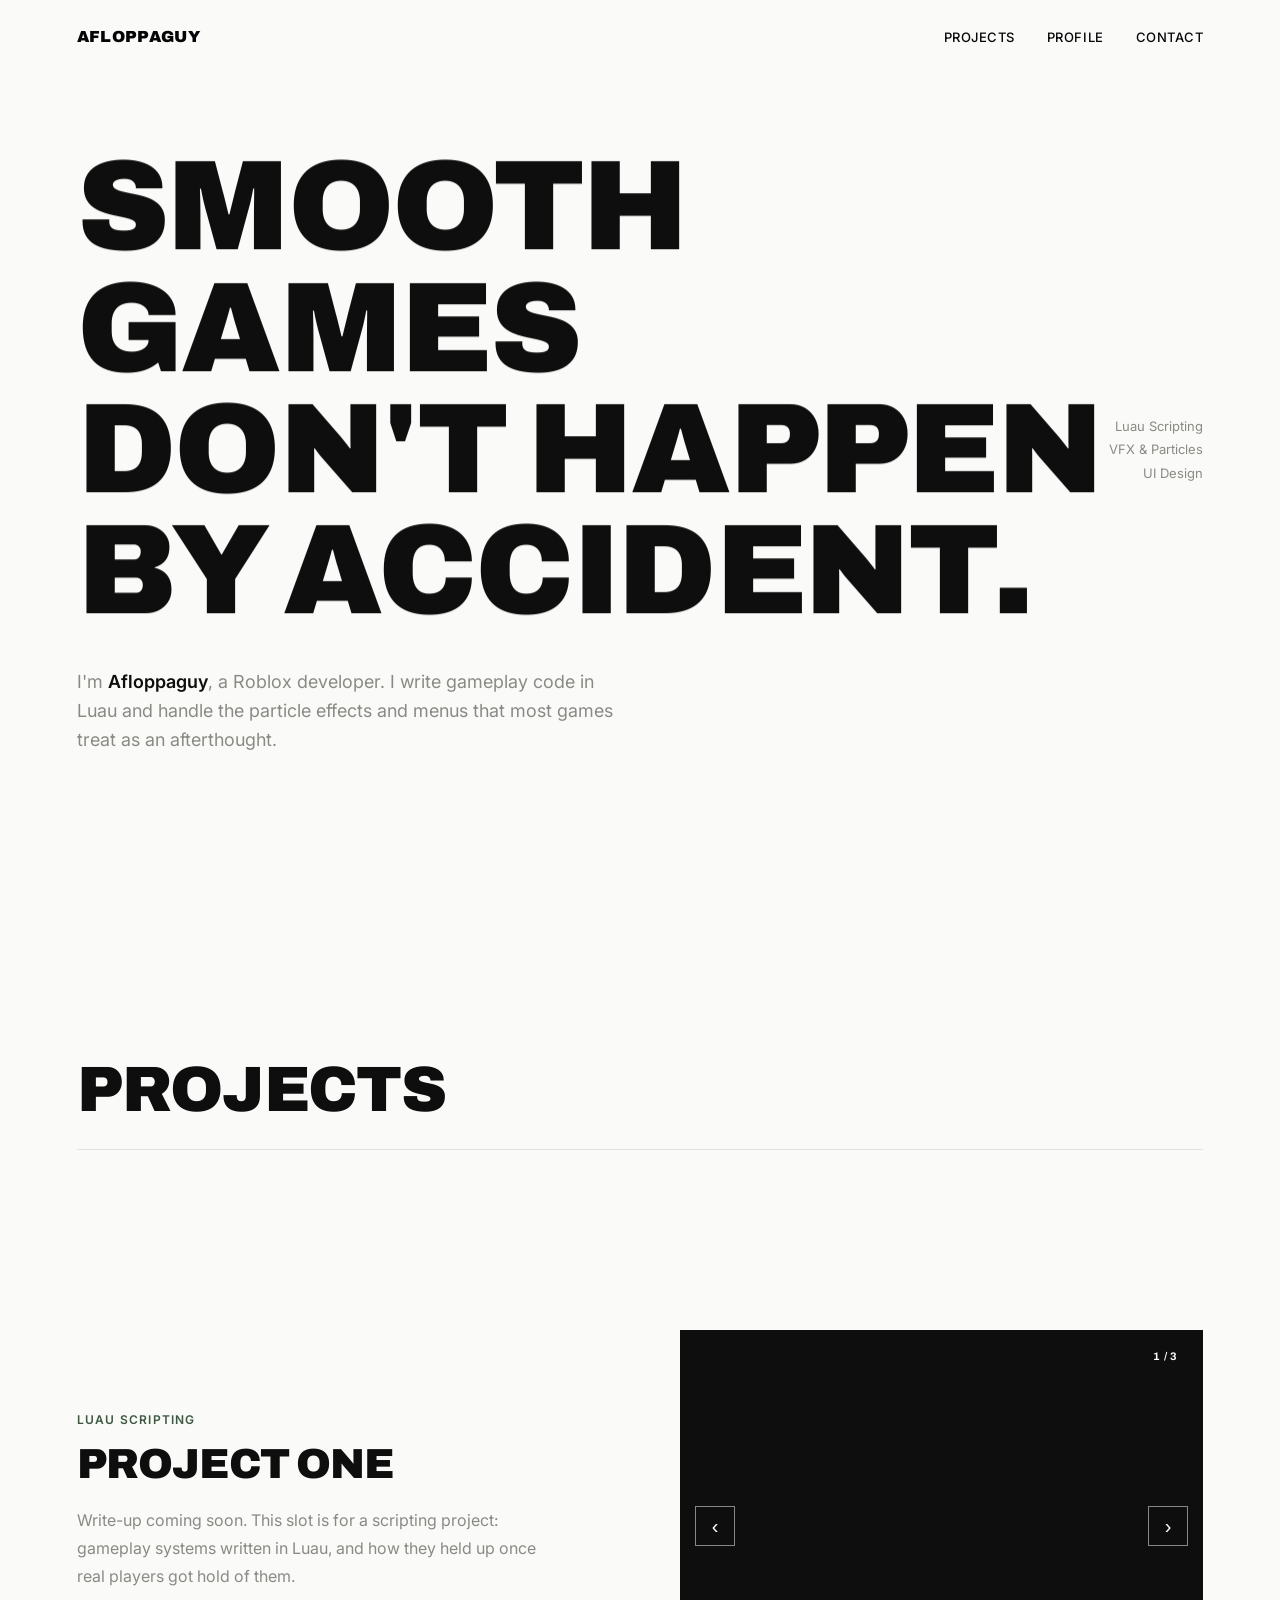
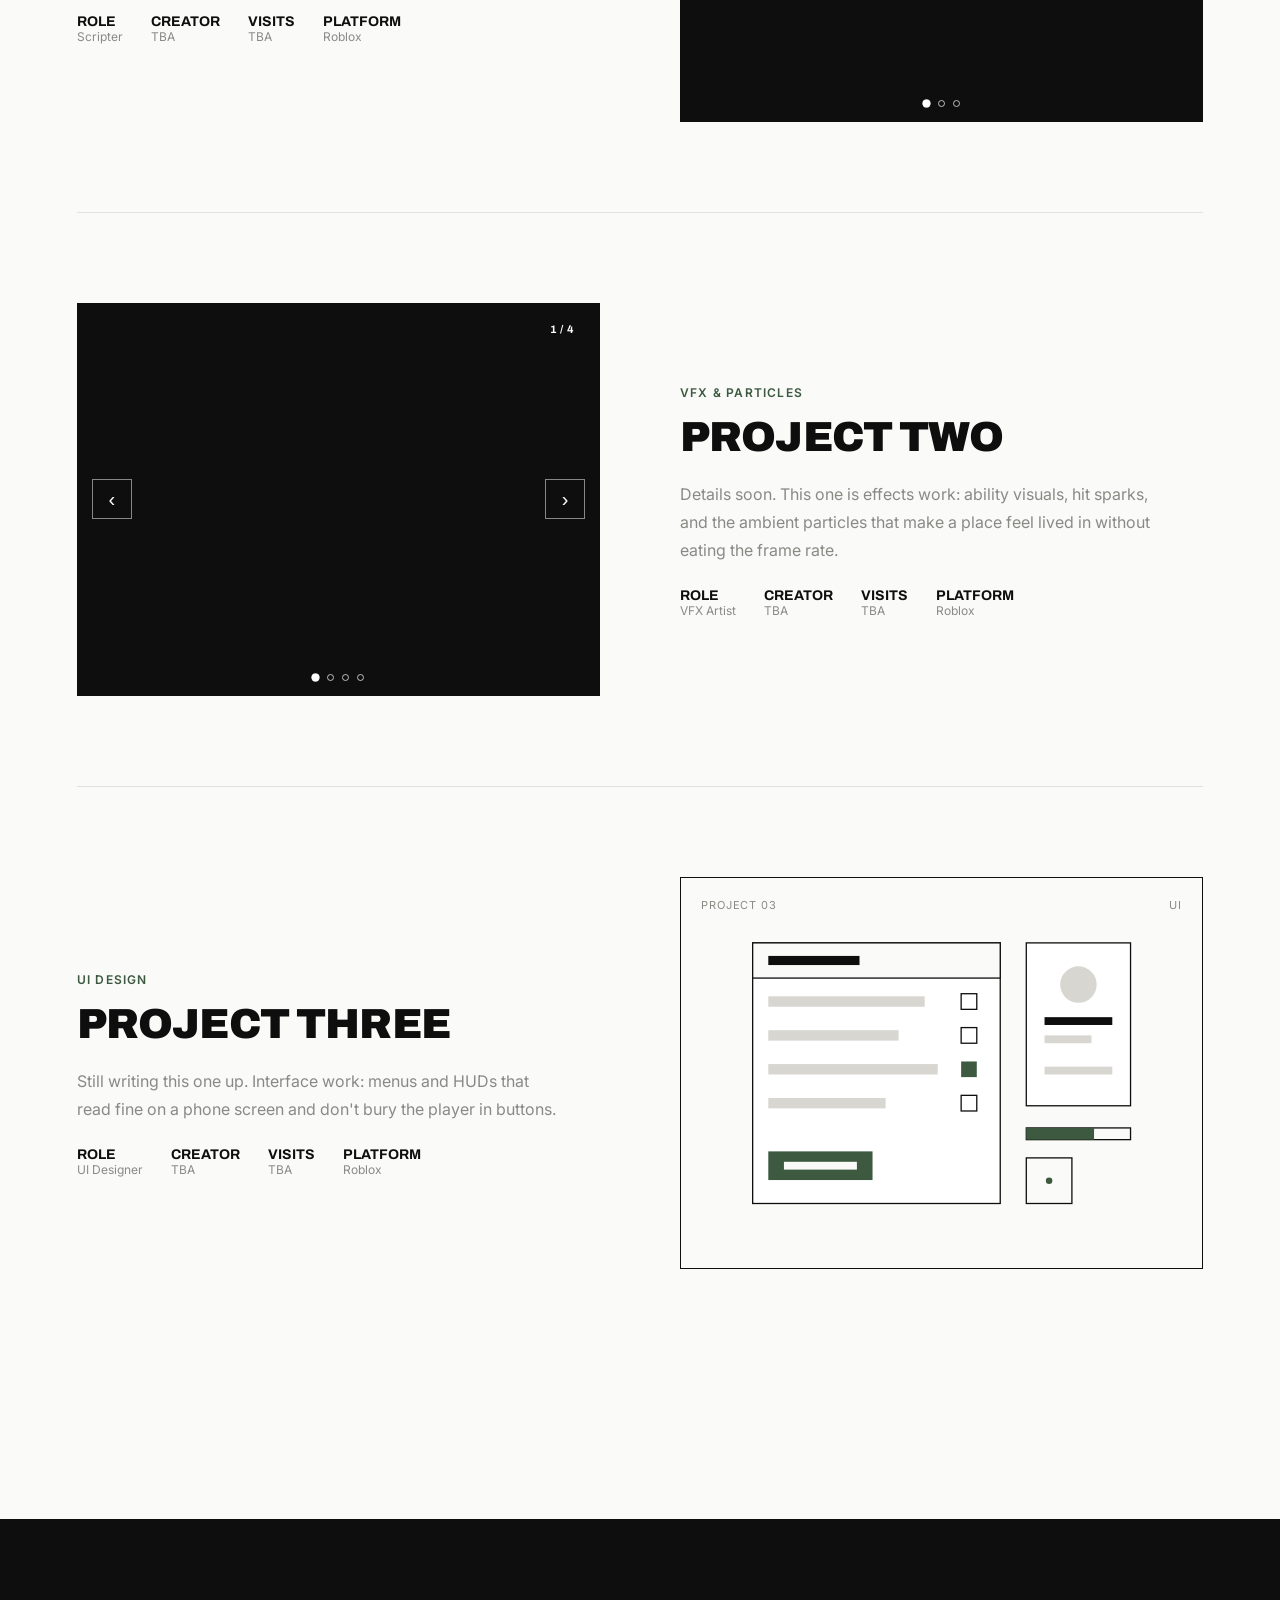
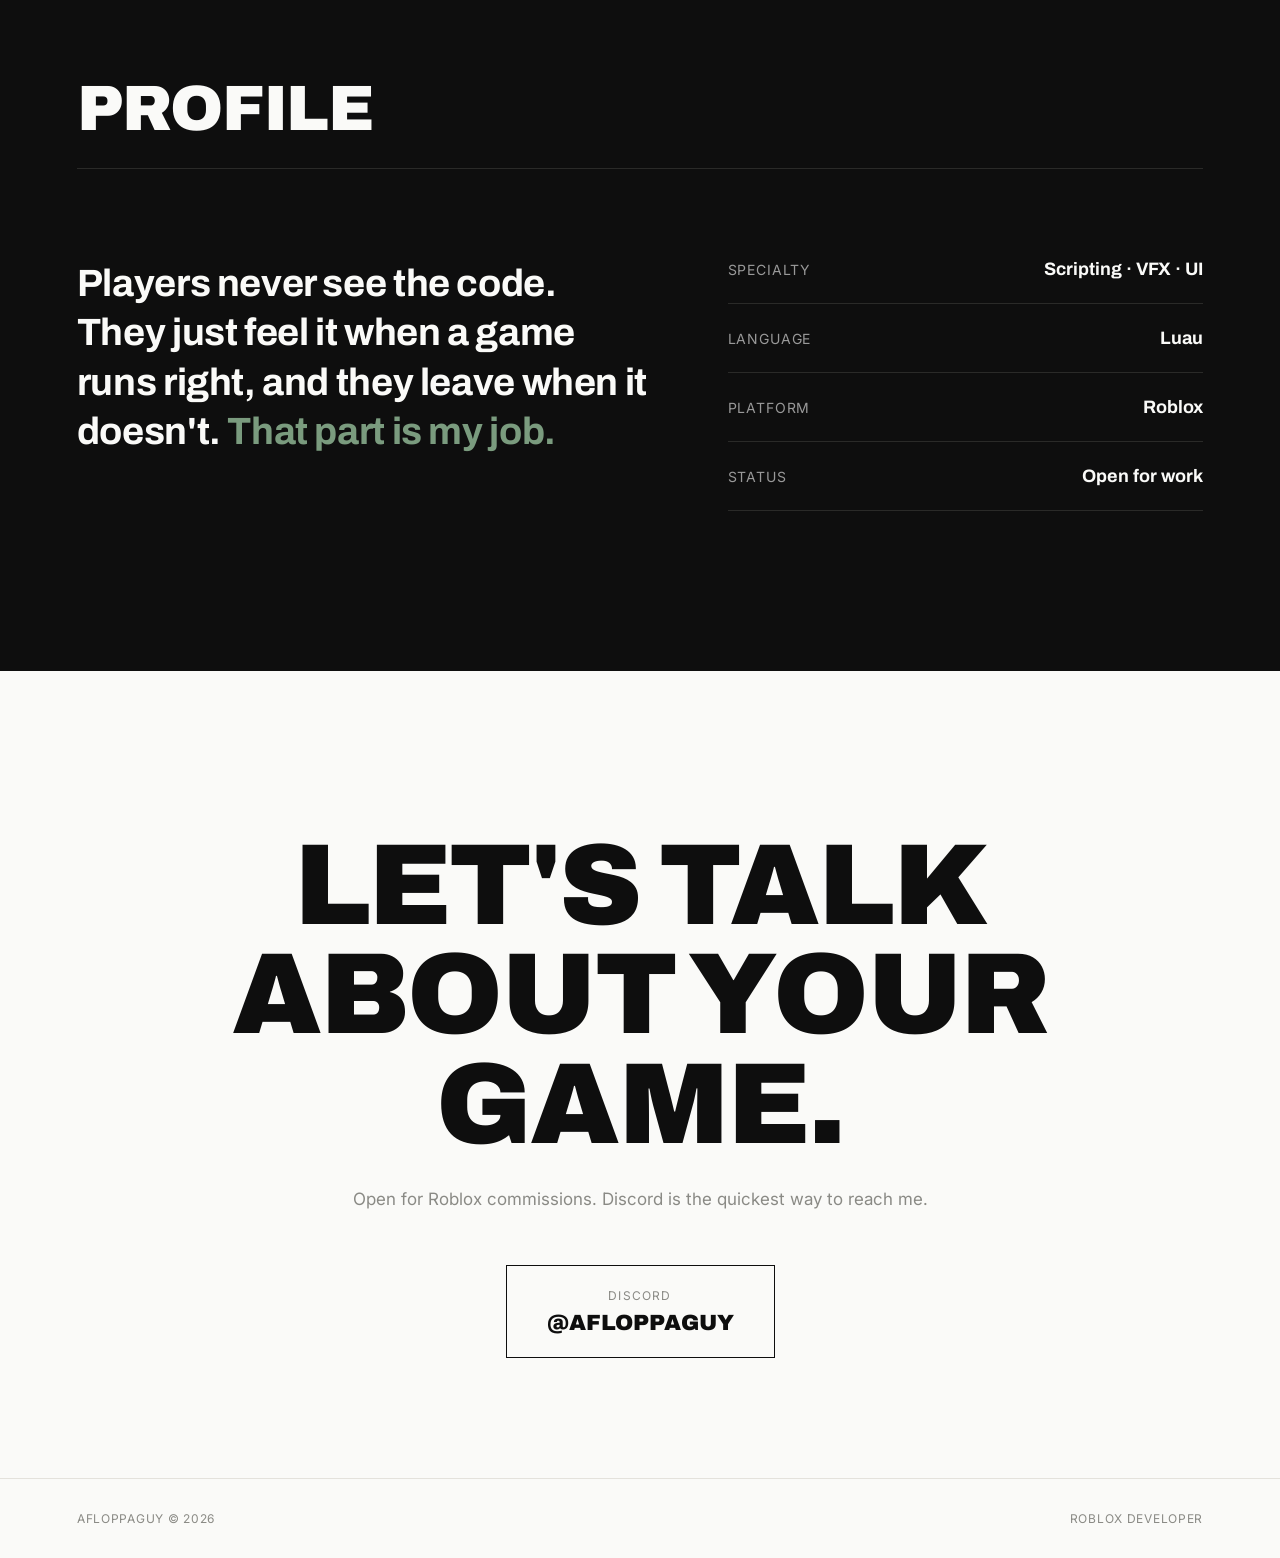
==== index.html @ 8657ee6c "Initial portfolio site" ====
<!DOCTYPE html>
<html lang="en">
<head>
<meta charset="UTF-8">
<meta name="viewport" content="width=device-width, initial-scale=1.0">
<title>Afloppaguy · Roblox Developer</title>
<meta name="description" content="Portfolio of Afloppaguy, a Roblox developer. Luau scripting, VFX and UI design.">
<link rel="preconnect" href="https://fonts.googleapis.com">
<link rel="preconnect" href="https://fonts.gstatic.com" crossorigin>
<link href="https://fonts.googleapis.com/css2?family=Archivo:wght@500;700;900&family=Inter:wght@400;500;600&display=swap" rel="stylesheet">
<style>

  :root{
    --paper:#FAFAF8;
    --ink:#0E0E0E;
    --stone:#8A8A85;
    --stone-light:#D8D6D0;
    --accent:#3D5A40;
    --line:#E4E2DC;
  }

  *{margin:0;padding:0;box-sizing:border-box;}

  html{scroll-behavior:smooth;}

  body{
    background:var(--paper);
    color:var(--ink);
    font-family:'Inter',sans-serif;
    overflow-x:hidden;
  }

  ::selection{background:var(--ink);color:var(--paper);}

  a{color:inherit;text-decoration:none;}

  h1,h2,h3,.display{
    font-family:'Archivo',sans-serif;
    font-weight:900;
    letter-spacing:-0.02em;
    line-height:0.95;
  }

  /* ---------- split text animation spans ---------- */
  .split-line{display:block;overflow:hidden;}
  .split-line span{
    display:inline-block;
    transform:translateY(110%);
    opacity:0;
    will-change:transform,opacity;
  }
  .split-line.in span{
    transform:translateY(0);
    opacity:1;
    transition:transform 0.9s cubic-bezier(.16,1,.3,1), opacity 0.7s ease;
  }

  .fade-up{
    opacity:0;
    transform:translateY(24px);
    transition:opacity 0.8s cubic-bezier(.16,1,.3,1), transform 0.8s cubic-bezier(.16,1,.3,1);
  }
  .fade-up.in{opacity:1;transform:translateY(0);}

  /* stagger helper */
  .d1{transition-delay:.08s;} .d2{transition-delay:.16s;}
  .d3{transition-delay:.24s;} .d4{transition-delay:.32s;}

  /* ---------- nav ---------- */
  nav{
    position:fixed;top:0;left:0;right:0;
    display:flex;justify-content:space-between;align-items:center;
    padding:28px 6vw;
    z-index:100;
    mix-blend-mode:difference;
    color:#fff;
  }
  nav .logo{font-family:'Archivo',sans-serif;font-weight:900;font-size:16px;letter-spacing:0.02em;}
  nav .links{display:flex;gap:32px;font-size:13px;font-weight:500;letter-spacing:0.04em;text-transform:uppercase;}
  nav .links a{position:relative;}
  nav .links a::after{
    content:'';position:absolute;left:0;bottom:-4px;width:0;height:1px;background:currentColor;
    transition:width .3s cubic-bezier(.16,1,.3,1);
  }
  nav .links a:hover::after{width:100%;}

  /* ---------- hero ---------- */
  .hero{
    min-height:100vh;
    display:flex;
    flex-direction:column;
    justify-content:center;
    padding:0 6vw;
    position:relative;
  }
  .hero h1{
    font-size:clamp(56px,10vw,148px);
    text-transform:uppercase;
  }
  .hero .role{
    margin-top:36px;
    max-width:560px;
    font-size:18px;
    line-height:1.6;
    color:var(--stone);
  }
  .hero .role strong{color:var(--ink);font-weight:600;}

  .hero-mark{
    position:absolute;
    right:6vw;top:50%;
    transform:translateY(-50%);
    font-size:13px;
    color:var(--stone);
    text-align:right;
    line-height:1.8;
    display:none;
  }
  @media(min-width:900px){.hero-mark{display:block;}}

  /* ---------- section generic ---------- */
  section{
    padding:160px 6vw;
    position:relative;
  }
  .section-head{
    margin-bottom:90px;
    border-bottom:1px solid var(--line);
    padding-bottom:28px;
  }
  .section-head h2{
    font-size:clamp(36px,5vw,64px);
    text-transform:uppercase;
  }

  /* ---------- experience rows ---------- */
  .exp-row{
    display:grid;
    grid-template-columns:1fr 1fr;
    gap:80px;
    align-items:center;
    padding:90px 0;
    border-bottom:1px solid var(--line);
  }
  .exp-row:last-child{border-bottom:none;}
  .exp-row:nth-child(even) .exp-visual{order:2;}
  .exp-row:nth-child(even) .exp-text{order:1;}

  .exp-visual{
    aspect-ratio:4/3;
    border:1px solid var(--ink);
    position:relative;
    overflow:hidden;
    background:
      repeating-linear-gradient(135deg, transparent 0 18px, var(--stone-light) 18px 19px);
  }
  .exp-visual .slot-label{
    position:absolute;inset:0;
    display:flex;flex-direction:column;
    justify-content:space-between;
    padding:20px;
    pointer-events:none;
  }
  .exp-visual .slot-top{
    display:flex;justify-content:space-between;
    font-size:11px;letter-spacing:0.08em;text-transform:uppercase;color:var(--stone);
  }
  .exp-visual img,
  .exp-visual svg{
    width:100%;height:100%;object-fit:cover;
    position:absolute;inset:0;
    display:block;
  }

  /* ---------- carousel ---------- */
  .exp-visual--carousel{
    background:var(--ink);
  }
  .carousel-track{
    position:absolute;inset:0;
  }
  .carousel-slide{
    width:100%;height:100%;object-fit:cover;
    position:absolute;inset:0;
    opacity:0;
    transition:opacity .5s ease;
  }
  .carousel-slide.is-active{opacity:1;}

  .carousel-btn{
    position:absolute;top:50%;
    transform:translateY(-50%);
    width:40px;height:40px;
    border:1px solid rgba(255,255,255,.5);
    background:rgba(14,14,14,.45);
    color:#fff;
    font-size:20px;
    line-height:1;
    cursor:pointer;
    display:flex;align-items:center;justify-content:center;
    transition:background .25s ease, border-color .25s ease;
  }
  .carousel-btn:hover{background:rgba(255,255,255,.9);color:var(--ink);border-color:#fff;}
  .carousel-prev{left:14px;}
  .carousel-next{right:14px;}

  .carousel-counter{
    position:absolute;top:14px;right:14px;
    font-size:11px;letter-spacing:0.08em;
    color:#fff;background:rgba(14,14,14,.45);
    padding:5px 10px;
    font-family:'Archivo',sans-serif;font-weight:700;
  }

  .carousel-dots{
    position:absolute;bottom:14px;left:0;right:0;
    display:flex;justify-content:center;gap:8px;
  }
  .dot{
    width:7px;height:7px;border-radius:50%;
    border:1px solid rgba(255,255,255,.7);
    background:transparent;
    cursor:pointer;
    padding:0;
    transition:background .25s ease, transform .25s ease;
  }
  .dot.is-active{background:#fff;transform:scale(1.2);}

  .exp-text .tag{
    font-size:12px;font-weight:600;letter-spacing:0.1em;text-transform:uppercase;
    color:var(--accent);margin-bottom:18px;display:inline-block;
  }
  .exp-text h3{
    font-size:clamp(28px,3.4vw,42px);
    text-transform:uppercase;
    margin-bottom:22px;
  }
  .exp-text p{
    font-size:16px;line-height:1.75;color:var(--stone);max-width:480px;margin-bottom:24px;
  }
  .exp-text .meta{
    display:flex;gap:28px;flex-wrap:wrap;
    margin-top:8px;
  }
  .exp-text .meta div{font-size:12px;color:var(--stone);}
  .exp-text .meta strong{
    display:block;font-family:'Archivo',sans-serif;font-weight:700;color:var(--ink);font-size:14px;text-transform:uppercase;
  }

  @media(max-width:860px){
    .exp-row, .exp-row:nth-child(even) .exp-visual, .exp-row:nth-child(even) .exp-text{
      grid-template-columns:1fr;order:initial;
    }
    .exp-row{grid-template-columns:1fr;gap:40px;}
  }

  /* ---------- about / approach ---------- */
  .about{
    background:var(--ink);
    color:var(--paper);
    border-radius:0;
  }
  .about .section-head{border-bottom:1px solid #2A2A28;}
  .about-grid{
    display:grid;
    grid-template-columns:1.2fr 1fr;
    gap:80px;
  }
  .about-statement{
    font-size:clamp(24px,3.2vw,38px);
    font-family:'Archivo',sans-serif;
    font-weight:700;
    line-height:1.3;
    letter-spacing:-0.01em;
  }
  .about-statement em{
    font-style:normal;color:#7A9B7E;
  }
  .about-list{
    display:flex;flex-direction:column;gap:0;
  }
  .about-list .item{
    padding:24px 0;
    border-bottom:1px solid #2A2A28;
    display:flex;justify-content:space-between;align-items:baseline;
  }
  .about-list .item:first-child{padding-top:0;}
  .about-list .item .label{font-size:14px;color:#999;text-transform:uppercase;letter-spacing:0.06em;}
  .about-list .item .val{font-family:'Archivo',sans-serif;font-weight:700;font-size:18px;text-align:right;}

  @media(max-width:860px){.about-grid{grid-template-columns:1fr;gap:50px;}}

  /* ---------- contact ---------- */
  .contact{
    text-align:center;
    padding-bottom:120px;
  }
  .contact h2{
    font-size:clamp(48px,9vw,128px);
    text-transform:uppercase;
  }
  .contact .sub{
    margin-top:30px;
    color:var(--stone);
    font-size:17px;
  }

  .contact-links{
    margin-top:56px;
    display:flex;
    justify-content:center;
    gap:24px;
    flex-wrap:wrap;
  }
  .contact-link-item{
    display:flex;
    flex-direction:column;
    align-items:center;
    gap:8px;
    padding:22px 40px;
    border:1px solid var(--ink);
    min-width:200px;
    transition:background .35s cubic-bezier(.16,1,.3,1), color .35s cubic-bezier(.16,1,.3,1);
    cursor:default;
  }
  .contact-link-item:hover{background:var(--ink);color:var(--paper);}
  .contact-platform{
    font-size:12px;letter-spacing:0.1em;text-transform:uppercase;color:var(--stone);
  }
  .contact-link-item:hover .contact-platform{color:#bbb;}
  .contact-handle{
    font-family:'Archivo',sans-serif;font-weight:900;font-size:22px;text-transform:uppercase;
  }

  footer{
    display:flex;justify-content:space-between;
    padding:32px 6vw;
    font-size:12px;
    color:var(--stone);
    border-top:1px solid var(--line);
    text-transform:uppercase;
    letter-spacing:0.06em;
  }

  @media(prefers-reduced-motion: reduce){
    .split-line span, .fade-up{transition:none !important;animation:none !important;opacity:1 !important;transform:none !important;}
  }
</style>
</head>
<body>

<nav>
  <div class="logo">AFLOPPAGUY</div>
  <div class="links">
    <a href="#work">Projects</a>
    <a href="#about">Profile</a>
    <a href="#contact">Contact</a>
  </div>
</nav>

<section class="hero">
  <h1 class="display">
    <span class="split-line" id="l1"><span>Smooth games</span></span>
    <span class="split-line" id="l2"><span>don't happen</span></span>
    <span class="split-line" id="l3"><span>by accident.</span></span>
  </h1>
  <div class="role fade-up d2" id="role-text">
    I'm <strong>Afloppaguy</strong>, a Roblox developer. I write gameplay code in Luau
    and handle the particle effects and menus that most games treat as an afterthought.
  </div>
  <div class="hero-mark">
    Luau Scripting<br>VFX &amp; Particles<br>UI Design
  </div>
</section>

<section id="work">
  <div class="section-head fade-up">
    <h2>Projects</h2>
  </div>

  <!-- ============================================================
       EDIT ME: Each .exp-row below is a placeholder project.
       For each one:
         1. Replace the <h3> with the game's name.
         2. Rewrite the <p> with what you actually did.
         3. Fill in the .meta values (role, creator, visits, status).
         4. Swap the placeholder SVG art for a real screenshot:
            <img src="assets/yourshot.png" alt="...">
            (or see the carousel example at the bottom of this file
            for multiple screenshots).
       ============================================================ -->

  <div class="exp-row fade-up">
    <div class="exp-visual exp-visual--carousel" data-carousel>
      <div class="carousel-track">
        <video class="carousel-slide is-active" src="assets/project1-scripting-1.mp4" muted loop playsinline preload="metadata"></video>
        <video class="carousel-slide" src="assets/project1-scripting-2.mp4" muted loop playsinline preload="metadata"></video>
        <video class="carousel-slide" src="assets/project1-scripting-3.mp4" muted loop playsinline preload="metadata"></video>
      </div>
      <button class="carousel-btn carousel-prev" aria-label="Previous clip" data-dir="-1">&lsaquo;</button>
      <button class="carousel-btn carousel-next" aria-label="Next clip" data-dir="1">&rsaquo;</button>
      <div class="carousel-counter"><span data-current>1</span> / 3</div>
      <div class="carousel-dots">
        <button class="dot is-active" data-index="0" aria-label="Go to clip 1"></button>
        <button class="dot" data-index="1" aria-label="Go to clip 2"></button>
        <button class="dot" data-index="2" aria-label="Go to clip 3"></button>
      </div>
    </div>
    <div class="exp-text">
      <span class="tag">Luau Scripting</span>
      <h3>Project One</h3>
      <p>
        Write-up coming soon. This slot is for a scripting project: gameplay systems
        written in Luau, and how they held up once real players got hold of them.
      </p>
      <div class="meta">
        <div><strong>Role</strong>Scripter</div>
        <div><strong>Creator</strong>TBA</div>
        <div><strong>Visits</strong>TBA</div>
        <div><strong>Platform</strong>Roblox</div>
      </div>
    </div>
  </div>

  <div class="exp-row fade-up">
    <div class="exp-visual exp-visual--carousel" data-carousel>
      <div class="carousel-track">
        <video class="carousel-slide is-active" src="assets/project2-vfx-1.mp4" muted loop playsinline preload="metadata"></video>
        <video class="carousel-slide" src="assets/project2-vfx-2.mp4" muted loop playsinline preload="metadata"></video>
        <video class="carousel-slide" src="assets/project2-vfx-3.mp4" muted loop playsinline preload="metadata"></video>
        <video class="carousel-slide" src="assets/project2-vfx-4.mp4" muted loop playsinline preload="metadata"></video>
      </div>
      <button class="carousel-btn carousel-prev" aria-label="Previous clip" data-dir="-1">&lsaquo;</button>
      <button class="carousel-btn carousel-next" aria-label="Next clip" data-dir="1">&rsaquo;</button>
      <div class="carousel-counter"><span data-current>1</span> / 4</div>
      <div class="carousel-dots">
        <button class="dot is-active" data-index="0" aria-label="Go to clip 1"></button>
        <button class="dot" data-index="1" aria-label="Go to clip 2"></button>
        <button class="dot" data-index="2" aria-label="Go to clip 3"></button>
        <button class="dot" data-index="3" aria-label="Go to clip 4"></button>
      </div>
    </div>
    <div class="exp-text">
      <span class="tag">VFX &amp; Particles</span>
      <h3>Project Two</h3>
      <p>
        Details soon. This one is effects work: ability visuals, hit sparks, and the
        ambient particles that make a place feel lived in without eating the frame rate.
      </p>
      <div class="meta">
        <div><strong>Role</strong>VFX Artist</div>
        <div><strong>Creator</strong>TBA</div>
        <div><strong>Visits</strong>TBA</div>
        <div><strong>Platform</strong>Roblox</div>
      </div>
    </div>
  </div>

  <div class="exp-row fade-up">
    <div class="exp-visual">
      <svg viewBox="0 0 800 600" xmlns="http://www.w3.org/2000/svg" role="img" aria-label="Illustration of a game interface layout" preserveAspectRatio="xMidYMid slice">
        <rect width="800" height="600" fill="#FAFAF8"/>
        <rect x="110" y="100" width="380" height="400" fill="#FFFFFF" stroke="#0E0E0E" stroke-width="2"/>
        <rect x="110" y="100" width="380" height="54" fill="#FAFAF8" stroke="#0E0E0E" stroke-width="2"/>
        <rect x="134" y="120" width="140" height="14" fill="#0E0E0E"/>
        <rect x="134" y="182" width="240" height="16" fill="#D8D6D0"/>
        <rect x="430" y="178" width="24" height="24" fill="none" stroke="#0E0E0E" stroke-width="2"/>
        <rect x="134" y="234" width="200" height="16" fill="#D8D6D0"/>
        <rect x="430" y="230" width="24" height="24" fill="none" stroke="#0E0E0E" stroke-width="2"/>
        <rect x="134" y="286" width="260" height="16" fill="#D8D6D0"/>
        <rect x="430" y="282" width="24" height="24" fill="#3D5A40"/>
        <rect x="134" y="338" width="180" height="16" fill="#D8D6D0"/>
        <rect x="430" y="334" width="24" height="24" fill="none" stroke="#0E0E0E" stroke-width="2"/>
        <rect x="134" y="420" width="160" height="44" fill="#3D5A40"/>
        <rect x="158" y="436" width="112" height="12" fill="#FAFAF8"/>
        <rect x="530" y="100" width="160" height="250" fill="#FFFFFF" stroke="#0E0E0E" stroke-width="2"/>
        <circle cx="610" cy="164" r="28" fill="#D8D6D0"/>
        <rect x="558" y="214" width="104" height="12" fill="#0E0E0E"/>
        <rect x="558" y="242" width="72" height="12" fill="#D8D6D0"/>
        <rect x="558" y="290" width="104" height="12" fill="#D8D6D0"/>
        <rect x="530" y="384" width="160" height="18" fill="none" stroke="#0E0E0E" stroke-width="2"/>
        <rect x="530" y="384" width="104" height="18" fill="#3D5A40"/>
        <rect x="530" y="430" width="70" height="70" fill="#FAFAF8" stroke="#0E0E0E" stroke-width="2"/>
        <circle cx="565" cy="465" r="5" fill="#3D5A40"/>
      </svg>
      <div class="slot-label">
        <div class="slot-top"><span>Project 03</span><span>UI</span></div>
      </div>
    </div>
    <div class="exp-text">
      <span class="tag">UI Design</span>
      <h3>Project Three</h3>
      <p>
        Still writing this one up. Interface work: menus and HUDs that read fine on a
        phone screen and don't bury the player in buttons.
      </p>
      <div class="meta">
        <div><strong>Role</strong>UI Designer</div>
        <div><strong>Creator</strong>TBA</div>
        <div><strong>Visits</strong>TBA</div>
        <div><strong>Platform</strong>Roblox</div>
      </div>
    </div>
  </div>
</section>

<section class="about" id="about">
  <div class="section-head fade-up">
    <h2>Profile</h2>
  </div>
  <div class="about-grid">
    <div class="about-statement fade-up">
      Players never see the code. They just feel it when a game runs right,
      and they leave when it doesn't. <em>That part is my job.</em>
    </div>
    <div class="about-list fade-up d2">
      <div class="item"><span class="label">Specialty</span><span class="val">Scripting · VFX · UI</span></div>
      <div class="item"><span class="label">Language</span><span class="val">Luau</span></div>
      <div class="item"><span class="label">Platform</span><span class="val">Roblox</span></div>
      <div class="item"><span class="label">Status</span><span class="val">Open for work</span></div>
    </div>
  </div>
</section>

<section class="contact" id="contact">
  <h2 class="fade-up">Let's talk<br>about your game.</h2>
  <p class="sub fade-up d1">Open for Roblox commissions. Discord is the quickest way to reach me.</p>
  <div class="contact-links fade-up d2">
    <div class="contact-link-item">
      <span class="contact-platform">Discord</span>
      <span class="contact-handle">@afloppaguy</span>
    </div>
  </div>
</section>

<footer>
  <div>Afloppaguy © 2026</div>
  <div>Roblox Developer</div>
</footer>

<script>
  // Hero text reveal on load
  window.addEventListener('DOMContentLoaded', () => {
    document.querySelectorAll('.split-line').forEach((el, i) => {
      setTimeout(() => el.classList.add('in'), 150 + i * 150);
    });
  });

  // Scroll reveal for fade-up elements
  const observer = new IntersectionObserver((entries) => {
    entries.forEach(entry => {
      if (entry.isIntersecting) {
        entry.target.classList.add('in');
        observer.unobserve(entry.target);
      }
    });
  }, { threshold: 0.15 });

  document.querySelectorAll('.fade-up').forEach(el => observer.observe(el));

  // Carousel (supports both image and video slides)
  document.querySelectorAll('[data-carousel]').forEach(carousel => {
    const slides = carousel.querySelectorAll('.carousel-slide');
    const dots = carousel.querySelectorAll('.dot');
    const counter = carousel.querySelector('[data-current]');
    let current = 0;
    let inView = false;

    function playSlide(slide){
      if (slide && slide.tagName === 'VIDEO' && inView) {
        const p = slide.play();
        if (p && p.catch) p.catch(() => {});
      }
    }

    function goTo(index){
      current = (index + slides.length) % slides.length;
      slides.forEach((s,i) => {
        const active = i === current;
        s.classList.toggle('is-active', active);
        if (s.tagName === 'VIDEO') {
          if (active) { s.currentTime = 0; playSlide(s); }
          else { s.pause(); }
        }
      });
      dots.forEach((d,i) => d.classList.toggle('is-active', i === current));
      if(counter) counter.textContent = current + 1;
    }

    carousel.querySelectorAll('.carousel-btn').forEach(btn => {
      btn.addEventListener('click', () => goTo(current + parseInt(btn.dataset.dir, 10)));
    });
    dots.forEach(dot => {
      dot.addEventListener('click', () => goTo(parseInt(dot.dataset.index, 10)));
    });

    // Only play video when the carousel is actually on screen
    const vis = new IntersectionObserver((entries) => {
      entries.forEach(entry => {
        inView = entry.isIntersecting;
        const active = carousel.querySelector('.carousel-slide.is-active');
        if (inView) playSlide(active);
        else if (active && active.tagName === 'VIDEO') active.pause();
      });
    }, { threshold: 0.25 });
    vis.observe(carousel);
  });
</script>

<!-- ============================================================
     CAROUSEL EXAMPLE. To give a project multiple screenshots,
     replace its <div class="exp-visual">...</div> with this block
     (adjust the number of slides/dots and the counter total):

<div class="exp-visual exp-visual--carousel" data-carousel>
  <div class="carousel-track">
    <img src="assets/shot1.png" alt="Project view 1" class="carousel-slide is-active">
    <img src="assets/shot2.png" alt="Project view 2" class="carousel-slide">
    <img src="assets/shot3.png" alt="Project view 3" class="carousel-slide">
  </div>
  <button class="carousel-btn carousel-prev" aria-label="Previous image" data-dir="-1">&lsaquo;</button>
  <button class="carousel-btn carousel-next" aria-label="Next image" data-dir="1">&rsaquo;</button>
  <div class="carousel-counter"><span data-current>1</span> / 3</div>
  <div class="carousel-dots">
    <button class="dot is-active" data-index="0" aria-label="Go to image 1"></button>
    <button class="dot" data-index="1" aria-label="Go to image 2"></button>
    <button class="dot" data-index="2" aria-label="Go to image 3"></button>
  </div>
</div>
     ============================================================ -->

</body>
</html>
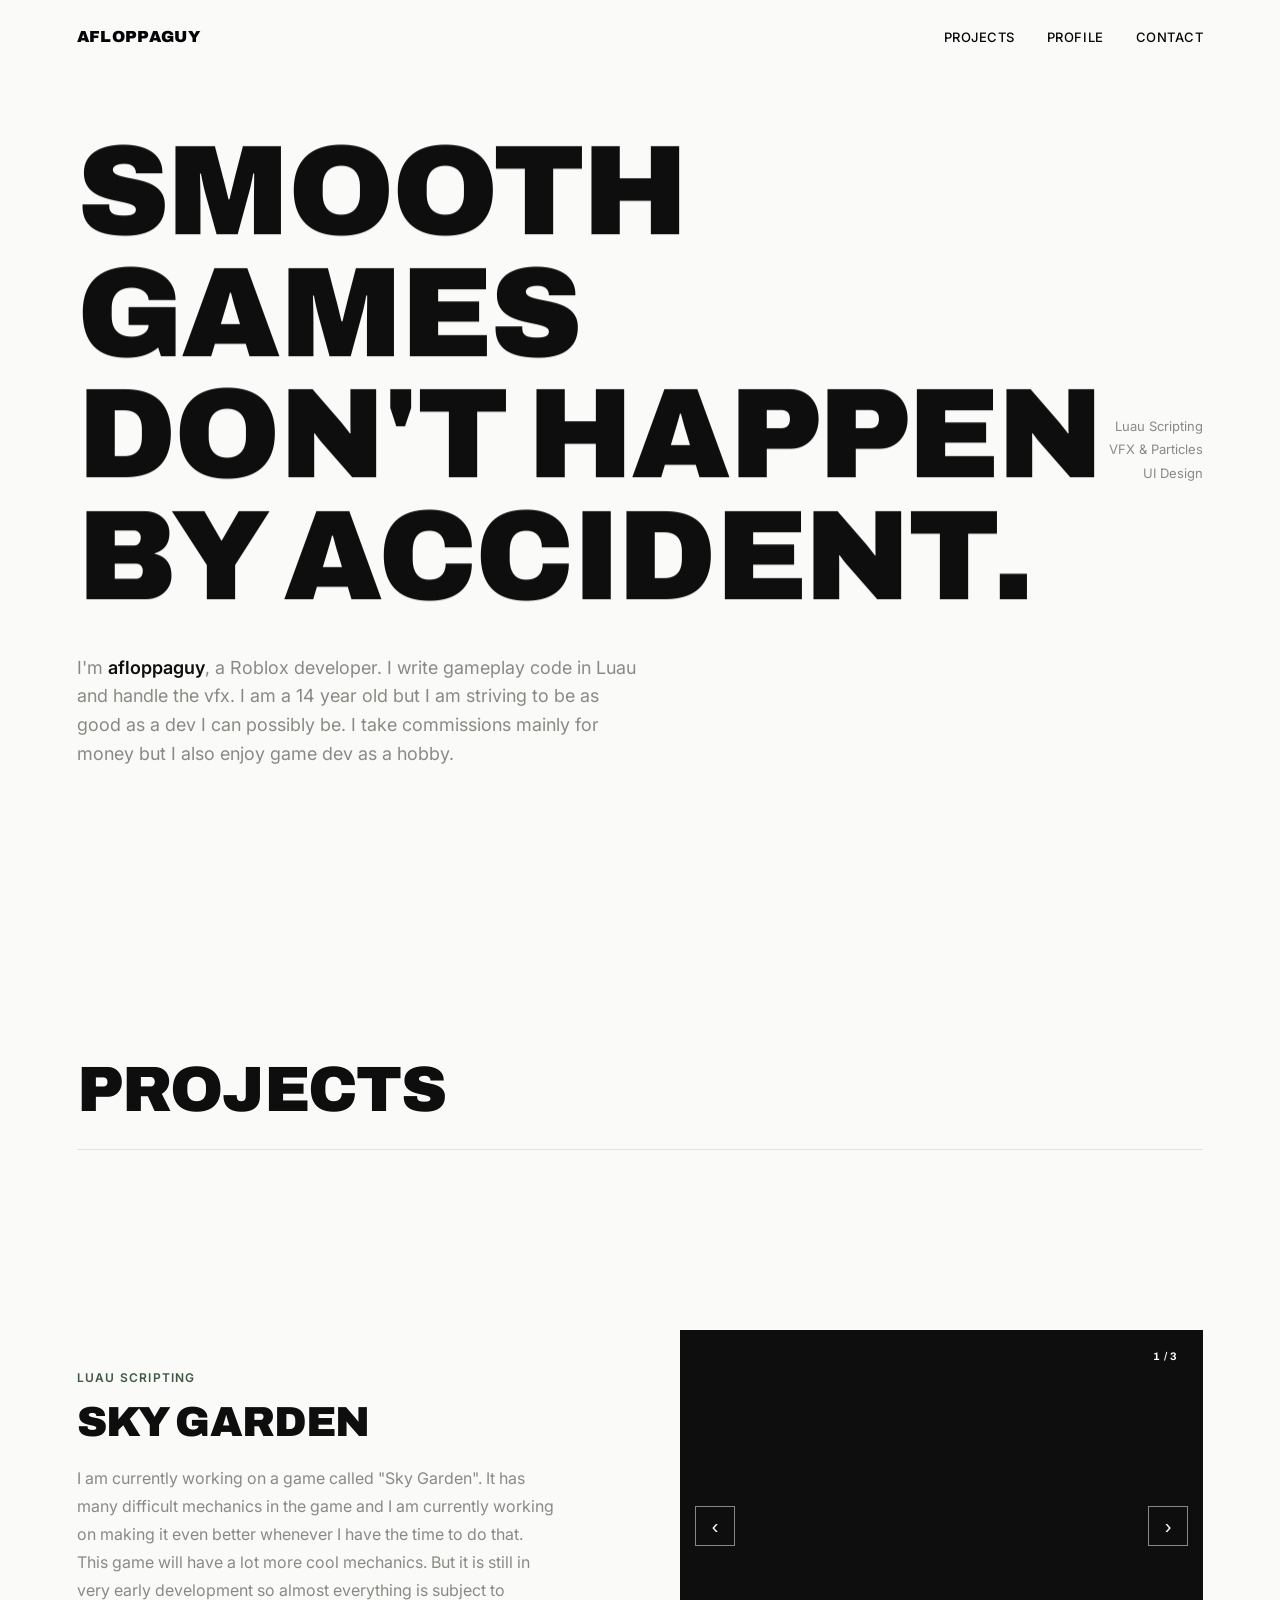
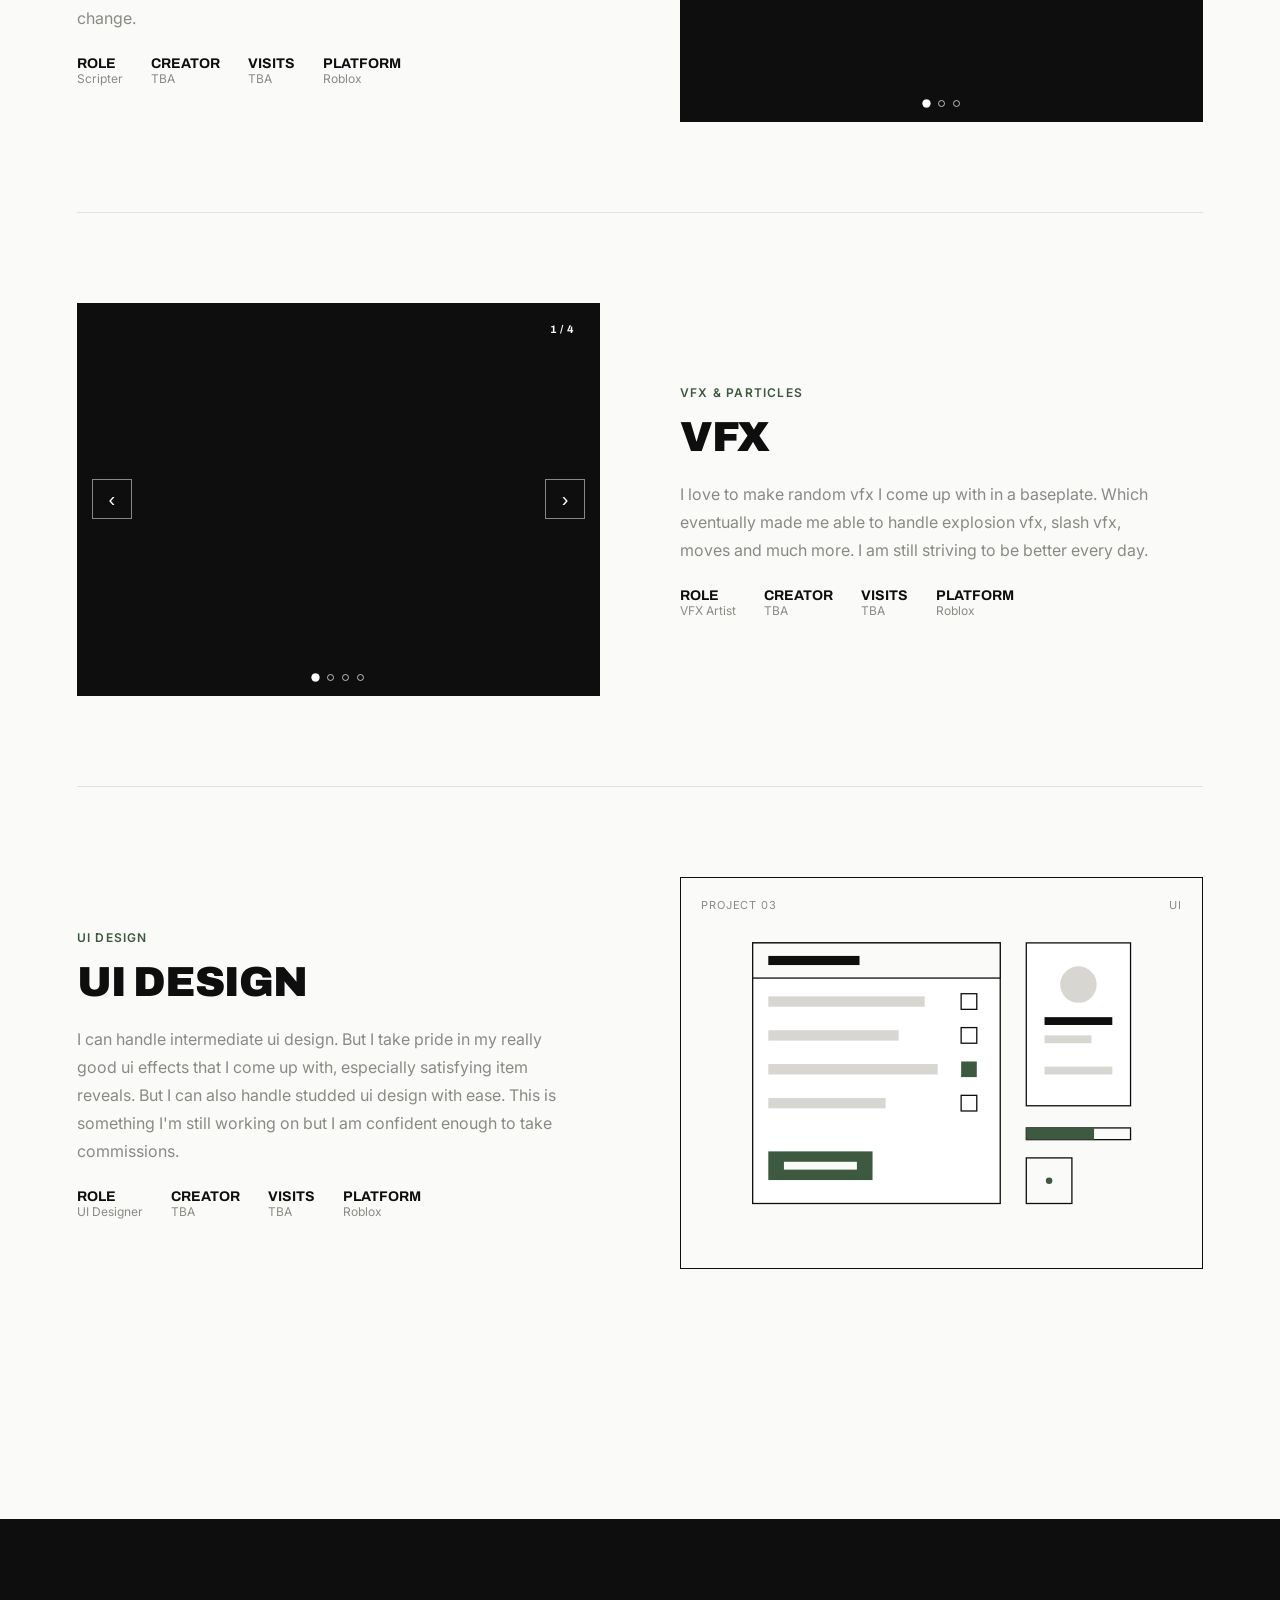
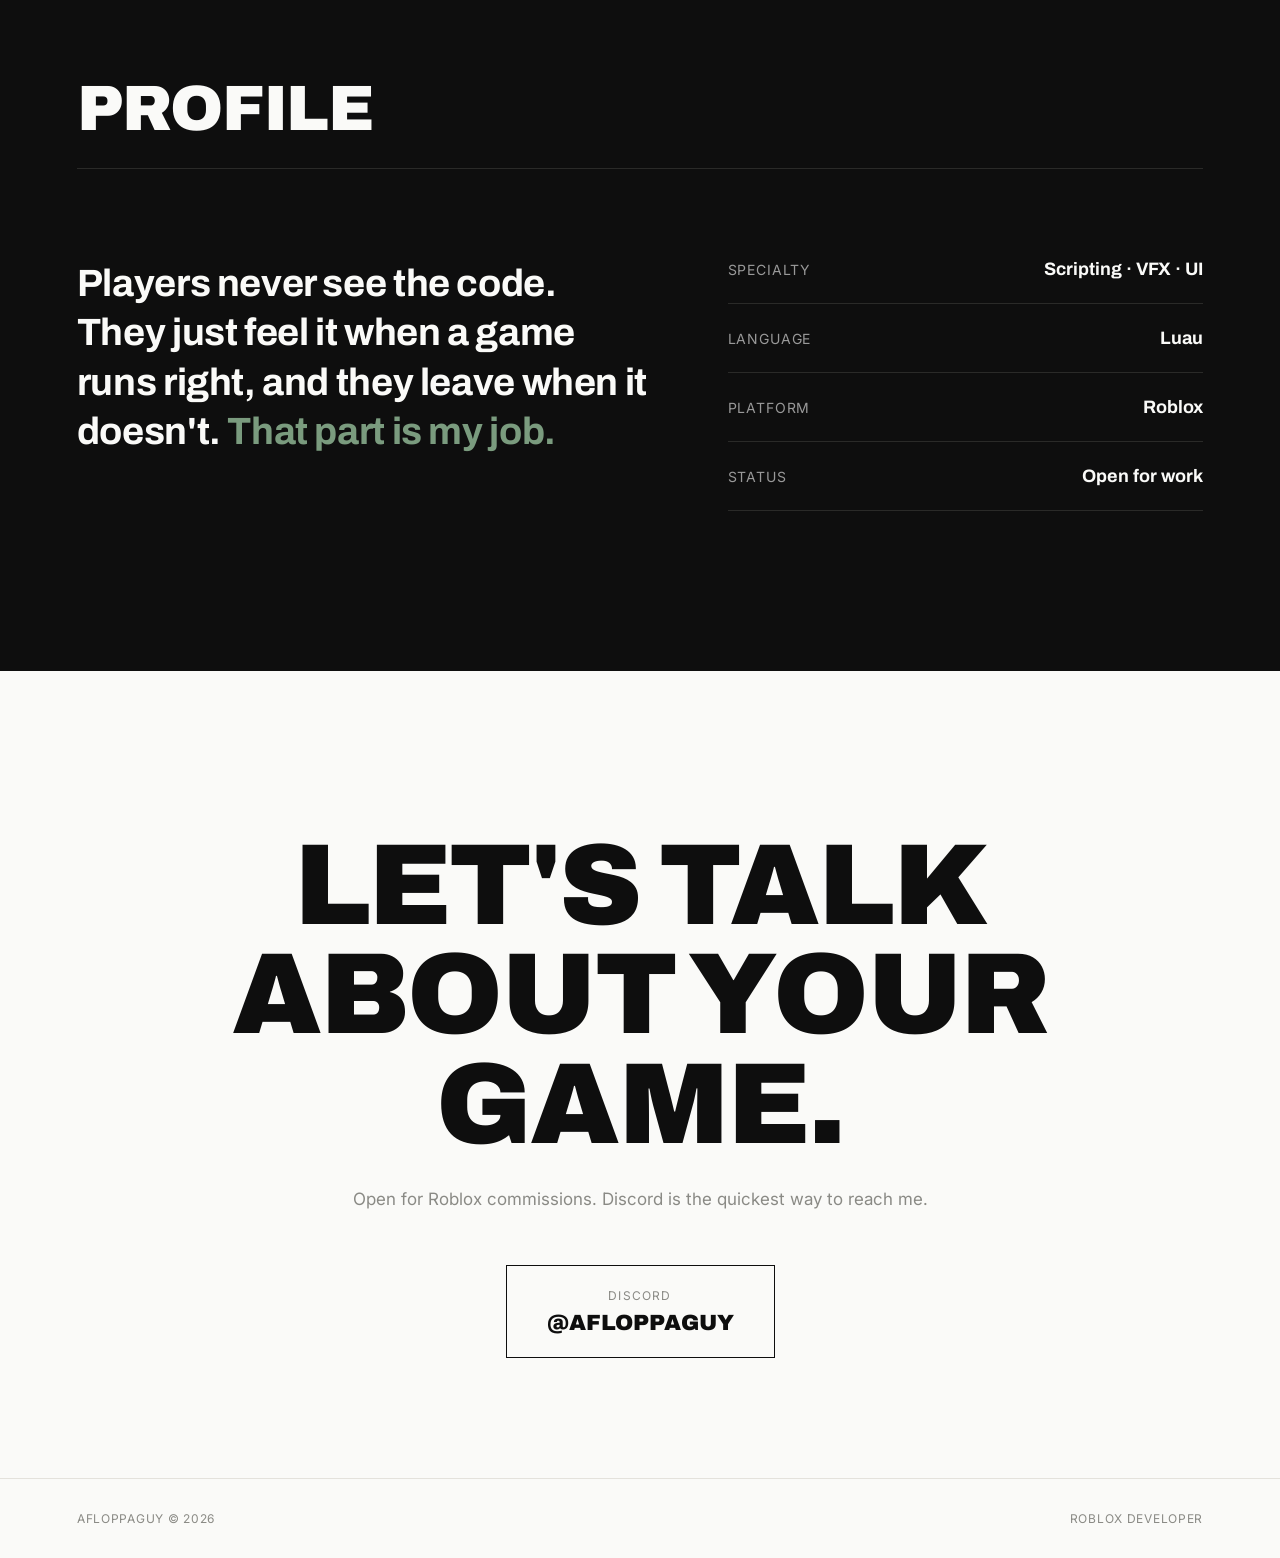
==== commit b5effcfa: "Revise portfolio content and project titles Updated portfolio details for Afloppaguy, including proj" ====
--- a/index.html
+++ b/index.html
@@ -3,8 +3,8 @@
 <head>
 <meta charset="UTF-8">
 <meta name="viewport" content="width=device-width, initial-scale=1.0">
-<title>Afloppaguy · Roblox Developer</title>
-<meta name="description" content="Portfolio of Afloppaguy, a Roblox developer. Luau scripting, VFX and UI design.">
+<title>afloppaguy · Roblox Developer</title>
+<meta name="description" content="I am afloppaguy, a Roblox developer. Luau scripter, VFX and UI designer.">
 <link rel="preconnect" href="https://fonts.googleapis.com">
 <link rel="preconnect" href="https://fonts.gstatic.com" crossorigin>
 <link href="https://fonts.googleapis.com/css2?family=Archivo:wght@500;700;900&family=Inter:wght@400;500;600&display=swap" rel="stylesheet">
@@ -365,8 +365,9 @@
     <span class="split-line" id="l3"><span>by accident.</span></span>
   </h1>
   <div class="role fade-up d2" id="role-text">
-    I'm <strong>Afloppaguy</strong>, a Roblox developer. I write gameplay code in Luau
-    and handle the particle effects and menus that most games treat as an afterthought.
+    I'm <strong>afloppaguy</strong>, a Roblox developer. I write gameplay code in Luau
+    and handle the vfx. I am a 14 year old but I am striving to be as good as a dev I can possibly be.
+    I take commissions mainly for money but I also enjoy game dev as a hobby.
   </div>
   <div class="hero-mark">
     Luau Scripting<br>VFX &amp; Particles<br>UI Design
@@ -408,10 +409,12 @@
     </div>
     <div class="exp-text">
       <span class="tag">Luau Scripting</span>
-      <h3>Project One</h3>
+      <h3>Sky Garden</h3>
       <p>
-        Write-up coming soon. This slot is for a scripting project: gameplay systems
-        written in Luau, and how they held up once real players got hold of them.
+        I am currently working on a game called "Sky Garden". It has many difficult mechanics in the game
+        and I am currently working on making it even better whenever I have the time to do that. This game
+        will have a lot more cool mechanics. But it is still in very early development so almost everything
+        is subject to change.
       </p>
       <div class="meta">
         <div><strong>Role</strong>Scripter</div>
@@ -442,10 +445,11 @@
     </div>
     <div class="exp-text">
       <span class="tag">VFX &amp; Particles</span>
-      <h3>Project Two</h3>
+      <h3>VFX</h3>
       <p>
-        Details soon. This one is effects work: ability visuals, hit sparks, and the
-        ambient particles that make a place feel lived in without eating the frame rate.
+        I love to make random vfx I come up with in a baseplate. Which eventually
+        made me able to handle explosion vfx, slash vfx, moves and much more.
+        I am still striving to be better every day.
       </p>
       <div class="meta">
         <div><strong>Role</strong>VFX Artist</div>
@@ -489,10 +493,13 @@
     </div>
     <div class="exp-text">
       <span class="tag">UI Design</span>
-      <h3>Project Three</h3>
+      <h3>UI Design</h3>
       <p>
-        Still writing this one up. Interface work: menus and HUDs that read fine on a
-        phone screen and don't bury the player in buttons.
+        I can handle intermediate ui design. But I take pride in my
+        really good ui effects that I come up with, especially satisfying
+        item reveals. But I can also handle studded ui design with ease.
+        This is something I'm still working on but I am confident enough
+        to take commissions.
       </p>
       <div class="meta">
         <div><strong>Role</strong>UI Designer</div>
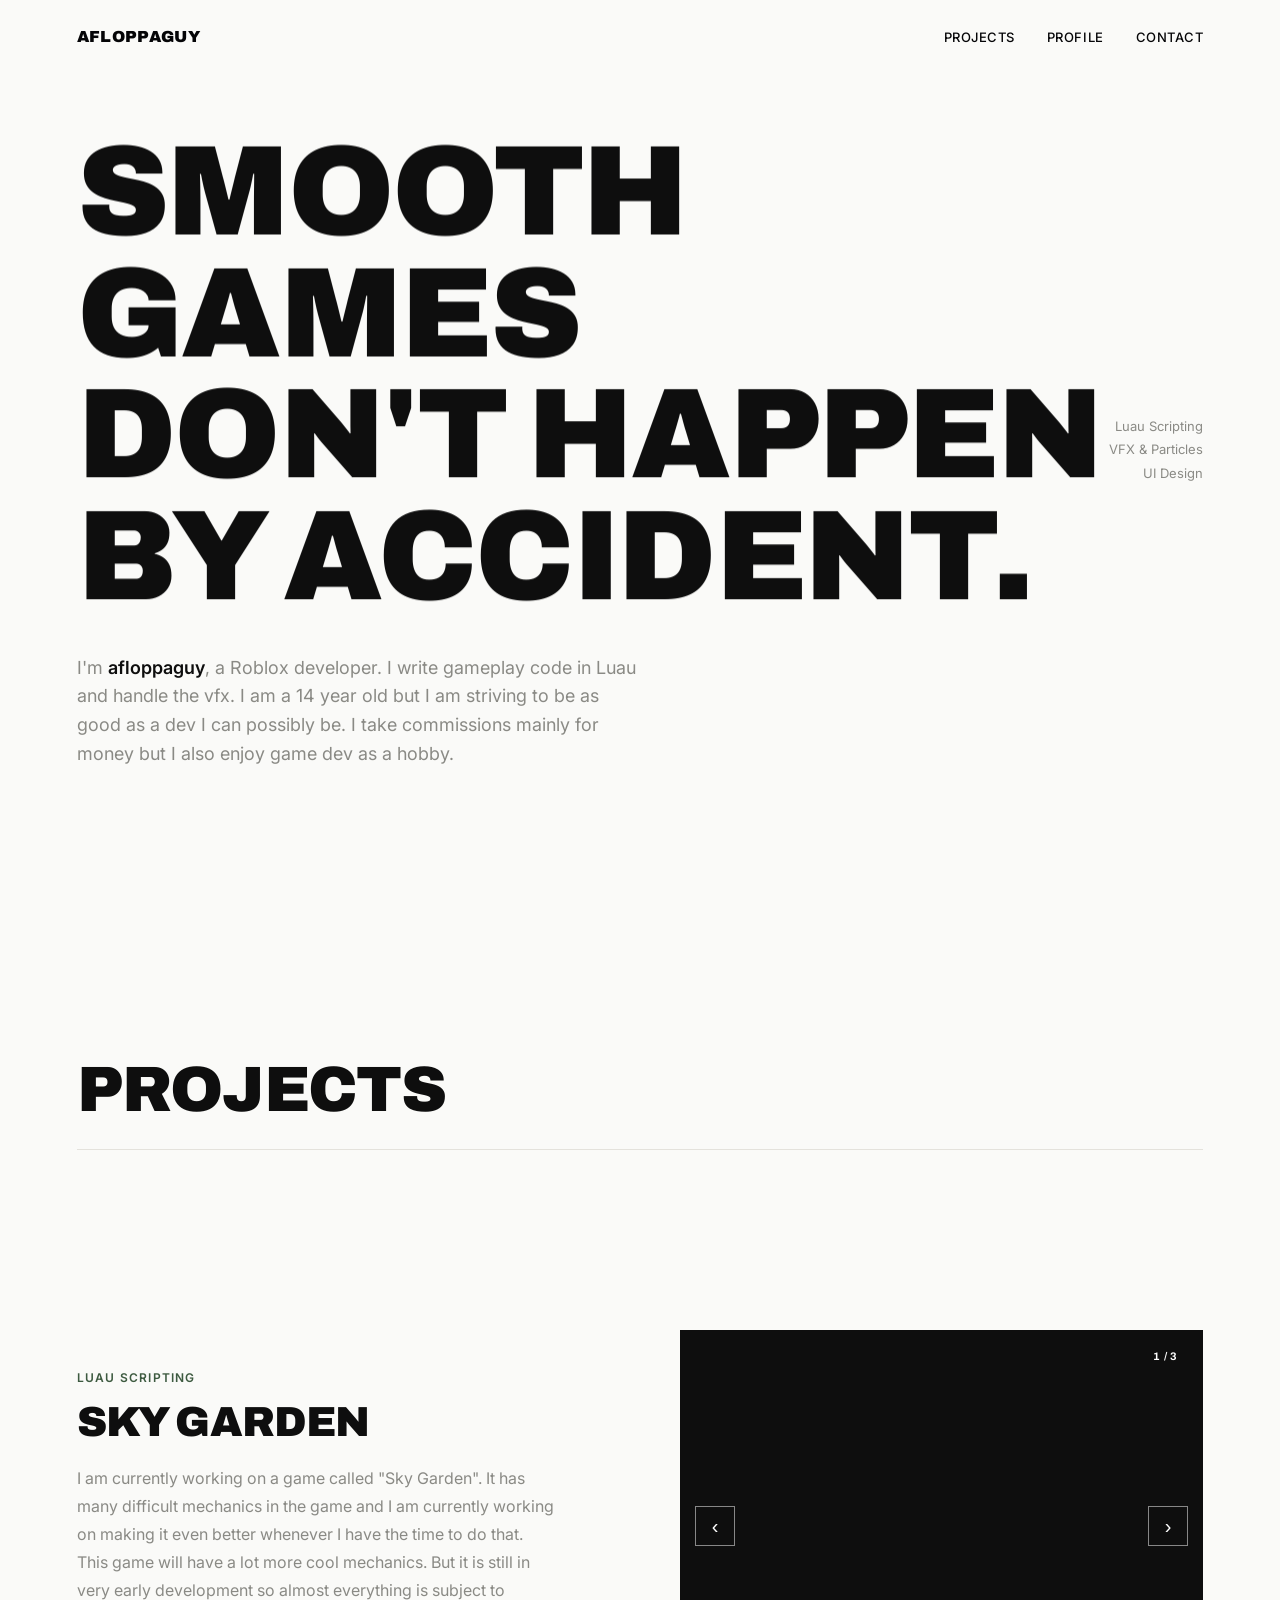
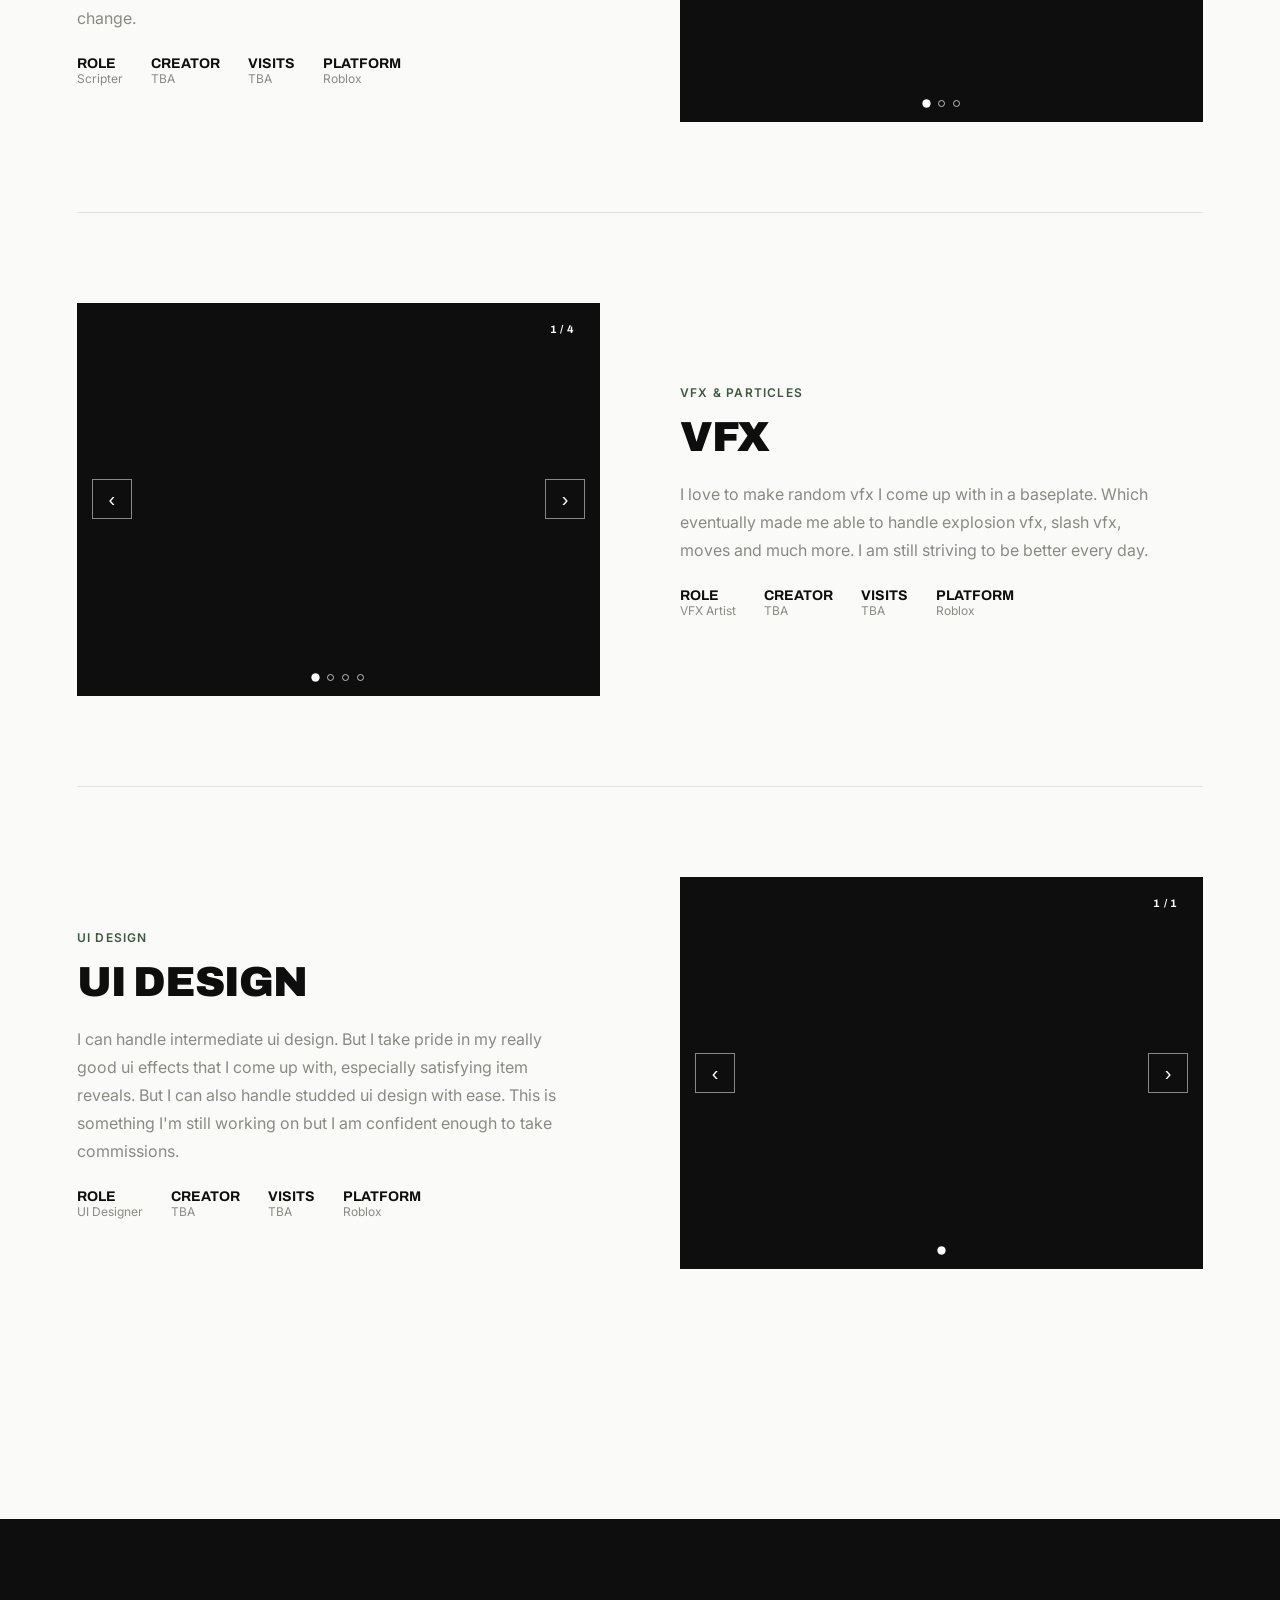
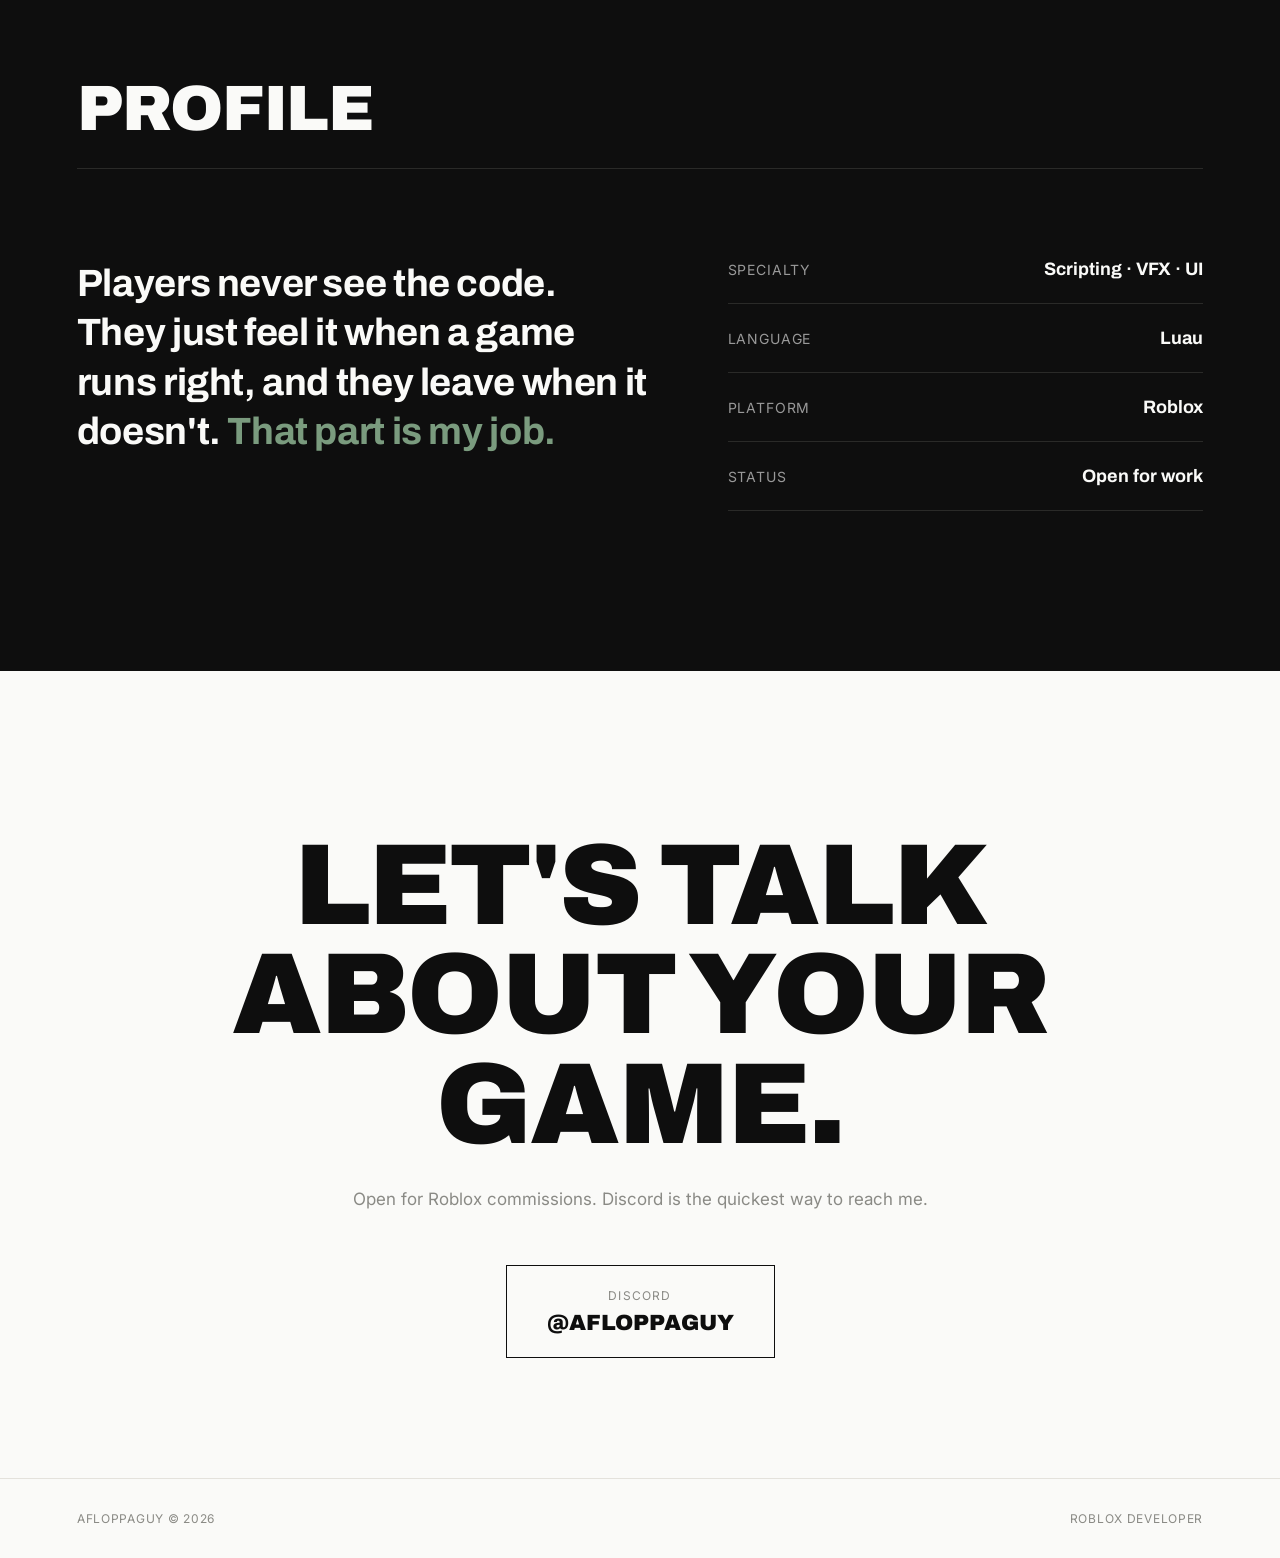
==== commit e4b44859: "Refactor project entries and visuals in index.html Removed placeholder comments and example code for" ====
--- a/index.html
+++ b/index.html
@@ -378,18 +378,6 @@
   <div class="section-head fade-up">
     <h2>Projects</h2>
   </div>
-
-  <!-- ============================================================
-       EDIT ME: Each .exp-row below is a placeholder project.
-       For each one:
-         1. Replace the <h3> with the game's name.
-         2. Rewrite the <p> with what you actually did.
-         3. Fill in the .meta values (role, creator, visits, status).
-         4. Swap the placeholder SVG art for a real screenshot:
-            <img src="assets/yourshot.png" alt="...">
-            (or see the carousel example at the bottom of this file
-            for multiple screenshots).
-       ============================================================ -->
 
   <div class="exp-row fade-up">
     <div class="exp-visual exp-visual--carousel" data-carousel>
@@ -423,7 +411,7 @@
         <div><strong>Platform</strong>Roblox</div>
       </div>
     </div>
-  </div>
+  </div> 
 
   <div class="exp-row fade-up">
     <div class="exp-visual exp-visual--carousel" data-carousel>
@@ -461,34 +449,15 @@
   </div>
 
   <div class="exp-row fade-up">
-    <div class="exp-visual">
-      <svg viewBox="0 0 800 600" xmlns="http://www.w3.org/2000/svg" role="img" aria-label="Illustration of a game interface layout" preserveAspectRatio="xMidYMid slice">
-        <rect width="800" height="600" fill="#FAFAF8"/>
-        <rect x="110" y="100" width="380" height="400" fill="#FFFFFF" stroke="#0E0E0E" stroke-width="2"/>
-        <rect x="110" y="100" width="380" height="54" fill="#FAFAF8" stroke="#0E0E0E" stroke-width="2"/>
-        <rect x="134" y="120" width="140" height="14" fill="#0E0E0E"/>
-        <rect x="134" y="182" width="240" height="16" fill="#D8D6D0"/>
-        <rect x="430" y="178" width="24" height="24" fill="none" stroke="#0E0E0E" stroke-width="2"/>
-        <rect x="134" y="234" width="200" height="16" fill="#D8D6D0"/>
-        <rect x="430" y="230" width="24" height="24" fill="none" stroke="#0E0E0E" stroke-width="2"/>
-        <rect x="134" y="286" width="260" height="16" fill="#D8D6D0"/>
-        <rect x="430" y="282" width="24" height="24" fill="#3D5A40"/>
-        <rect x="134" y="338" width="180" height="16" fill="#D8D6D0"/>
-        <rect x="430" y="334" width="24" height="24" fill="none" stroke="#0E0E0E" stroke-width="2"/>
-        <rect x="134" y="420" width="160" height="44" fill="#3D5A40"/>
-        <rect x="158" y="436" width="112" height="12" fill="#FAFAF8"/>
-        <rect x="530" y="100" width="160" height="250" fill="#FFFFFF" stroke="#0E0E0E" stroke-width="2"/>
-        <circle cx="610" cy="164" r="28" fill="#D8D6D0"/>
-        <rect x="558" y="214" width="104" height="12" fill="#0E0E0E"/>
-        <rect x="558" y="242" width="72" height="12" fill="#D8D6D0"/>
-        <rect x="558" y="290" width="104" height="12" fill="#D8D6D0"/>
-        <rect x="530" y="384" width="160" height="18" fill="none" stroke="#0E0E0E" stroke-width="2"/>
-        <rect x="530" y="384" width="104" height="18" fill="#3D5A40"/>
-        <rect x="530" y="430" width="70" height="70" fill="#FAFAF8" stroke="#0E0E0E" stroke-width="2"/>
-        <circle cx="565" cy="465" r="5" fill="#3D5A40"/>
-      </svg>
-      <div class="slot-label">
-        <div class="slot-top"><span>Project 03</span><span>UI</span></div>
+    <div class="exp-visual exp-visual--carousel" data-carousel>
+      <div class="carousel-track">
+        <video class="carousel-slide is-active" src="assets/ui-2.mp4" muted loop playsinline preload="metadata"></video>
+      </div>
+      <button class="carousel-btn carousel-prev" aria-label="Previous clip" data-dir="-1">&lsaquo;</button>
+      <button class="carousel-btn carousel-next" aria-label="Next clip" data-dir="1">&rsaquo;</button>
+      <div class="carousel-counter"><span data-current>1</span> / 1</div>
+      <div class="carousel-dots">
+        <button class="dot is-active" data-index="0" aria-label="Go to clip 1"></button>
       </div>
     </div>
     <div class="exp-text">
@@ -614,27 +583,5 @@
   });
 </script>
 
-<!-- ============================================================
-     CAROUSEL EXAMPLE. To give a project multiple screenshots,
-     replace its <div class="exp-visual">...</div> with this block
-     (adjust the number of slides/dots and the counter total):
-
-<div class="exp-visual exp-visual--carousel" data-carousel>
-  <div class="carousel-track">
-    <img src="assets/shot1.png" alt="Project view 1" class="carousel-slide is-active">
-    <img src="assets/shot2.png" alt="Project view 2" class="carousel-slide">
-    <img src="assets/shot3.png" alt="Project view 3" class="carousel-slide">
-  </div>
-  <button class="carousel-btn carousel-prev" aria-label="Previous image" data-dir="-1">&lsaquo;</button>
-  <button class="carousel-btn carousel-next" aria-label="Next image" data-dir="1">&rsaquo;</button>
-  <div class="carousel-counter"><span data-current>1</span> / 3</div>
-  <div class="carousel-dots">
-    <button class="dot is-active" data-index="0" aria-label="Go to image 1"></button>
-    <button class="dot" data-index="1" aria-label="Go to image 2"></button>
-    <button class="dot" data-index="2" aria-label="Go to image 3"></button>
-  </div>
-</div>
-     ============================================================ -->
-
 </body>
 </html>
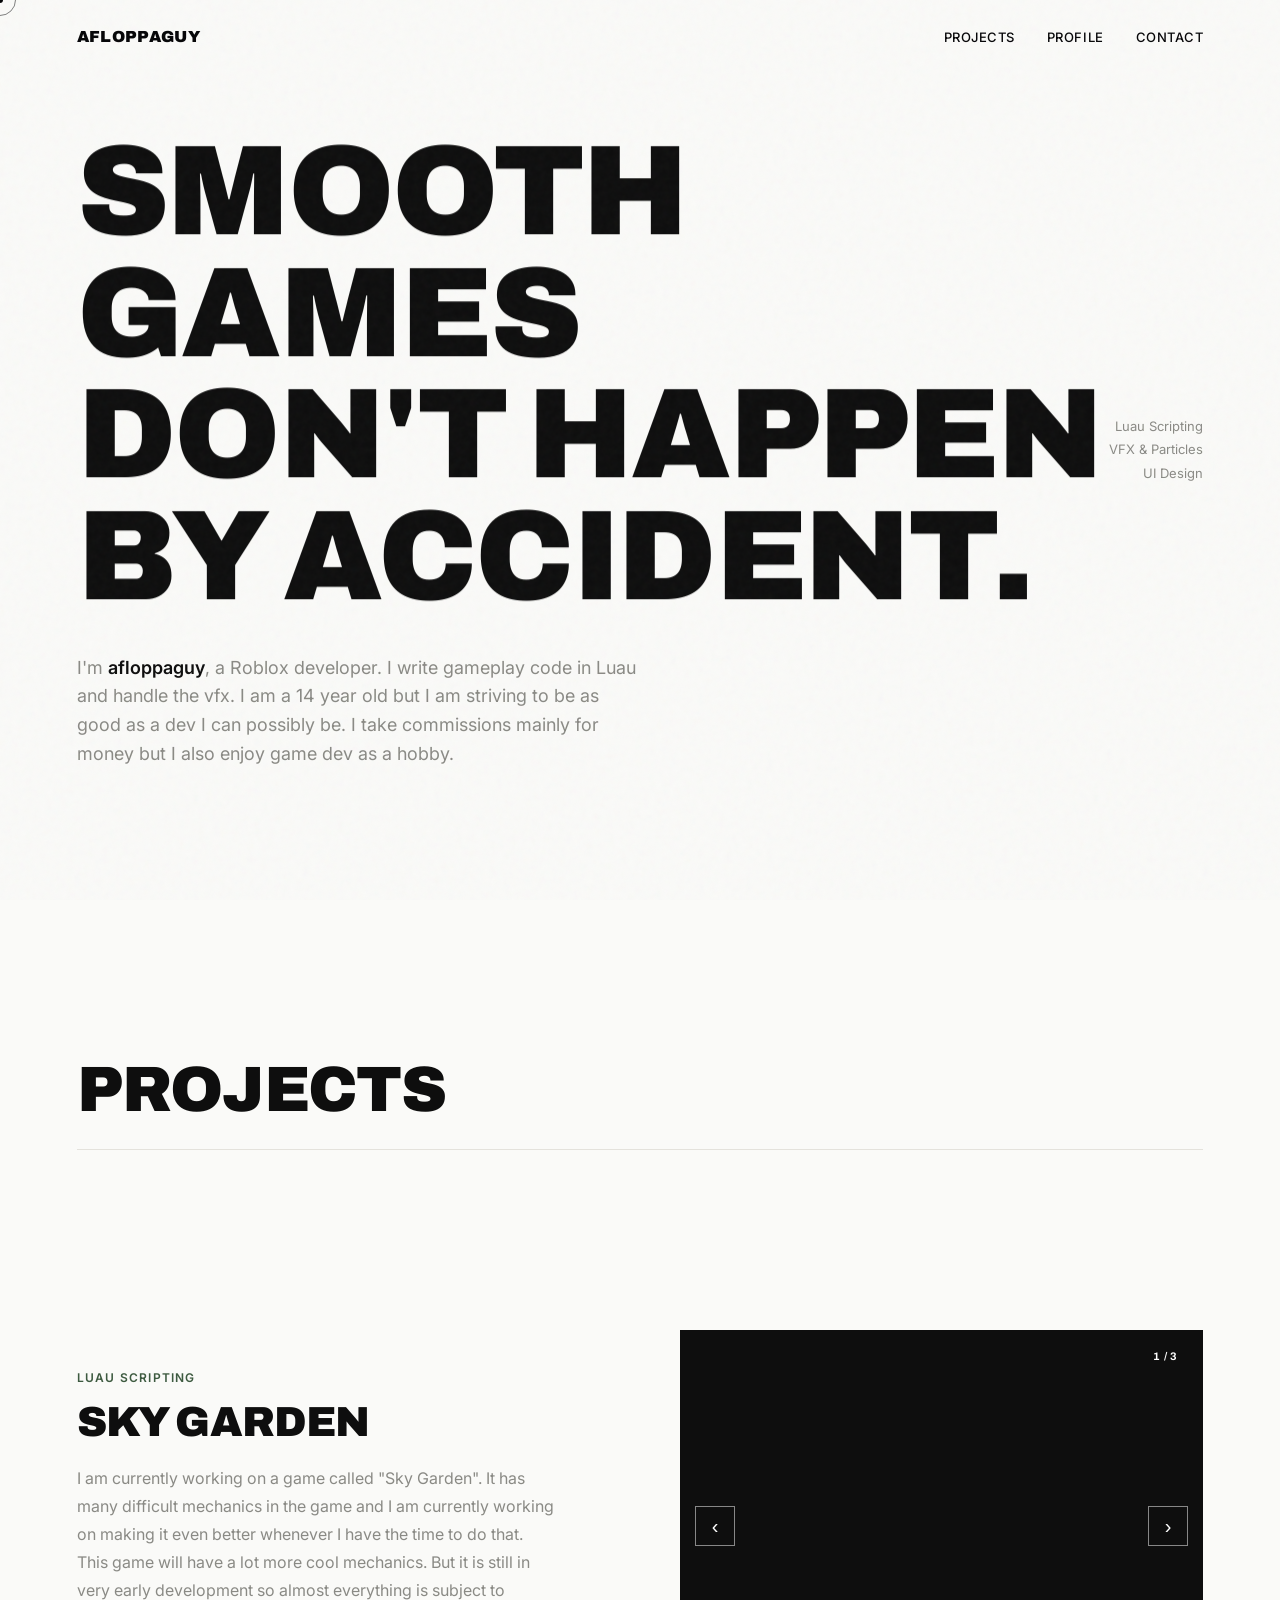
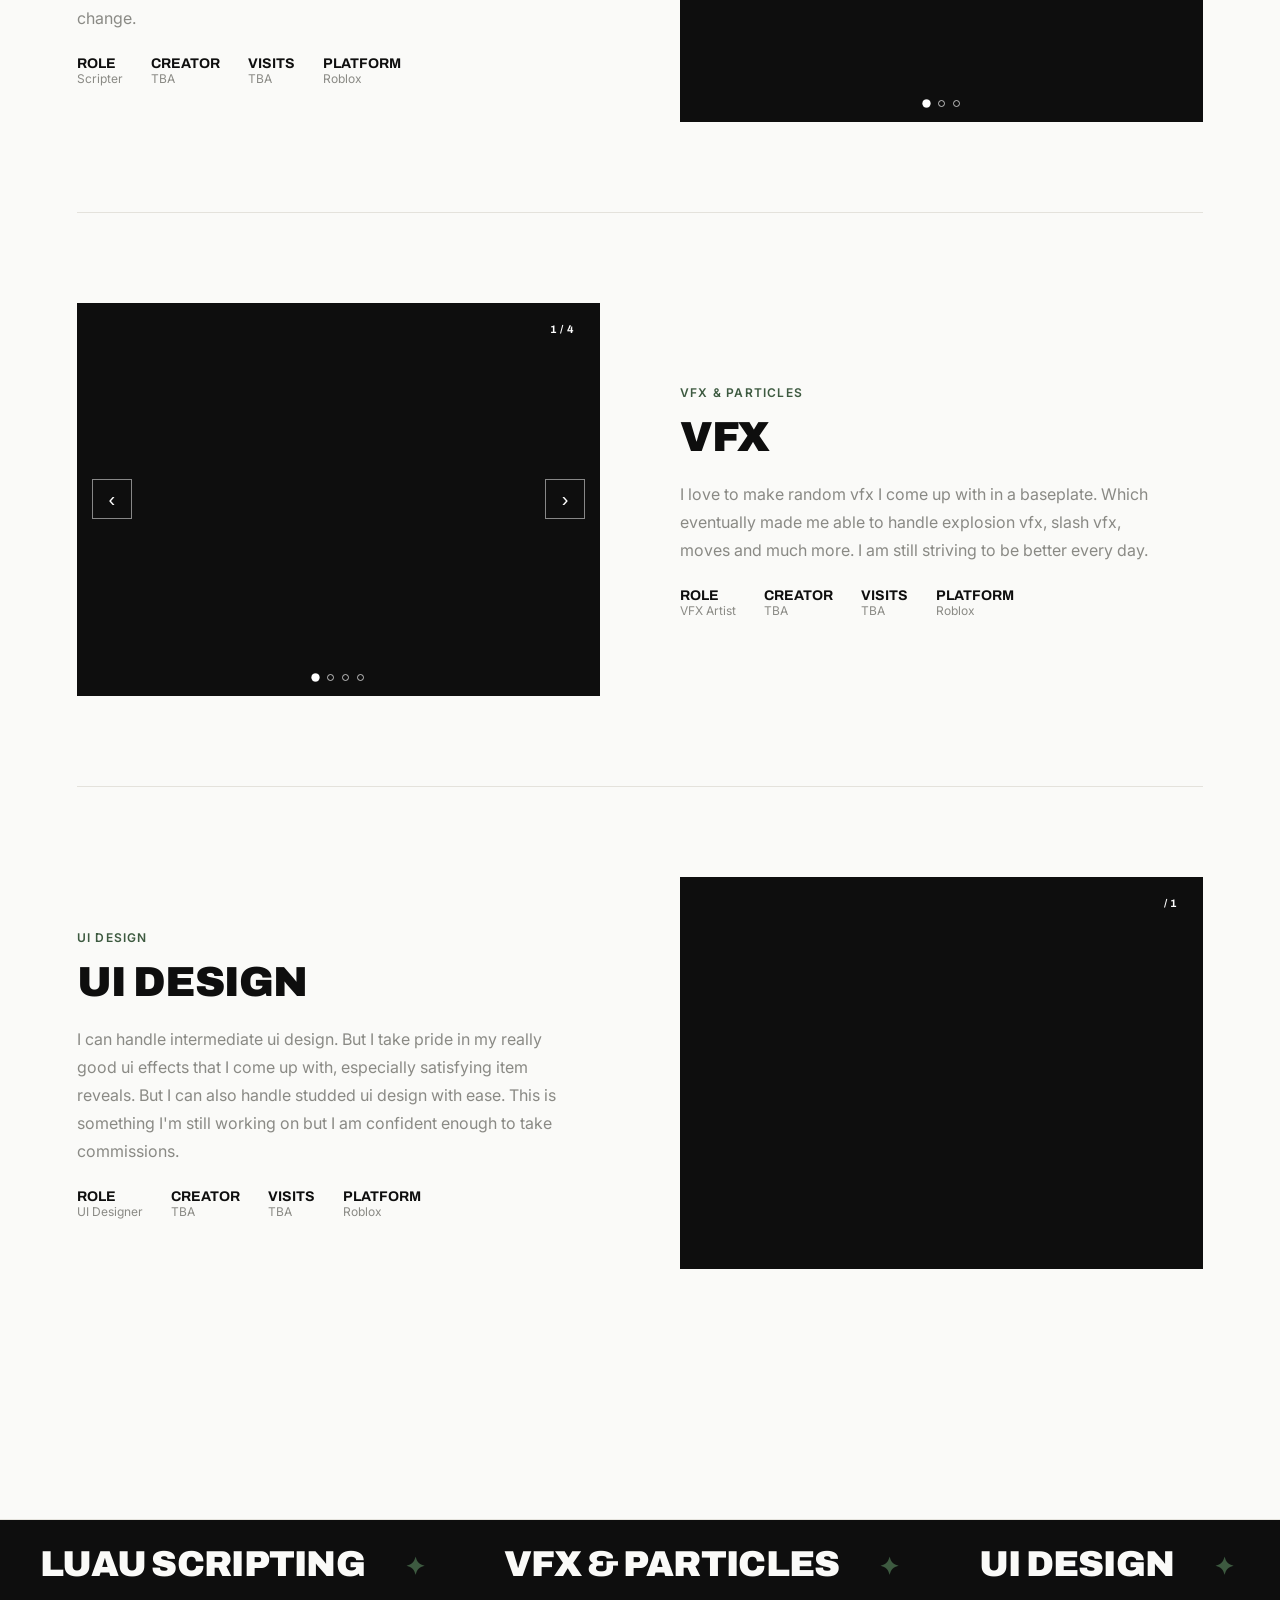
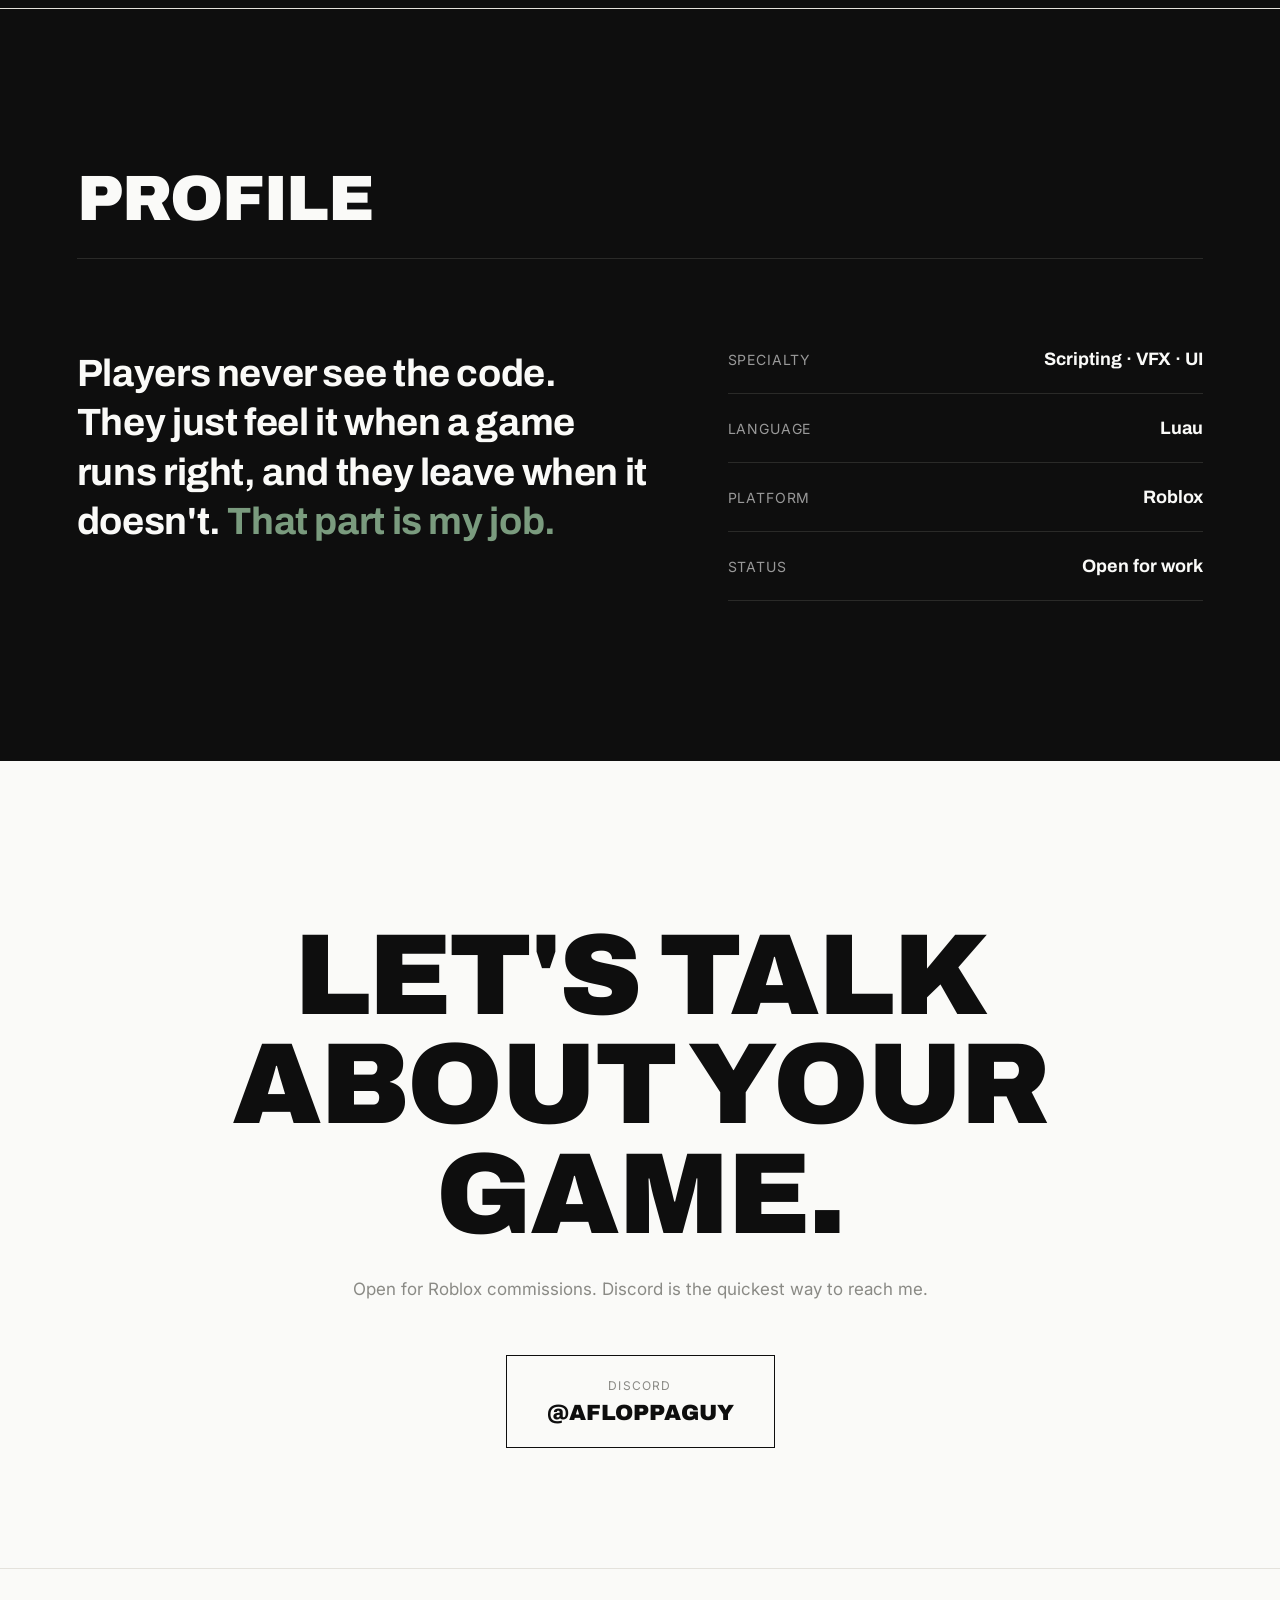
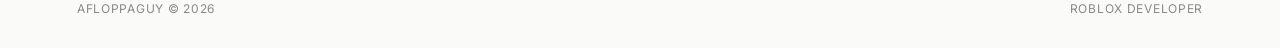
==== commit c415977d: "Implement custom cursor and autoplay for videos Added custom cursor and film grain texture effects. " ====
--- a/index.html
+++ b/index.html
@@ -28,6 +28,18 @@
     color:var(--ink);
     font-family:'Inter',sans-serif;
     overflow-x:hidden;
+    cursor: none; /* Custom cursor */
+  }
+
+  /* Film Grain Texture */
+  body::before {
+    content: "";
+    position: fixed;
+    top: 0; left: 0; right: 0; bottom: 0;
+    z-index: 9998;
+    pointer-events: none;
+    opacity: 0.035;
+    background-image: url("data:image/svg+xml,%3Csvg viewBox='0 0 200 200' xmlns='http://www.w3.org/2000/svg'%3E%3Cfilter id='noiseFilter'%3E%3CfeTurbulence type='fractalNoise' baseFrequency='0.65' numOctaves='3' stitchTiles='stitch'/%3E%3C/filter%3E%3Crect width='100%25' height='100%25' filter='url(%23noiseFilter)'/%3E%3C/svg%3E");
   }
 
   ::selection{background:var(--ink);color:var(--paper);}
@@ -39,6 +51,38 @@
     font-weight:900;
     letter-spacing:-0.02em;
     line-height:0.95;
+  }
+
+  /* ---------- Custom Cursor ---------- */
+  .cursor-dot, .cursor-outline {
+    position: fixed;
+    top: 0; left: 0;
+    transform: translate(-50%, -50%);
+    border-radius: 50%;
+    pointer-events: none;
+    z-index: 9999;
+    mix-blend-mode: difference;
+  }
+  .cursor-dot {
+    width: 6px; height: 6px;
+    background: #fff;
+    transition: width 0.2s ease, height 0.2s ease;
+  }
+  .cursor-outline {
+    width: 32px; height: 32px;
+    border: 1px solid rgba(255,255,255,0.5);
+    transition: width 0.3s cubic-bezier(.16,1,.3,1), height 0.3s cubic-bezier(.16,1,.3,1), border-color 0.3s ease;
+  }
+  .cursor-hover .cursor-dot {
+    width: 0; height: 0;
+  }
+  .cursor-hover .cursor-outline {
+    width: 50px; height: 50px;
+    border-color: #fff;
+  }
+  @media (hover: none) {
+    body { cursor: auto; }
+    .cursor-dot, .cursor-outline { display: none; }
   }
 
   /* ---------- split text animation spans ---------- */
@@ -154,19 +198,9 @@
     background:
       repeating-linear-gradient(135deg, transparent 0 18px, var(--stone-light) 18px 19px);
   }
-  .exp-visual .slot-label{
-    position:absolute;inset:0;
-    display:flex;flex-direction:column;
-    justify-content:space-between;
-    padding:20px;
-    pointer-events:none;
-  }
-  .exp-visual .slot-top{
-    display:flex;justify-content:space-between;
-    font-size:11px;letter-spacing:0.08em;text-transform:uppercase;color:var(--stone);
-  }
   .exp-visual img,
-  .exp-visual svg{
+  .exp-visual svg,
+  .exp-visual video{
     width:100%;height:100%;object-fit:cover;
     position:absolute;inset:0;
     display:block;
@@ -254,6 +288,40 @@
     .exp-row{grid-template-columns:1fr;gap:40px;}
   }
 
+  /* ---------- Marquee ---------- */
+  .marquee {
+    background: var(--ink);
+    color: var(--paper);
+    padding: 24px 0;
+    overflow: hidden;
+    white-space: nowrap;
+    border-top: 1px solid var(--line);
+    border-bottom: 1px solid var(--line);
+  }
+  .marquee-track {
+    display: inline-flex;
+    animation: scroll-marquee 30s linear infinite;
+  }
+  .marquee span {
+    font-family: 'Archivo', sans-serif;
+    font-weight: 900;
+    font-size: 36px;
+    text-transform: uppercase;
+    padding: 0 40px;
+    letter-spacing: -0.02em;
+  }
+  .marquee span::after {
+    content: '✦';
+    margin-left: 40px;
+    color: var(--accent);
+    font-size: 24px;
+    vertical-align: middle;
+  }
+  @keyframes scroll-marquee {
+    from { transform: translateX(0); }
+    to { transform: translateX(-50%); }
+  }
+
   /* ---------- about / approach ---------- */
   .about{
     background:var(--ink);
@@ -343,11 +411,14 @@
   }
 
   @media(prefers-reduced-motion: reduce){
-    .split-line span, .fade-up{transition:none !important;animation:none !important;opacity:1 !important;transform:none !important;}
+    .split-line span, .fade-up, .marquee-track{transition:none !important;animation:none !important;opacity:1 !important;transform:none !important;}
   }
 </style>
 </head>
 <body>
+
+<div class="cursor-outline"></div>
+<div class="cursor-dot"></div>
 
 <nav>
   <div class="logo">AFLOPPAGUY</div>
@@ -382,7 +453,7 @@
   <div class="exp-row fade-up">
     <div class="exp-visual exp-visual--carousel" data-carousel>
       <div class="carousel-track">
-        <video class="carousel-slide is-active" src="assets/project1-scripting-1.mp4" muted loop playsinline preload="metadata"></video>
+        <video class="carousel-slide is-active" src="assets/project1-scripting-1.mp4" muted loop playsinline preload="metadata" autoplay></video>
         <video class="carousel-slide" src="assets/project1-scripting-2.mp4" muted loop playsinline preload="metadata"></video>
         <video class="carousel-slide" src="assets/project1-scripting-3.mp4" muted loop playsinline preload="metadata"></video>
       </div>
@@ -416,7 +487,7 @@
   <div class="exp-row fade-up">
     <div class="exp-visual exp-visual--carousel" data-carousel>
       <div class="carousel-track">
-        <video class="carousel-slide is-active" src="assets/project2-vfx-1.mp4" muted loop playsinline preload="metadata"></video>
+        <video class="carousel-slide is-active" src="assets/project2-vfx-1.mp4" muted loop playsinline preload="metadata" autoplay></video>
         <video class="carousel-slide" src="assets/project2-vfx-2.mp4" muted loop playsinline preload="metadata"></video>
         <video class="carousel-slide" src="assets/project2-vfx-3.mp4" muted loop playsinline preload="metadata"></video>
         <video class="carousel-slide" src="assets/project2-vfx-4.mp4" muted loop playsinline preload="metadata"></video>
@@ -451,7 +522,7 @@
   <div class="exp-row fade-up">
     <div class="exp-visual exp-visual--carousel" data-carousel>
       <div class="carousel-track">
-        <video class="carousel-slide is-active" src="assets/ui-2.mp4" muted loop playsinline preload="metadata"></video>
+        <video class="carousel-slide is-active" src="assets/ui-2.mp4" muted loop playsinline preload="metadata" autoplay></video>
       </div>
       <button class="carousel-btn carousel-prev" aria-label="Previous clip" data-dir="-1">&lsaquo;</button>
       <button class="carousel-btn carousel-next" aria-label="Next clip" data-dir="1">&rsaquo;</button>
@@ -480,6 +551,19 @@
   </div>
 </section>
 
+<div class="marquee">
+  <div class="marquee-track">
+    <span>Luau Scripting</span>
+    <span>VFX & Particles</span>
+    <span>UI Design</span>
+    <span>Available for Commissions</span>
+    <span>Luau Scripting</span>
+    <span>VFX & Particles</span>
+    <span>UI Design</span>
+    <span>Available for Commissions</span>
+  </div>
+</div>
+
 <section class="about" id="about">
   <div class="section-head fade-up">
     <h2>Profile</h2>
@@ -534,13 +618,35 @@
 
   document.querySelectorAll('.fade-up').forEach(el => observer.observe(el));
 
+  // Custom Cursor Logic
+  const cursorDot = document.querySelector('.cursor-dot');
+  const cursorOutline = document.querySelector('.cursor-outline');
+  window.addEventListener('mousemove', (e) => {
+    cursorDot.style.top = e.clientY + 'px';
+    cursorDot.style.left = e.clientX + 'px';
+    cursorOutline.style.top = e.clientY + 'px';
+    cursorOutline.style.left = e.clientX + 'px';
+  });
+  document.querySelectorAll('a, button, .contact-link-item, [data-carousel]').forEach(el => {
+    el.addEventListener('mouseenter', () => document.body.classList.add('cursor-hover'));
+    el.addEventListener('mouseleave', () => document.body.classList.remove('cursor-hover'));
+  });
+
   // Carousel (supports both image and video slides)
   document.querySelectorAll('[data-carousel]').forEach(carousel => {
     const slides = carousel.querySelectorAll('.carousel-slide');
     const dots = carousel.querySelectorAll('.dot');
     const counter = carousel.querySelector('[data-current]');
+    const btns = carousel.querySelectorAll('.carousel-btn');
     let current = 0;
     let inView = false;
+
+    // Hide UI if only one slide exists to keep it clean
+    if (slides.length <= 1) {
+      btns.forEach(b => b.style.display = 'none');
+      if(counter) counter.style.display = 'none';
+      dots.forEach(d => d.parentElement.style.display = 'none');
+    }
 
     function playSlide(slide){
       if (slide && slide.tagName === 'VIDEO' && inView) {
@@ -563,7 +669,7 @@
       if(counter) counter.textContent = current + 1;
     }
 
-    carousel.querySelectorAll('.carousel-btn').forEach(btn => {
+    btns.forEach(btn => {
       btn.addEventListener('click', () => goTo(current + parseInt(btn.dataset.dir, 10)));
     });
     dots.forEach(dot => {
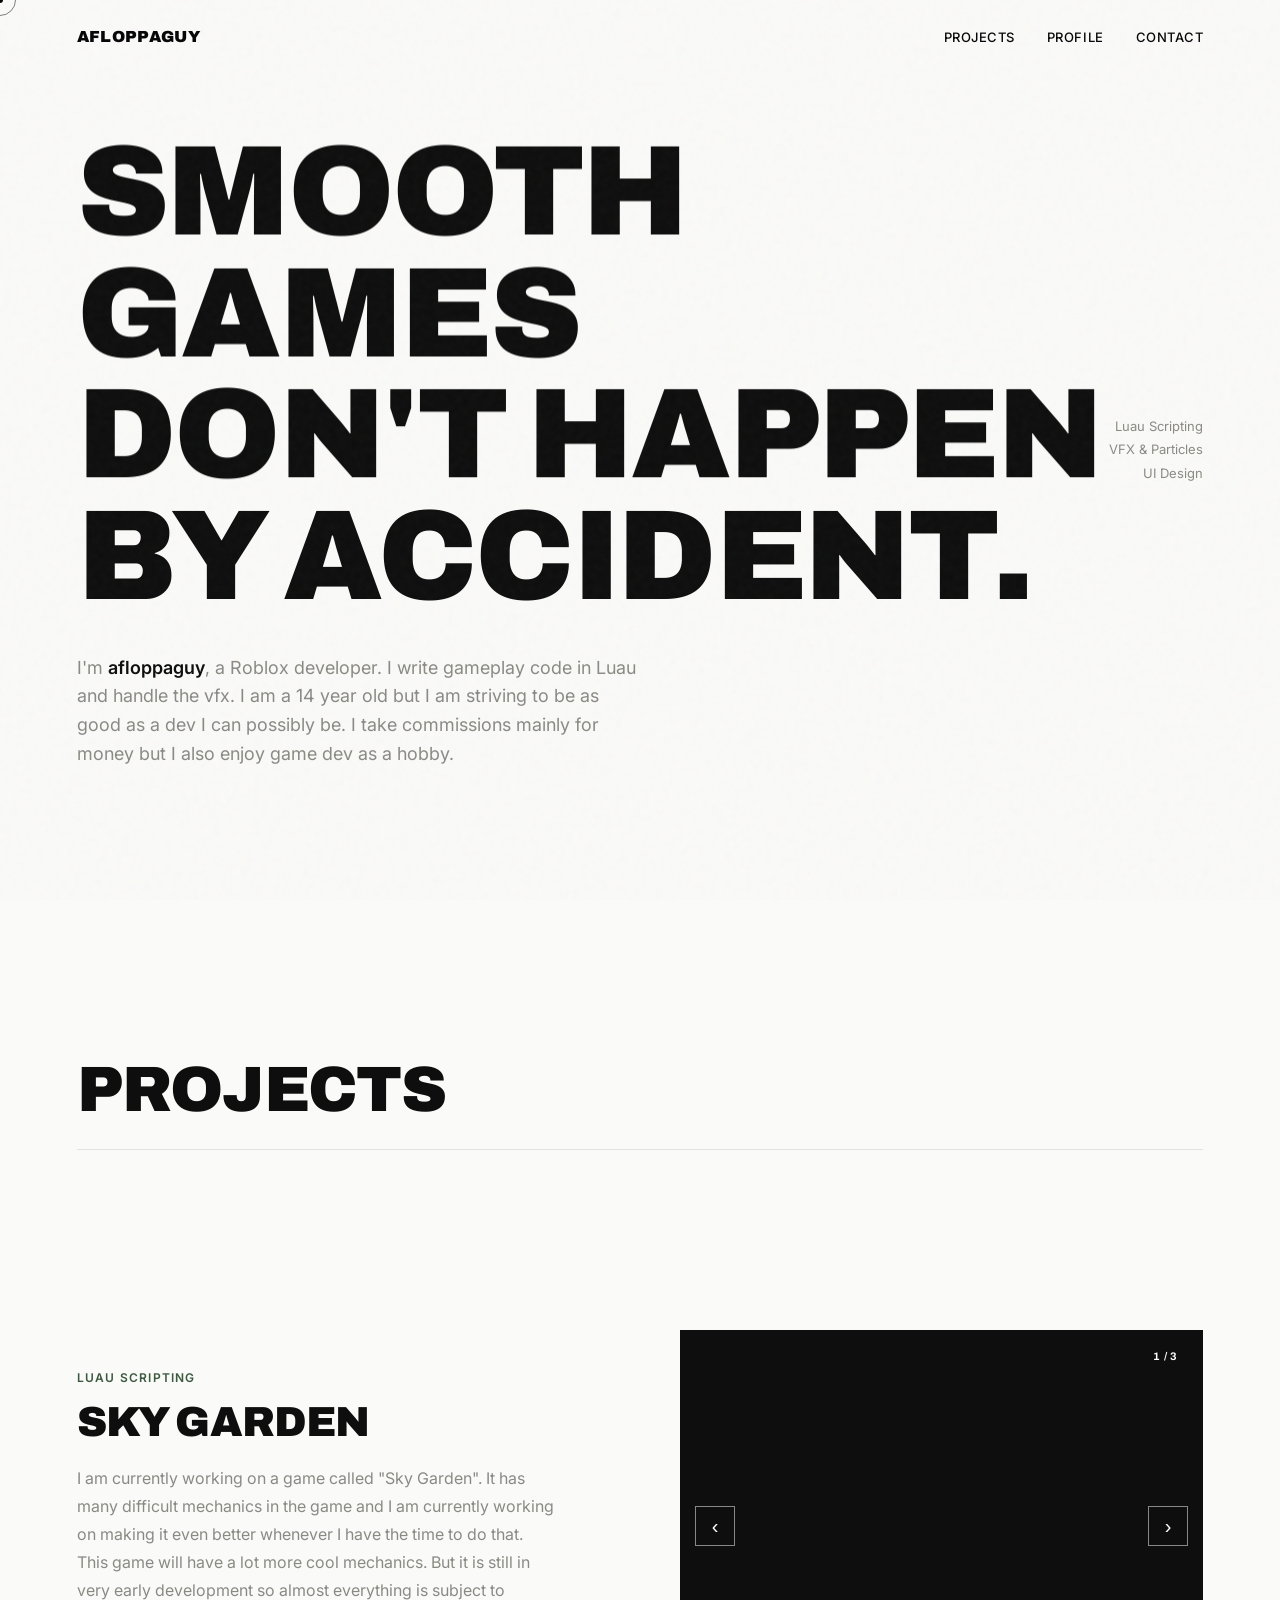
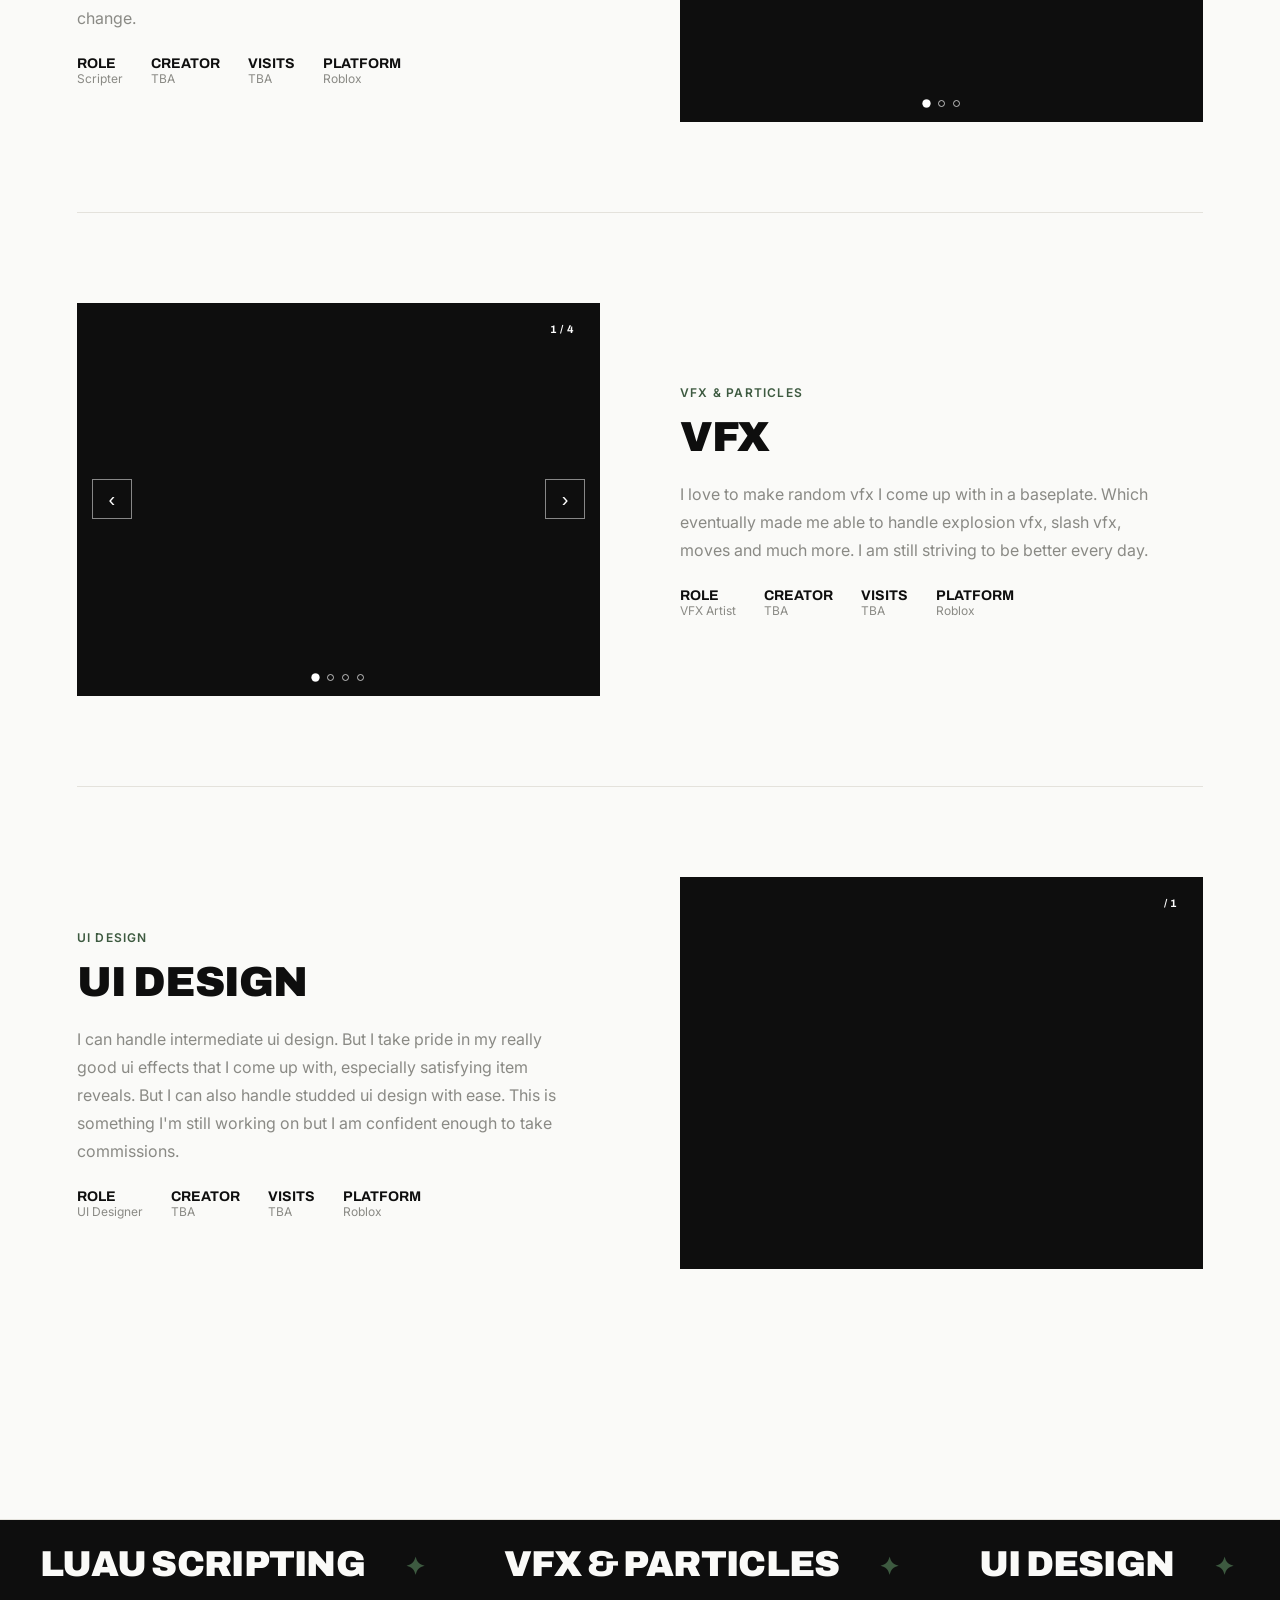
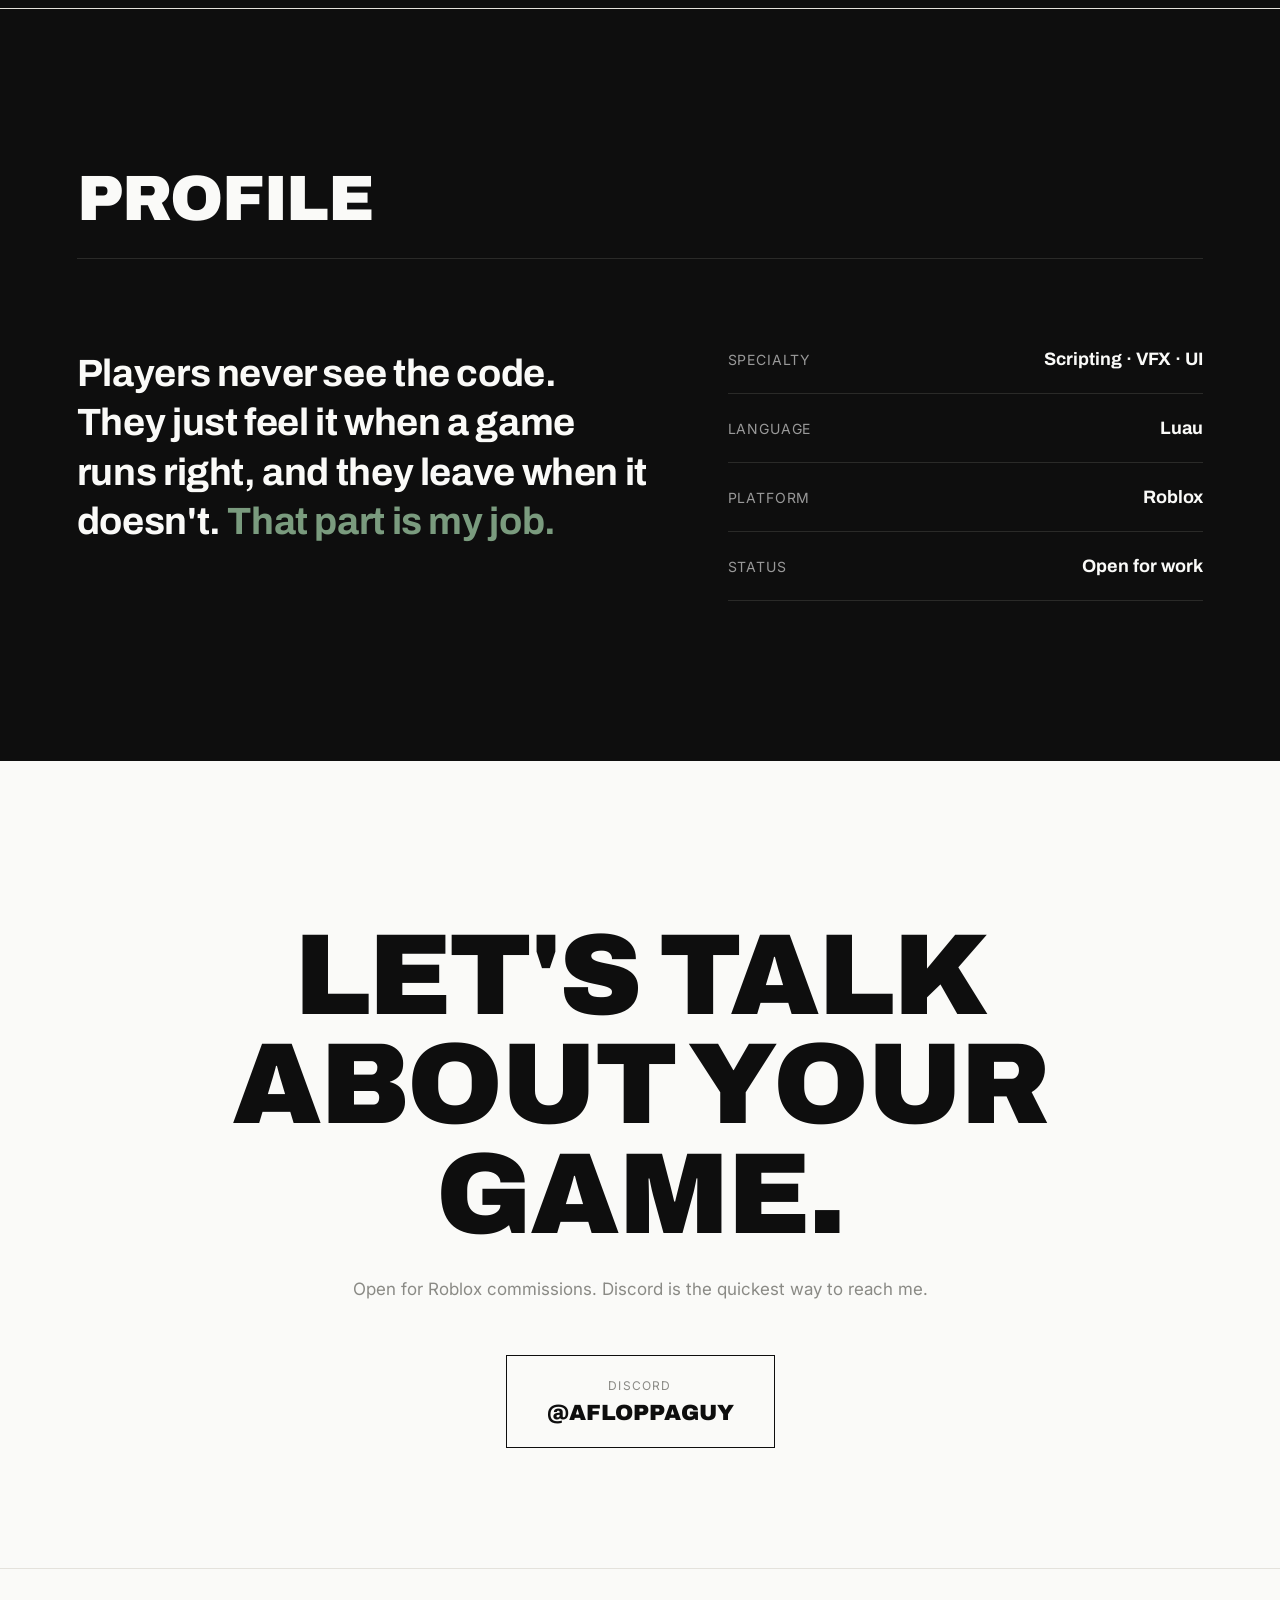
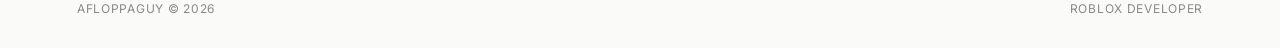
==== commit 9b6cfb7b: "Fix typo in cursor comment in index.html" ====
--- a/index.html
+++ b/index.html
@@ -28,7 +28,7 @@
     color:var(--ink);
     font-family:'Inter',sans-serif;
     overflow-x:hidden;
-    cursor: none; /* Custom cursor */
+    cursor: none; /* Cusom cursor */
   }
 
   /* Film Grain Texture */
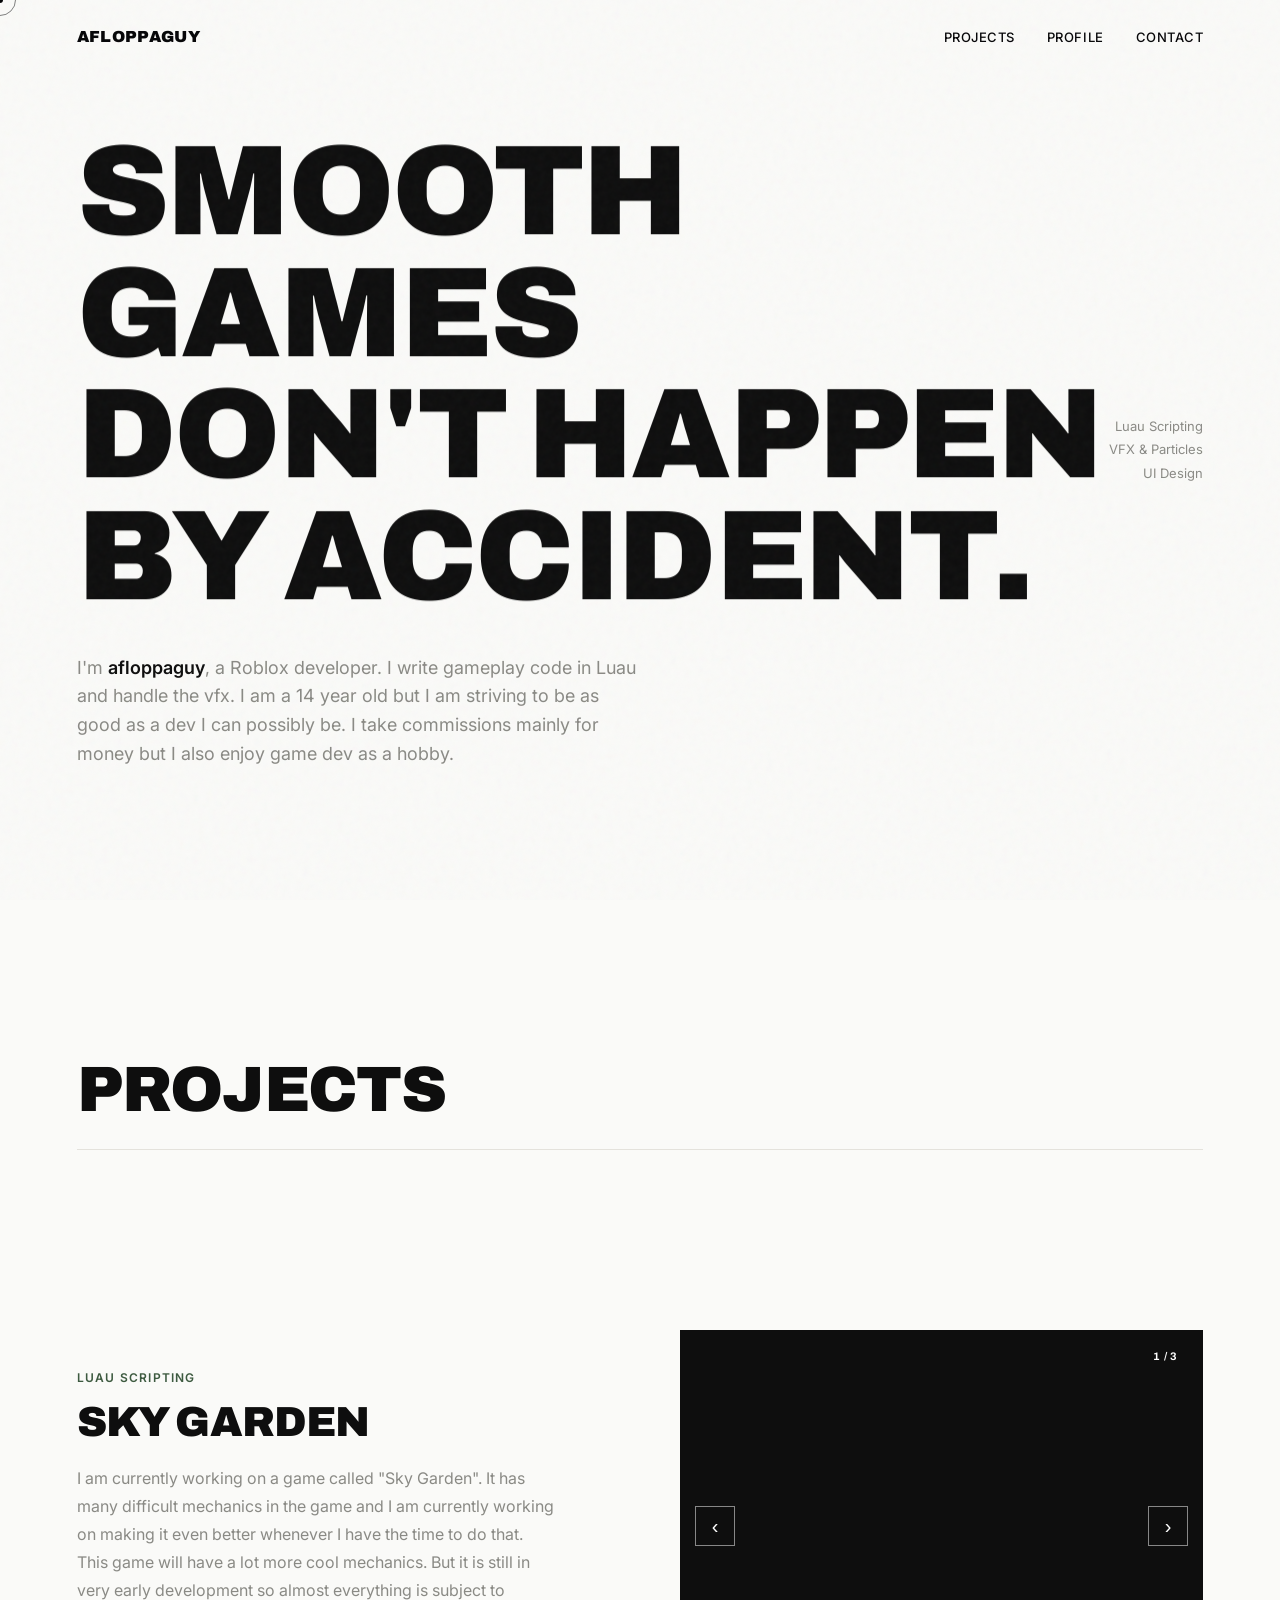
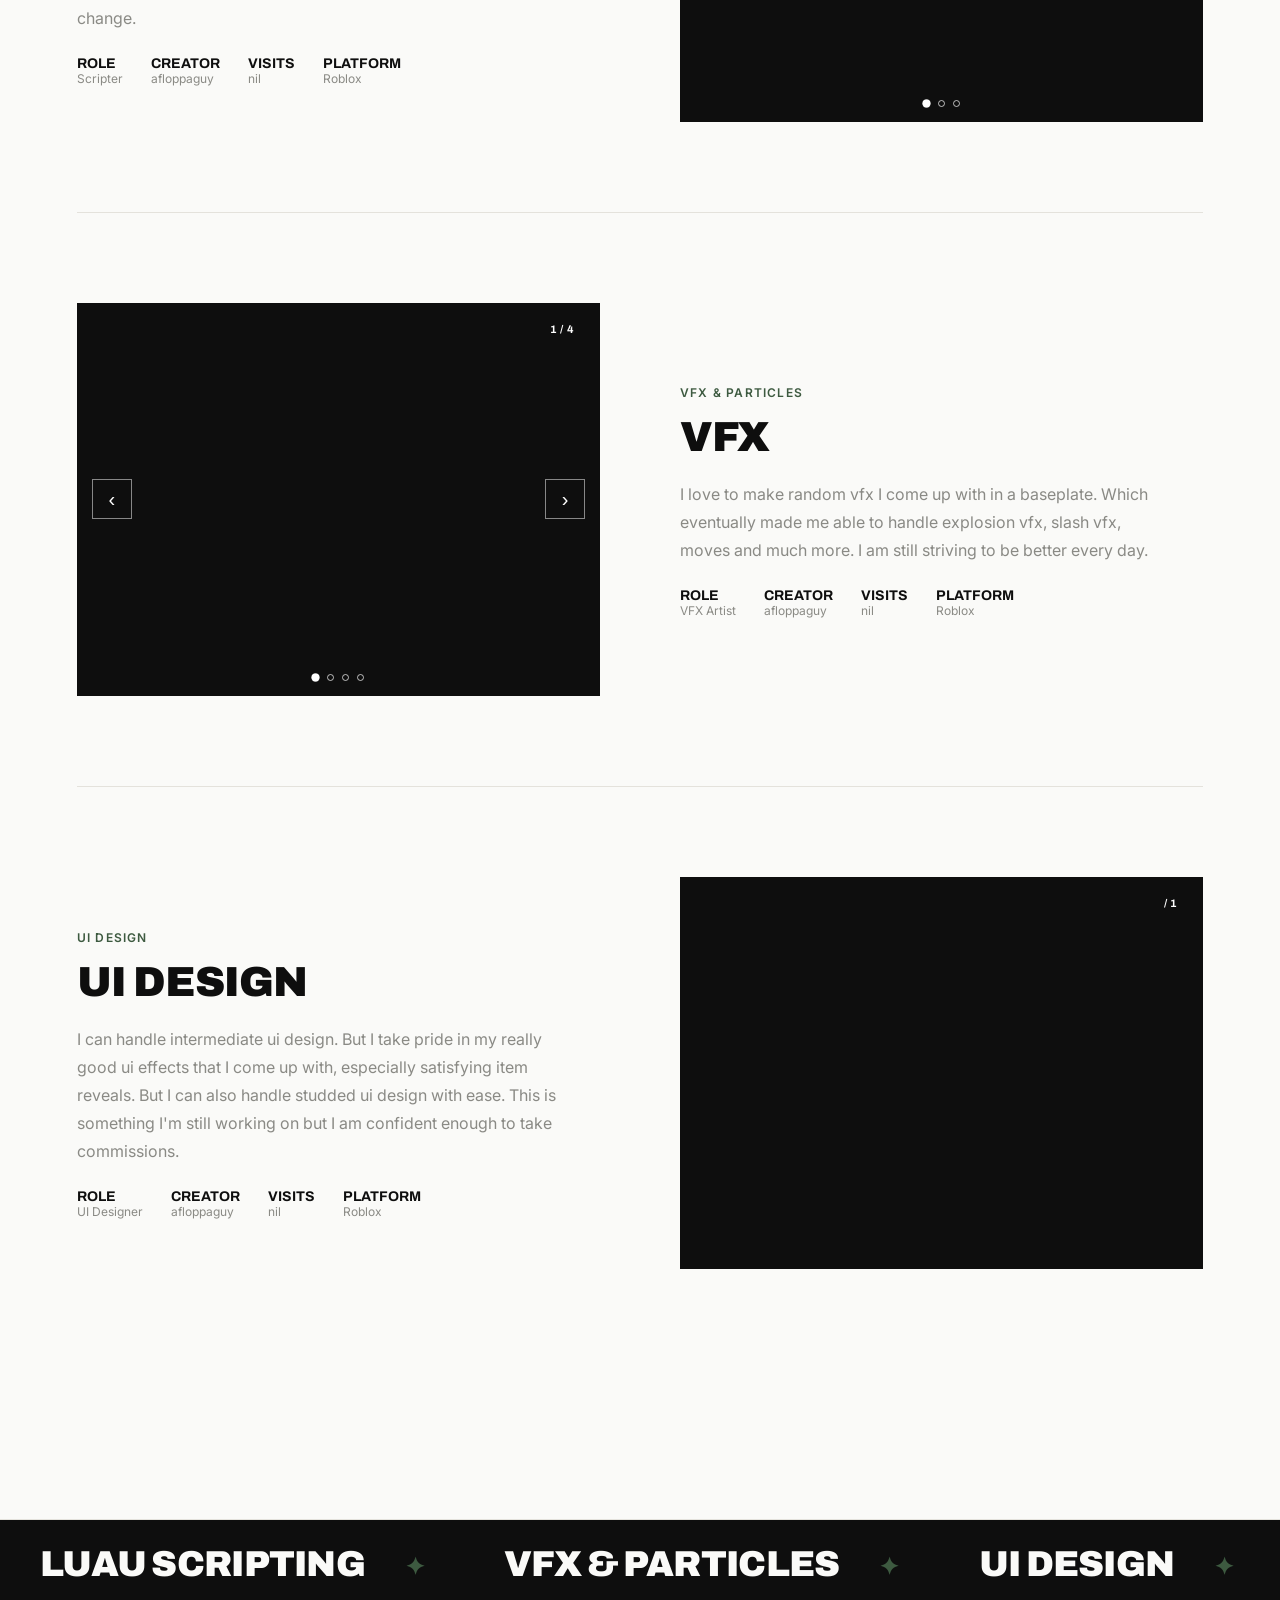
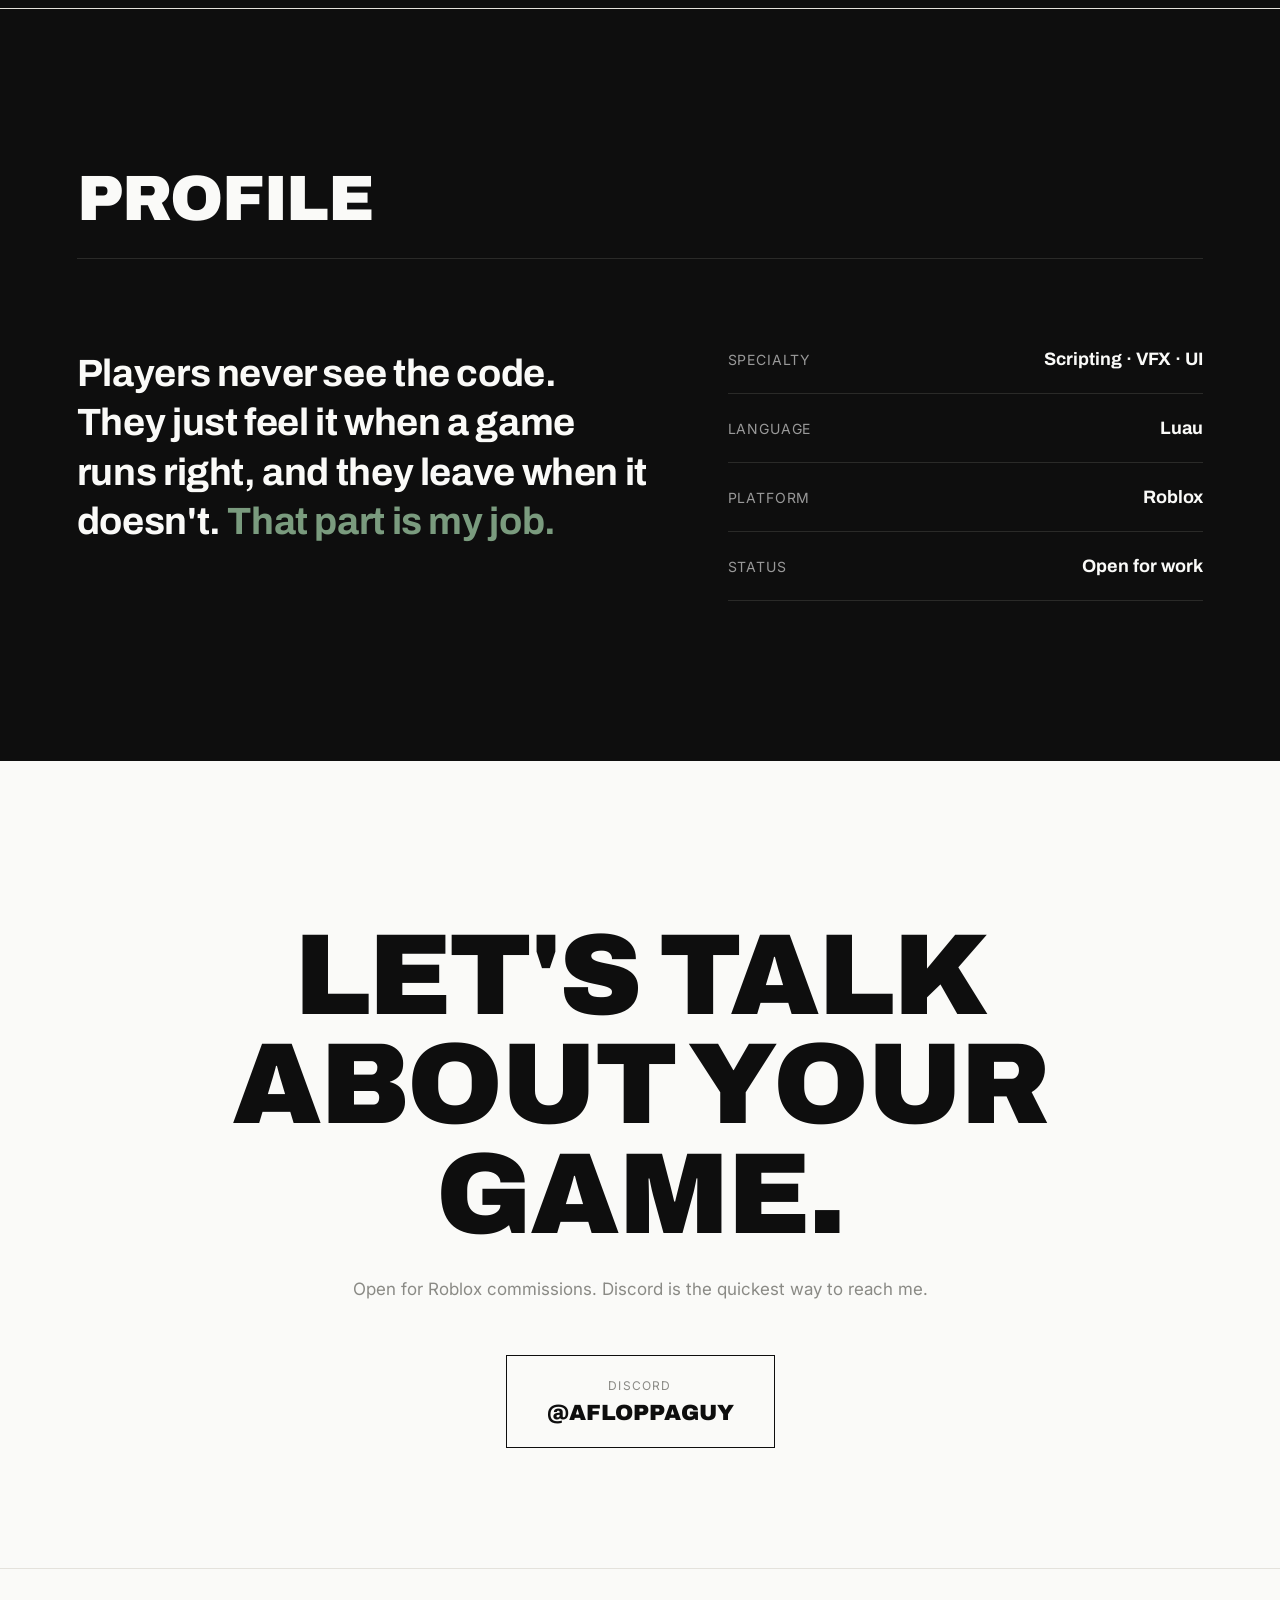
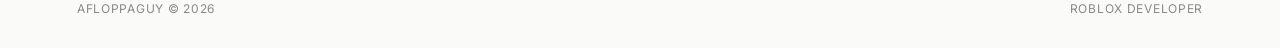
==== commit 291d7896: "Update creator and visits information in index.html" ====
--- a/index.html
+++ b/index.html
@@ -477,8 +477,8 @@
       </p>
       <div class="meta">
         <div><strong>Role</strong>Scripter</div>
-        <div><strong>Creator</strong>TBA</div>
-        <div><strong>Visits</strong>TBA</div>
+        <div><strong>Creator</strong>afloppaguy</div>
+        <div><strong>Visits</strong>nil</div>
         <div><strong>Platform</strong>Roblox</div>
       </div>
     </div>
@@ -512,8 +512,8 @@
       </p>
       <div class="meta">
         <div><strong>Role</strong>VFX Artist</div>
-        <div><strong>Creator</strong>TBA</div>
-        <div><strong>Visits</strong>TBA</div>
+        <div><strong>Creator</strong>afloppaguy</div>
+        <div><strong>Visits</strong>nil</div>
         <div><strong>Platform</strong>Roblox</div>
       </div>
     </div>
@@ -543,8 +543,8 @@
       </p>
       <div class="meta">
         <div><strong>Role</strong>UI Designer</div>
-        <div><strong>Creator</strong>TBA</div>
-        <div><strong>Visits</strong>TBA</div>
+        <div><strong>Creator</strong>afloppaguy</div>
+        <div><strong>Visits</strong>nil</div>
         <div><strong>Platform</strong>Roblox</div>
       </div>
     </div>
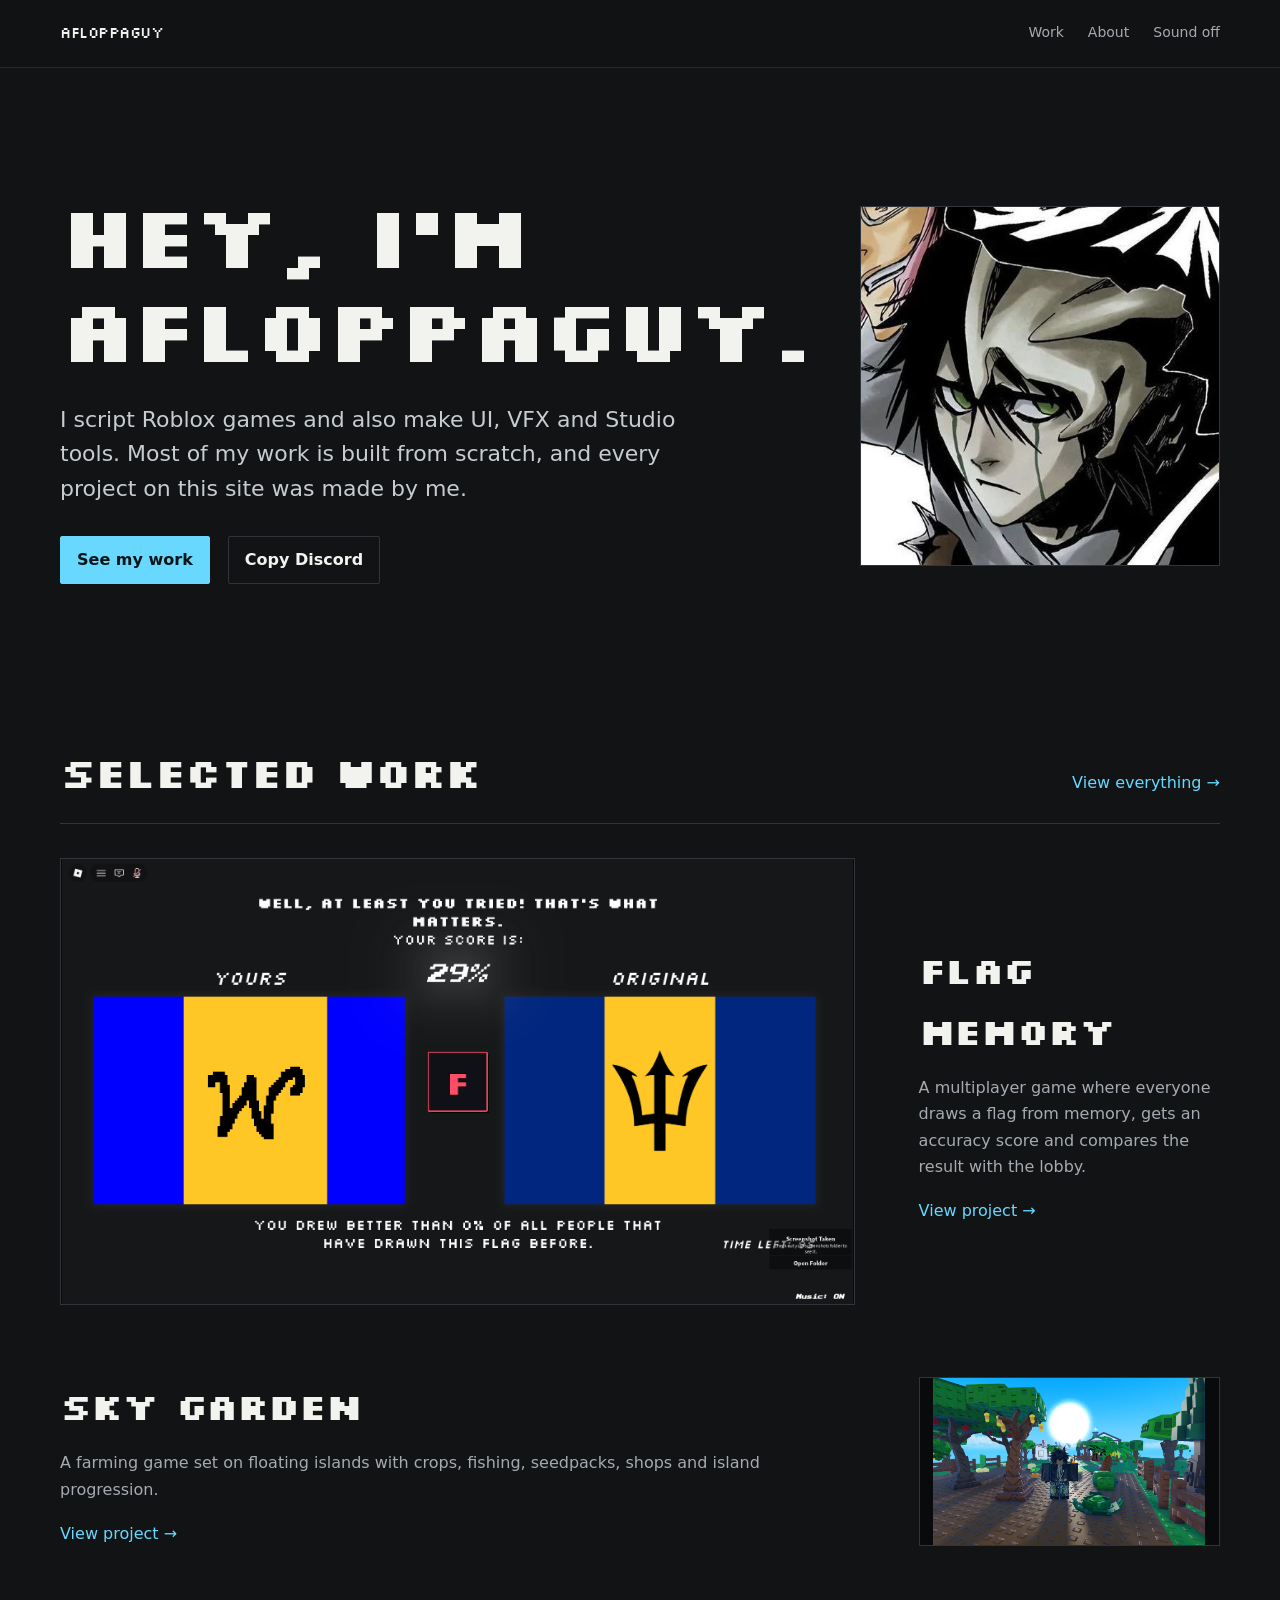
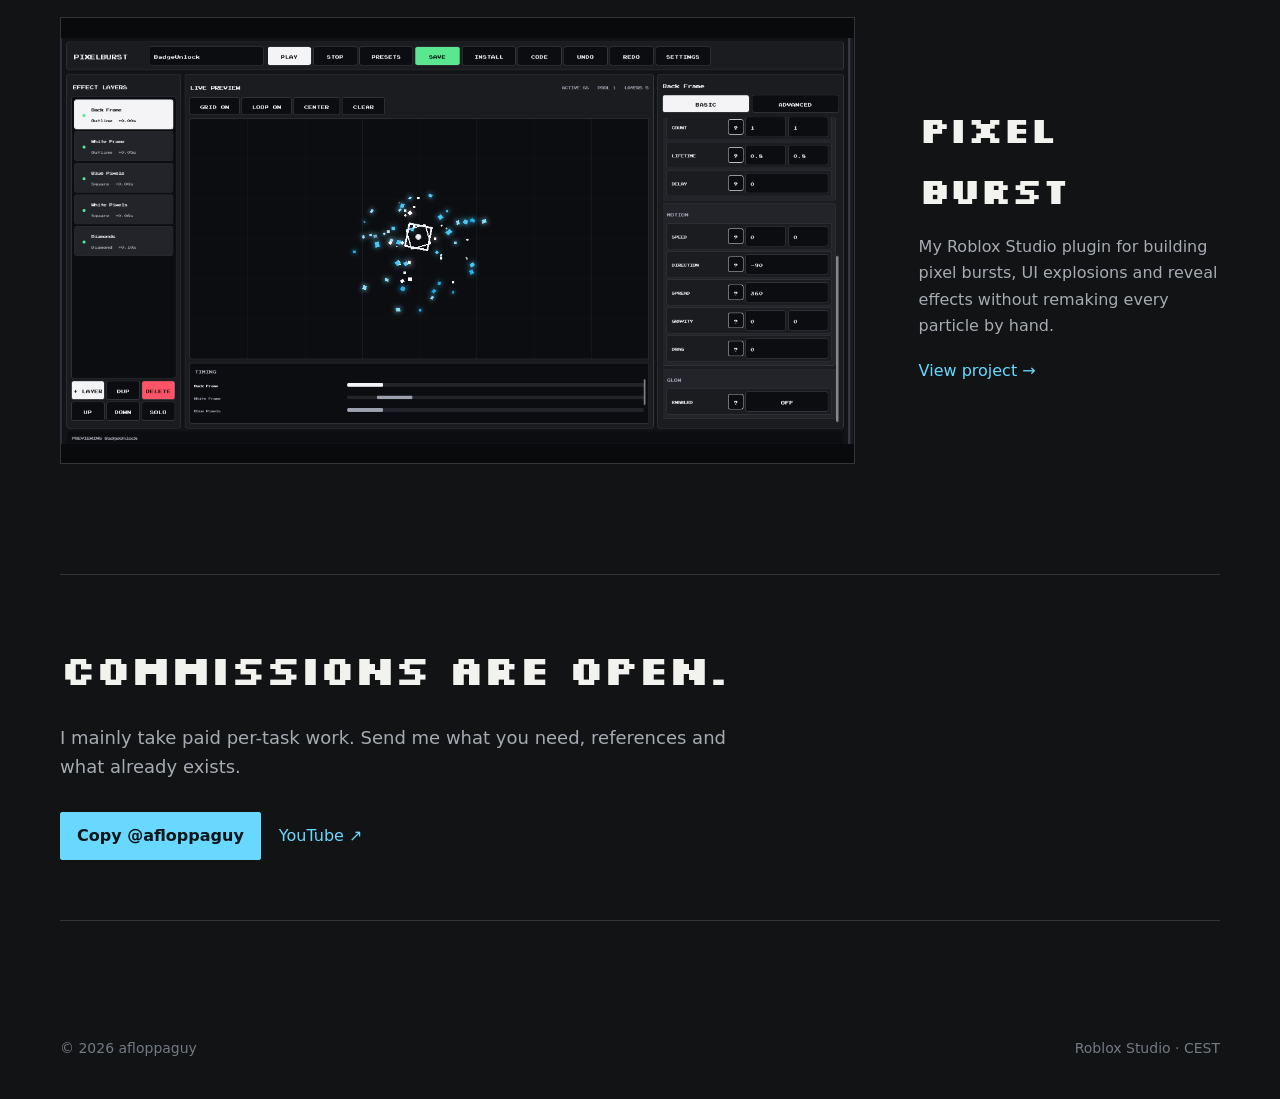
==== commit cc81de4c: "Replacing Website" ====
--- a/index.html
+++ b/index.html
@@ -1,693 +1,72 @@
-<!DOCTYPE html>
+<!doctype html>
 <html lang="en">
 <head>
-<meta charset="UTF-8">
-<meta name="viewport" content="width=device-width, initial-scale=1.0">
-<title>afloppaguy · Roblox Developer</title>
-<meta name="description" content="I am afloppaguy, a Roblox developer. Luau scripter, VFX and UI designer.">
-<link rel="preconnect" href="https://fonts.googleapis.com">
-<link rel="preconnect" href="https://fonts.gstatic.com" crossorigin>
-<link href="https://fonts.googleapis.com/css2?family=Archivo:wght@500;700;900&family=Inter:wght@400;500;600&display=swap" rel="stylesheet">
-<style>
+  <meta charset="utf-8">
+  <meta name="viewport" content="width=device-width, initial-scale=1">
+  <meta name="theme-color" content="#111315">
+  <meta name="description" content="Roblox developer focused on scripting, interfaces and VFX.">
+  <meta property="og:title" content="afloppaguy">
+  <meta property="og:description" content="Roblox developer focused on scripting, interfaces and VFX.">
+  <meta property="og:type" content="website">
+  <meta property="og:url" content="https://afloppaguy.github.io/dev/">
+  <meta property="og:image" content="https://afloppaguy.github.io/dev/assets/social-card.jpg">
+  <meta name="twitter:card" content="summary_large_image">
+  <title>afloppaguy</title>
+  <link rel="icon" type="image/png" href="assets/favicon.png">
+  <link rel="preconnect" href="https://fonts.googleapis.com">
+  <link rel="preconnect" href="https://fonts.gstatic.com" crossorigin>
+  <link href="https://fonts.googleapis.com/css2?family=Silkscreen:wght@400;700&display=swap" rel="stylesheet">
+  <link rel="stylesheet" href="styles/main.css">
+  <script src="scripts/site.js" defer></script>
+</head>
+<body data-page="home">
+  <header class="site-header">
+    <a class="site-name" href="index.html">afloppaguy</a>
+    <nav class="site-nav" aria-label="Main navigation">
+      <a href="work.html">Work</a>
+      <a href="about.html">About</a>
+      <button class="sound-button" type="button" data-sound-toggle aria-pressed="false">Sound off</button>
+    </nav>
+  </header>
 
-  :root{
-    --paper:#FAFAF8;
-    --ink:#0E0E0E;
-    --stone:#8A8A85;
-    --stone-light:#D8D6D0;
-    --accent:#3D5A40;
-    --line:#E4E2DC;
-  }
+  <main>
+    <section class="home-hero page-width">
+      <div class="home-intro">
+        <h1>Hey, I’m<br>afloppaguy.</h1>
+        <p>I script Roblox games and also make UI, VFX and Studio tools. Most of my work is built from scratch, and every project on this site was made by me.</p>
+        <div class="home-actions">
+          <a class="plain-button plain-button--filled" href="work.html">See my work</a>
+          <button class="plain-button" type="button" data-copy-discord>Copy Discord</button>
+        </div>
+      </div>
+      <figure class="profile-figure">
+        <img src="assets/profile.png" alt="afloppaguy profile image">
+      </figure>
+    </section>
 
-  *{margin:0;padding:0;box-sizing:border-box;}
+    <section class="page-width home-selected" aria-labelledby="selected-title">
+      <div class="simple-heading">
+        <h2 id="selected-title">Selected work</h2>
+        <a href="work.html">View everything →</a>
+      </div>
+      <div id="featured-work" class="featured-work" aria-live="polite"></div>
+    </section>
 
-  html{scroll-behavior:smooth;}
+    <section class="home-contact page-width">
+      <h2>Commissions are open.</h2>
+      <p>I mainly take paid per-task work. Send me what you need, references and what already exists.</p>
+      <div class="home-actions">
+        <button class="plain-button plain-button--filled" type="button" data-copy-discord>Copy @afloppaguy</button>
+        <a class="text-link" href="https://www.youtube.com/@afloppaguy" target="_blank" rel="noreferrer">YouTube ↗</a>
+      </div>
+    </section>
+  </main>
 
-  body{
-    background:var(--paper);
-    color:var(--ink);
-    font-family:'Inter',sans-serif;
-    overflow-x:hidden;
-    cursor: none; /* Cusom cursor */
-  }
+  <footer class="site-footer page-width">
+    <span>© <span data-year></span> afloppaguy</span>
+    <span>Roblox Studio · CEST</span>
+  </footer>
 
-  /* Film Grain Texture */
-  body::before {
-    content: "";
-    position: fixed;
-    top: 0; left: 0; right: 0; bottom: 0;
-    z-index: 9998;
-    pointer-events: none;
-    opacity: 0.035;
-    background-image: url("data:image/svg+xml,%3Csvg viewBox='0 0 200 200' xmlns='http://www.w3.org/2000/svg'%3E%3Cfilter id='noiseFilter'%3E%3CfeTurbulence type='fractalNoise' baseFrequency='0.65' numOctaves='3' stitchTiles='stitch'/%3E%3C/filter%3E%3Crect width='100%25' height='100%25' filter='url(%23noiseFilter)'/%3E%3C/svg%3E");
-  }
-
-  ::selection{background:var(--ink);color:var(--paper);}
-
-  a{color:inherit;text-decoration:none;}
-
-  h1,h2,h3,.display{
-    font-family:'Archivo',sans-serif;
-    font-weight:900;
-    letter-spacing:-0.02em;
-    line-height:0.95;
-  }
-
-  /* ---------- Custom Cursor ---------- */
-  .cursor-dot, .cursor-outline {
-    position: fixed;
-    top: 0; left: 0;
-    transform: translate(-50%, -50%);
-    border-radius: 50%;
-    pointer-events: none;
-    z-index: 9999;
-    mix-blend-mode: difference;
-  }
-  .cursor-dot {
-    width: 6px; height: 6px;
-    background: #fff;
-    transition: width 0.2s ease, height 0.2s ease;
-  }
-  .cursor-outline {
-    width: 32px; height: 32px;
-    border: 1px solid rgba(255,255,255,0.5);
-    transition: width 0.3s cubic-bezier(.16,1,.3,1), height 0.3s cubic-bezier(.16,1,.3,1), border-color 0.3s ease;
-  }
-  .cursor-hover .cursor-dot {
-    width: 0; height: 0;
-  }
-  .cursor-hover .cursor-outline {
-    width: 50px; height: 50px;
-    border-color: #fff;
-  }
-  @media (hover: none) {
-    body { cursor: auto; }
-    .cursor-dot, .cursor-outline { display: none; }
-  }
-
-  /* ---------- split text animation spans ---------- */
-  .split-line{display:block;overflow:hidden;}
-  .split-line span{
-    display:inline-block;
-    transform:translateY(110%);
-    opacity:0;
-    will-change:transform,opacity;
-  }
-  .split-line.in span{
-    transform:translateY(0);
-    opacity:1;
-    transition:transform 0.9s cubic-bezier(.16,1,.3,1), opacity 0.7s ease;
-  }
-
-  .fade-up{
-    opacity:0;
-    transform:translateY(24px);
-    transition:opacity 0.8s cubic-bezier(.16,1,.3,1), transform 0.8s cubic-bezier(.16,1,.3,1);
-  }
-  .fade-up.in{opacity:1;transform:translateY(0);}
-
-  /* stagger helper */
-  .d1{transition-delay:.08s;} .d2{transition-delay:.16s;}
-  .d3{transition-delay:.24s;} .d4{transition-delay:.32s;}
-
-  /* ---------- nav ---------- */
-  nav{
-    position:fixed;top:0;left:0;right:0;
-    display:flex;justify-content:space-between;align-items:center;
-    padding:28px 6vw;
-    z-index:100;
-    mix-blend-mode:difference;
-    color:#fff;
-  }
-  nav .logo{font-family:'Archivo',sans-serif;font-weight:900;font-size:16px;letter-spacing:0.02em;}
-  nav .links{display:flex;gap:32px;font-size:13px;font-weight:500;letter-spacing:0.04em;text-transform:uppercase;}
-  nav .links a{position:relative;}
-  nav .links a::after{
-    content:'';position:absolute;left:0;bottom:-4px;width:0;height:1px;background:currentColor;
-    transition:width .3s cubic-bezier(.16,1,.3,1);
-  }
-  nav .links a:hover::after{width:100%;}
-
-  /* ---------- hero ---------- */
-  .hero{
-    min-height:100vh;
-    display:flex;
-    flex-direction:column;
-    justify-content:center;
-    padding:0 6vw;
-    position:relative;
-  }
-  .hero h1{
-    font-size:clamp(56px,10vw,148px);
-    text-transform:uppercase;
-  }
-  .hero .role{
-    margin-top:36px;
-    max-width:560px;
-    font-size:18px;
-    line-height:1.6;
-    color:var(--stone);
-  }
-  .hero .role strong{color:var(--ink);font-weight:600;}
-
-  .hero-mark{
-    position:absolute;
-    right:6vw;top:50%;
-    transform:translateY(-50%);
-    font-size:13px;
-    color:var(--stone);
-    text-align:right;
-    line-height:1.8;
-    display:none;
-  }
-  @media(min-width:900px){.hero-mark{display:block;}}
-
-  /* ---------- section generic ---------- */
-  section{
-    padding:160px 6vw;
-    position:relative;
-  }
-  .section-head{
-    margin-bottom:90px;
-    border-bottom:1px solid var(--line);
-    padding-bottom:28px;
-  }
-  .section-head h2{
-    font-size:clamp(36px,5vw,64px);
-    text-transform:uppercase;
-  }
-
-  /* ---------- experience rows ---------- */
-  .exp-row{
-    display:grid;
-    grid-template-columns:1fr 1fr;
-    gap:80px;
-    align-items:center;
-    padding:90px 0;
-    border-bottom:1px solid var(--line);
-  }
-  .exp-row:last-child{border-bottom:none;}
-  .exp-row:nth-child(even) .exp-visual{order:2;}
-  .exp-row:nth-child(even) .exp-text{order:1;}
-
-  .exp-visual{
-    aspect-ratio:4/3;
-    border:1px solid var(--ink);
-    position:relative;
-    overflow:hidden;
-    background:
-      repeating-linear-gradient(135deg, transparent 0 18px, var(--stone-light) 18px 19px);
-  }
-  .exp-visual img,
-  .exp-visual svg,
-  .exp-visual video{
-    width:100%;height:100%;object-fit:cover;
-    position:absolute;inset:0;
-    display:block;
-  }
-
-  /* ---------- carousel ---------- */
-  .exp-visual--carousel{
-    background:var(--ink);
-  }
-  .carousel-track{
-    position:absolute;inset:0;
-  }
-  .carousel-slide{
-    width:100%;height:100%;object-fit:cover;
-    position:absolute;inset:0;
-    opacity:0;
-    transition:opacity .5s ease;
-  }
-  .carousel-slide.is-active{opacity:1;}
-
-  .carousel-btn{
-    position:absolute;top:50%;
-    transform:translateY(-50%);
-    width:40px;height:40px;
-    border:1px solid rgba(255,255,255,.5);
-    background:rgba(14,14,14,.45);
-    color:#fff;
-    font-size:20px;
-    line-height:1;
-    cursor:pointer;
-    display:flex;align-items:center;justify-content:center;
-    transition:background .25s ease, border-color .25s ease;
-  }
-  .carousel-btn:hover{background:rgba(255,255,255,.9);color:var(--ink);border-color:#fff;}
-  .carousel-prev{left:14px;}
-  .carousel-next{right:14px;}
-
-  .carousel-counter{
-    position:absolute;top:14px;right:14px;
-    font-size:11px;letter-spacing:0.08em;
-    color:#fff;background:rgba(14,14,14,.45);
-    padding:5px 10px;
-    font-family:'Archivo',sans-serif;font-weight:700;
-  }
-
-  .carousel-dots{
-    position:absolute;bottom:14px;left:0;right:0;
-    display:flex;justify-content:center;gap:8px;
-  }
-  .dot{
-    width:7px;height:7px;border-radius:50%;
-    border:1px solid rgba(255,255,255,.7);
-    background:transparent;
-    cursor:pointer;
-    padding:0;
-    transition:background .25s ease, transform .25s ease;
-  }
-  .dot.is-active{background:#fff;transform:scale(1.2);}
-
-  .exp-text .tag{
-    font-size:12px;font-weight:600;letter-spacing:0.1em;text-transform:uppercase;
-    color:var(--accent);margin-bottom:18px;display:inline-block;
-  }
-  .exp-text h3{
-    font-size:clamp(28px,3.4vw,42px);
-    text-transform:uppercase;
-    margin-bottom:22px;
-  }
-  .exp-text p{
-    font-size:16px;line-height:1.75;color:var(--stone);max-width:480px;margin-bottom:24px;
-  }
-  .exp-text .meta{
-    display:flex;gap:28px;flex-wrap:wrap;
-    margin-top:8px;
-  }
-  .exp-text .meta div{font-size:12px;color:var(--stone);}
-  .exp-text .meta strong{
-    display:block;font-family:'Archivo',sans-serif;font-weight:700;color:var(--ink);font-size:14px;text-transform:uppercase;
-  }
-
-  @media(max-width:860px){
-    .exp-row, .exp-row:nth-child(even) .exp-visual, .exp-row:nth-child(even) .exp-text{
-      grid-template-columns:1fr;order:initial;
-    }
-    .exp-row{grid-template-columns:1fr;gap:40px;}
-  }
-
-  /* ---------- Marquee ---------- */
-  .marquee {
-    background: var(--ink);
-    color: var(--paper);
-    padding: 24px 0;
-    overflow: hidden;
-    white-space: nowrap;
-    border-top: 1px solid var(--line);
-    border-bottom: 1px solid var(--line);
-  }
-  .marquee-track {
-    display: inline-flex;
-    animation: scroll-marquee 30s linear infinite;
-  }
-  .marquee span {
-    font-family: 'Archivo', sans-serif;
-    font-weight: 900;
-    font-size: 36px;
-    text-transform: uppercase;
-    padding: 0 40px;
-    letter-spacing: -0.02em;
-  }
-  .marquee span::after {
-    content: '✦';
-    margin-left: 40px;
-    color: var(--accent);
-    font-size: 24px;
-    vertical-align: middle;
-  }
-  @keyframes scroll-marquee {
-    from { transform: translateX(0); }
-    to { transform: translateX(-50%); }
-  }
-
-  /* ---------- about / approach ---------- */
-  .about{
-    background:var(--ink);
-    color:var(--paper);
-    border-radius:0;
-  }
-  .about .section-head{border-bottom:1px solid #2A2A28;}
-  .about-grid{
-    display:grid;
-    grid-template-columns:1.2fr 1fr;
-    gap:80px;
-  }
-  .about-statement{
-    font-size:clamp(24px,3.2vw,38px);
-    font-family:'Archivo',sans-serif;
-    font-weight:700;
-    line-height:1.3;
-    letter-spacing:-0.01em;
-  }
-  .about-statement em{
-    font-style:normal;color:#7A9B7E;
-  }
-  .about-list{
-    display:flex;flex-direction:column;gap:0;
-  }
-  .about-list .item{
-    padding:24px 0;
-    border-bottom:1px solid #2A2A28;
-    display:flex;justify-content:space-between;align-items:baseline;
-  }
-  .about-list .item:first-child{padding-top:0;}
-  .about-list .item .label{font-size:14px;color:#999;text-transform:uppercase;letter-spacing:0.06em;}
-  .about-list .item .val{font-family:'Archivo',sans-serif;font-weight:700;font-size:18px;text-align:right;}
-
-  @media(max-width:860px){.about-grid{grid-template-columns:1fr;gap:50px;}}
-
-  /* ---------- contact ---------- */
-  .contact{
-    text-align:center;
-    padding-bottom:120px;
-  }
-  .contact h2{
-    font-size:clamp(48px,9vw,128px);
-    text-transform:uppercase;
-  }
-  .contact .sub{
-    margin-top:30px;
-    color:var(--stone);
-    font-size:17px;
-  }
-
-  .contact-links{
-    margin-top:56px;
-    display:flex;
-    justify-content:center;
-    gap:24px;
-    flex-wrap:wrap;
-  }
-  .contact-link-item{
-    display:flex;
-    flex-direction:column;
-    align-items:center;
-    gap:8px;
-    padding:22px 40px;
-    border:1px solid var(--ink);
-    min-width:200px;
-    transition:background .35s cubic-bezier(.16,1,.3,1), color .35s cubic-bezier(.16,1,.3,1);
-    cursor:default;
-  }
-  .contact-link-item:hover{background:var(--ink);color:var(--paper);}
-  .contact-platform{
-    font-size:12px;letter-spacing:0.1em;text-transform:uppercase;color:var(--stone);
-  }
-  .contact-link-item:hover .contact-platform{color:#bbb;}
-  .contact-handle{
-    font-family:'Archivo',sans-serif;font-weight:900;font-size:22px;text-transform:uppercase;
-  }
-
-  footer{
-    display:flex;justify-content:space-between;
-    padding:32px 6vw;
-    font-size:12px;
-    color:var(--stone);
-    border-top:1px solid var(--line);
-    text-transform:uppercase;
-    letter-spacing:0.06em;
-  }
-
-  @media(prefers-reduced-motion: reduce){
-    .split-line span, .fade-up, .marquee-track{transition:none !important;animation:none !important;opacity:1 !important;transform:none !important;}
-  }
-</style>
-</head>
-<body>
-
-<div class="cursor-outline"></div>
-<div class="cursor-dot"></div>
-
-<nav>
-  <div class="logo">AFLOPPAGUY</div>
-  <div class="links">
-    <a href="#work">Projects</a>
-    <a href="#about">Profile</a>
-    <a href="#contact">Contact</a>
-  </div>
-</nav>
-
-<section class="hero">
-  <h1 class="display">
-    <span class="split-line" id="l1"><span>Smooth games</span></span>
-    <span class="split-line" id="l2"><span>don't happen</span></span>
-    <span class="split-line" id="l3"><span>by accident.</span></span>
-  </h1>
-  <div class="role fade-up d2" id="role-text">
-    I'm <strong>afloppaguy</strong>, a Roblox developer. I write gameplay code in Luau
-    and handle the vfx. I am a 14 year old but I am striving to be as good as a dev I can possibly be.
-    I take commissions mainly for money but I also enjoy game dev as a hobby.
-  </div>
-  <div class="hero-mark">
-    Luau Scripting<br>VFX &amp; Particles<br>UI Design
-  </div>
-</section>
-
-<section id="work">
-  <div class="section-head fade-up">
-    <h2>Projects</h2>
-  </div>
-
-  <div class="exp-row fade-up">
-    <div class="exp-visual exp-visual--carousel" data-carousel>
-      <div class="carousel-track">
-        <video class="carousel-slide is-active" src="assets/project1-scripting-1.mp4" muted loop playsinline preload="metadata" autoplay></video>
-        <video class="carousel-slide" src="assets/project1-scripting-2.mp4" muted loop playsinline preload="metadata"></video>
-        <video class="carousel-slide" src="assets/project1-scripting-3.mp4" muted loop playsinline preload="metadata"></video>
-      </div>
-      <button class="carousel-btn carousel-prev" aria-label="Previous clip" data-dir="-1">&lsaquo;</button>
-      <button class="carousel-btn carousel-next" aria-label="Next clip" data-dir="1">&rsaquo;</button>
-      <div class="carousel-counter"><span data-current>1</span> / 3</div>
-      <div class="carousel-dots">
-        <button class="dot is-active" data-index="0" aria-label="Go to clip 1"></button>
-        <button class="dot" data-index="1" aria-label="Go to clip 2"></button>
-        <button class="dot" data-index="2" aria-label="Go to clip 3"></button>
-      </div>
-    </div>
-    <div class="exp-text">
-      <span class="tag">Luau Scripting</span>
-      <h3>Sky Garden</h3>
-      <p>
-        I am currently working on a game called "Sky Garden". It has many difficult mechanics in the game
-        and I am currently working on making it even better whenever I have the time to do that. This game
-        will have a lot more cool mechanics. But it is still in very early development so almost everything
-        is subject to change.
-      </p>
-      <div class="meta">
-        <div><strong>Role</strong>Scripter</div>
-        <div><strong>Creator</strong>afloppaguy</div>
-        <div><strong>Visits</strong>nil</div>
-        <div><strong>Platform</strong>Roblox</div>
-      </div>
-    </div>
-  </div> 
-
-  <div class="exp-row fade-up">
-    <div class="exp-visual exp-visual--carousel" data-carousel>
-      <div class="carousel-track">
-        <video class="carousel-slide is-active" src="assets/project2-vfx-1.mp4" muted loop playsinline preload="metadata" autoplay></video>
-        <video class="carousel-slide" src="assets/project2-vfx-2.mp4" muted loop playsinline preload="metadata"></video>
-        <video class="carousel-slide" src="assets/project2-vfx-3.mp4" muted loop playsinline preload="metadata"></video>
-        <video class="carousel-slide" src="assets/project2-vfx-4.mp4" muted loop playsinline preload="metadata"></video>
-      </div>
-      <button class="carousel-btn carousel-prev" aria-label="Previous clip" data-dir="-1">&lsaquo;</button>
-      <button class="carousel-btn carousel-next" aria-label="Next clip" data-dir="1">&rsaquo;</button>
-      <div class="carousel-counter"><span data-current>1</span> / 4</div>
-      <div class="carousel-dots">
-        <button class="dot is-active" data-index="0" aria-label="Go to clip 1"></button>
-        <button class="dot" data-index="1" aria-label="Go to clip 2"></button>
-        <button class="dot" data-index="2" aria-label="Go to clip 3"></button>
-        <button class="dot" data-index="3" aria-label="Go to clip 4"></button>
-      </div>
-    </div>
-    <div class="exp-text">
-      <span class="tag">VFX &amp; Particles</span>
-      <h3>VFX</h3>
-      <p>
-        I love to make random vfx I come up with in a baseplate. Which eventually
-        made me able to handle explosion vfx, slash vfx, moves and much more.
-        I am still striving to be better every day.
-      </p>
-      <div class="meta">
-        <div><strong>Role</strong>VFX Artist</div>
-        <div><strong>Creator</strong>afloppaguy</div>
-        <div><strong>Visits</strong>nil</div>
-        <div><strong>Platform</strong>Roblox</div>
-      </div>
-    </div>
-  </div>
-
-  <div class="exp-row fade-up">
-    <div class="exp-visual exp-visual--carousel" data-carousel>
-      <div class="carousel-track">
-        <video class="carousel-slide is-active" src="assets/ui-2.mp4" muted loop playsinline preload="metadata" autoplay></video>
-      </div>
-      <button class="carousel-btn carousel-prev" aria-label="Previous clip" data-dir="-1">&lsaquo;</button>
-      <button class="carousel-btn carousel-next" aria-label="Next clip" data-dir="1">&rsaquo;</button>
-      <div class="carousel-counter"><span data-current>1</span> / 1</div>
-      <div class="carousel-dots">
-        <button class="dot is-active" data-index="0" aria-label="Go to clip 1"></button>
-      </div>
-    </div>
-    <div class="exp-text">
-      <span class="tag">UI Design</span>
-      <h3>UI Design</h3>
-      <p>
-        I can handle intermediate ui design. But I take pride in my
-        really good ui effects that I come up with, especially satisfying
-        item reveals. But I can also handle studded ui design with ease.
-        This is something I'm still working on but I am confident enough
-        to take commissions.
-      </p>
-      <div class="meta">
-        <div><strong>Role</strong>UI Designer</div>
-        <div><strong>Creator</strong>afloppaguy</div>
-        <div><strong>Visits</strong>nil</div>
-        <div><strong>Platform</strong>Roblox</div>
-      </div>
-    </div>
-  </div>
-</section>
-
-<div class="marquee">
-  <div class="marquee-track">
-    <span>Luau Scripting</span>
-    <span>VFX & Particles</span>
-    <span>UI Design</span>
-    <span>Available for Commissions</span>
-    <span>Luau Scripting</span>
-    <span>VFX & Particles</span>
-    <span>UI Design</span>
-    <span>Available for Commissions</span>
-  </div>
-</div>
-
-<section class="about" id="about">
-  <div class="section-head fade-up">
-    <h2>Profile</h2>
-  </div>
-  <div class="about-grid">
-    <div class="about-statement fade-up">
-      Players never see the code. They just feel it when a game runs right,
-      and they leave when it doesn't. <em>That part is my job.</em>
-    </div>
-    <div class="about-list fade-up d2">
-      <div class="item"><span class="label">Specialty</span><span class="val">Scripting · VFX · UI</span></div>
-      <div class="item"><span class="label">Language</span><span class="val">Luau</span></div>
-      <div class="item"><span class="label">Platform</span><span class="val">Roblox</span></div>
-      <div class="item"><span class="label">Status</span><span class="val">Open for work</span></div>
-    </div>
-  </div>
-</section>
-
-<section class="contact" id="contact">
-  <h2 class="fade-up">Let's talk<br>about your game.</h2>
-  <p class="sub fade-up d1">Open for Roblox commissions. Discord is the quickest way to reach me.</p>
-  <div class="contact-links fade-up d2">
-    <div class="contact-link-item">
-      <span class="contact-platform">Discord</span>
-      <span class="contact-handle">@afloppaguy</span>
-    </div>
-  </div>
-</section>
-
-<footer>
-  <div>Afloppaguy © 2026</div>
-  <div>Roblox Developer</div>
-</footer>
-
-<script>
-  // Hero text reveal on load
-  window.addEventListener('DOMContentLoaded', () => {
-    document.querySelectorAll('.split-line').forEach((el, i) => {
-      setTimeout(() => el.classList.add('in'), 150 + i * 150);
-    });
-  });
-
-  // Scroll reveal for fade-up elements
-  const observer = new IntersectionObserver((entries) => {
-    entries.forEach(entry => {
-      if (entry.isIntersecting) {
-        entry.target.classList.add('in');
-        observer.unobserve(entry.target);
-      }
-    });
-  }, { threshold: 0.15 });
-
-  document.querySelectorAll('.fade-up').forEach(el => observer.observe(el));
-
-  // Custom Cursor Logic
-  const cursorDot = document.querySelector('.cursor-dot');
-  const cursorOutline = document.querySelector('.cursor-outline');
-  window.addEventListener('mousemove', (e) => {
-    cursorDot.style.top = e.clientY + 'px';
-    cursorDot.style.left = e.clientX + 'px';
-    cursorOutline.style.top = e.clientY + 'px';
-    cursorOutline.style.left = e.clientX + 'px';
-  });
-  document.querySelectorAll('a, button, .contact-link-item, [data-carousel]').forEach(el => {
-    el.addEventListener('mouseenter', () => document.body.classList.add('cursor-hover'));
-    el.addEventListener('mouseleave', () => document.body.classList.remove('cursor-hover'));
-  });
-
-  // Carousel (supports both image and video slides)
-  document.querySelectorAll('[data-carousel]').forEach(carousel => {
-    const slides = carousel.querySelectorAll('.carousel-slide');
-    const dots = carousel.querySelectorAll('.dot');
-    const counter = carousel.querySelector('[data-current]');
-    const btns = carousel.querySelectorAll('.carousel-btn');
-    let current = 0;
-    let inView = false;
-
-    // Hide UI if only one slide exists to keep it clean
-    if (slides.length <= 1) {
-      btns.forEach(b => b.style.display = 'none');
-      if(counter) counter.style.display = 'none';
-      dots.forEach(d => d.parentElement.style.display = 'none');
-    }
-
-    function playSlide(slide){
-      if (slide && slide.tagName === 'VIDEO' && inView) {
-        const p = slide.play();
-        if (p && p.catch) p.catch(() => {});
-      }
-    }
-
-    function goTo(index){
-      current = (index + slides.length) % slides.length;
-      slides.forEach((s,i) => {
-        const active = i === current;
-        s.classList.toggle('is-active', active);
-        if (s.tagName === 'VIDEO') {
-          if (active) { s.currentTime = 0; playSlide(s); }
-          else { s.pause(); }
-        }
-      });
-      dots.forEach((d,i) => d.classList.toggle('is-active', i === current));
-      if(counter) counter.textContent = current + 1;
-    }
-
-    btns.forEach(btn => {
-      btn.addEventListener('click', () => goTo(current + parseInt(btn.dataset.dir, 10)));
-    });
-    dots.forEach(dot => {
-      dot.addEventListener('click', () => goTo(parseInt(dot.dataset.index, 10)));
-    });
-
-    // Only play video when the carousel is actually on screen
-    const vis = new IntersectionObserver((entries) => {
-      entries.forEach(entry => {
-        inView = entry.isIntersecting;
-        const active = carousel.querySelector('.carousel-slide.is-active');
-        if (inView) playSlide(active);
-        else if (active && active.tagName === 'VIDEO') active.pause();
-      });
-    }, { threshold: 0.25 });
-    vis.observe(carousel);
-  });
-</script>
-
+  <div class="toast" data-toast role="status" aria-live="polite"></div>
 </body>
 </html>
--- a/styles/main.css
+++ b/styles/main.css
@@ -0,0 +1,555 @@
+:root {
+  --bg: #111315;
+  --surface: #181b1f;
+  --surface-2: #20242a;
+  --line: #30353c;
+  --line-soft: #24282e;
+  --text: #f2f2ee;
+  --muted: #a6abb2;
+  --quiet: #737a83;
+  --accent: #68d8ff;
+  --accent-dark: #071418;
+  --display: "Silkscreen", "Courier New", monospace;
+  --body: Inter, ui-sans-serif, system-ui, -apple-system, BlinkMacSystemFont, "Segoe UI", sans-serif;
+  --width: 1160px;
+}
+
+* { box-sizing: border-box; }
+html { background: var(--bg); scroll-behavior: smooth; }
+body {
+  margin: 0;
+  min-width: 320px;
+  color: var(--text);
+  background: var(--bg);
+  font-family: var(--body);
+  font-size: 16px;
+  line-height: 1.65;
+}
+
+img, video { display: block; max-width: 100%; }
+a { color: inherit; }
+button { font: inherit; color: inherit; }
+::selection { background: var(--accent); color: #071418; }
+
+.page-width {
+  width: min(var(--width), calc(100% - 40px));
+  margin-inline: auto;
+}
+
+.site-header {
+  position: sticky;
+  top: 0;
+  z-index: 20;
+  display: flex;
+  align-items: center;
+  justify-content: space-between;
+  gap: 24px;
+  min-height: 68px;
+  padding: 0 max(20px, calc((100vw - var(--width)) / 2));
+  border-bottom: 1px solid var(--line-soft);
+  background: rgba(17, 19, 21, .96);
+  backdrop-filter: blur(12px);
+}
+
+.site-name {
+  font-family: var(--display);
+  font-size: 15px;
+  text-decoration: none;
+  letter-spacing: -.03em;
+}
+
+.site-nav {
+  display: flex;
+  align-items: center;
+  gap: 24px;
+}
+
+.site-nav a,
+.sound-button {
+  padding: 4px 0;
+  border: 0;
+  border-bottom: 1px solid transparent;
+  background: transparent;
+  color: var(--muted);
+  font-size: 14px;
+  text-decoration: none;
+  cursor: pointer;
+}
+
+.site-nav a:hover,
+.site-nav a:focus-visible,
+.site-nav a.is-current,
+.sound-button:hover,
+.sound-button:focus-visible,
+.sound-button[aria-pressed="true"] {
+  color: var(--text);
+  border-bottom-color: var(--accent);
+}
+
+.home-hero {
+  min-height: 650px;
+  display: grid;
+  grid-template-columns: minmax(0, 1fr) 360px;
+  align-items: center;
+  gap: clamp(48px, 9vw, 130px);
+  padding-top: 80px;
+  padding-bottom: 95px;
+}
+
+.home-intro h1,
+.page-intro h1,
+.project-title-block h1,
+.missing-page h1,
+.missing-project h1 {
+  margin: 0;
+  font-family: var(--display);
+  font-weight: 700;
+  letter-spacing: -.055em;
+  line-height: 1.07;
+}
+
+.home-intro h1 { font-size: clamp(48px, 7vw, 88px); }
+.home-intro > p {
+  max-width: 680px;
+  margin: 28px 0 0;
+  color: #c8ccd1;
+  font-size: clamp(18px, 2vw, 22px);
+  line-height: 1.55;
+}
+
+.home-actions {
+  display: flex;
+  align-items: center;
+  flex-wrap: wrap;
+  gap: 12px 18px;
+  margin-top: 30px;
+}
+
+.plain-button {
+  min-height: 44px;
+  display: inline-flex;
+  align-items: center;
+  justify-content: center;
+  padding: 10px 16px;
+  border: 1px solid var(--line);
+  border-radius: 2px;
+  background: transparent;
+  color: var(--text);
+  font-weight: 700;
+  text-decoration: none;
+  cursor: pointer;
+  transition: border-color .14s ease, transform .14s ease, background .14s ease;
+}
+
+.plain-button:hover,
+.plain-button:focus-visible {
+  border-color: var(--accent);
+  transform: translateY(-2px);
+}
+
+.plain-button--filled {
+  border-color: var(--accent);
+  background: var(--accent);
+  color: var(--accent-dark);
+}
+
+.plain-button--filled:hover,
+.plain-button--filled:focus-visible { background: #8ae3ff; }
+
+.text-link,
+.project-link,
+.simple-heading a,
+.site-footer a,
+.back-to-work {
+  color: var(--accent);
+  text-decoration: none;
+}
+
+.text-link:hover,
+.project-link:hover,
+.simple-heading a:hover,
+.site-footer a:hover,
+.back-to-work:hover { text-decoration: underline; }
+
+.profile-figure {
+  position: relative;
+  margin: 0;
+  width: 100%;
+}
+
+.profile-figure::after {
+  content: "";
+  position: absolute;
+  inset: 18px -18px -18px 18px;
+  z-index: -1;
+  border: 1px solid var(--line);
+}
+
+.profile-figure img {
+  width: 100%;
+  aspect-ratio: 1;
+  object-fit: cover;
+  border: 1px solid var(--line);
+}
+
+.home-selected { padding: 20px 0 110px; }
+.simple-heading {
+  display: flex;
+  align-items: baseline;
+  justify-content: space-between;
+  gap: 24px;
+  margin-bottom: 34px;
+  padding-bottom: 16px;
+  border-bottom: 1px solid var(--line);
+}
+
+.simple-heading h2,
+.work-group > h2,
+.project-built h2,
+.project-media-section h2,
+.about-copy h2,
+.contact-section h2,
+.home-contact h2 {
+  margin: 0;
+  font-family: var(--display);
+  font-size: clamp(25px, 4vw, 42px);
+  letter-spacing: -.045em;
+}
+
+.featured-work { display: grid; gap: 70px; }
+.featured-row {
+  display: grid;
+  grid-template-columns: minmax(0, 1.45fr) minmax(280px, .55fr);
+  align-items: center;
+  gap: clamp(30px, 5vw, 70px);
+}
+
+.featured-row:nth-child(even) .featured-media-link { order: 2; }
+.featured-row:nth-child(even) .featured-row-copy { order: 1; }
+
+.featured-media-link,
+.work-card-media-link { display: block; text-decoration: none; }
+.media-box { overflow: hidden; background: #080a0b; }
+.media-box img,
+.media-box video {
+  width: 100%;
+  height: 100%;
+  object-fit: contain;
+  transition: transform .28s ease;
+}
+
+.featured-media-link:hover .media-box img,
+.featured-media-link:hover .media-box video,
+.work-card-media-link:hover .media-box img,
+.work-card-media-link:hover .media-box video { transform: scale(1.015); }
+
+.featured-row-media {
+  aspect-ratio: 16 / 9;
+  border: 1px solid var(--line);
+}
+
+.featured-row-copy h3,
+.work-card-copy h3,
+.about-columns h3 {
+  margin: 0;
+  font-family: var(--display);
+  letter-spacing: -.03em;
+}
+.featured-row-copy h3 { font-size: clamp(25px, 3vw, 37px); }
+.featured-row-copy h3 a,
+.work-card-copy h3 a { text-decoration: none; }
+.featured-row-copy h3 a:hover,
+.work-card-copy h3 a:hover { color: var(--accent); }
+.featured-row-copy p,
+.work-card-copy p {
+  margin: 14px 0 18px;
+  color: var(--muted);
+}
+
+.home-contact {
+  margin-bottom: 90px;
+  padding: clamp(30px, 5vw, 60px) 0;
+  border-top: 1px solid var(--line);
+  border-bottom: 1px solid var(--line);
+}
+.home-contact > p {
+  max-width: 690px;
+  margin: 18px 0 0;
+  color: var(--muted);
+  font-size: 18px;
+}
+
+.site-footer {
+  display: flex;
+  justify-content: space-between;
+  gap: 20px;
+  padding-top: 26px;
+  padding-bottom: 38px;
+  color: var(--quiet);
+  font-size: 14px;
+}
+
+.page-intro {
+  display: grid;
+  grid-template-columns: minmax(0, 1fr) minmax(260px, 520px);
+  align-items: end;
+  gap: 50px;
+  padding: 100px 0 85px;
+  border-bottom: 1px solid var(--line);
+}
+.page-intro h1 { font-size: clamp(50px, 8vw, 96px); }
+.page-intro > p,
+.page-intro > div > p {
+  margin: 0;
+  color: var(--muted);
+  font-size: 20px;
+}
+
+.work-groups { padding: 78px 0 110px; }
+.work-group + .work-group { margin-top: 100px; }
+.work-group > h2 {
+  margin-bottom: 30px;
+  padding-bottom: 14px;
+  border-bottom: 1px solid var(--line);
+}
+
+.game-list { display: grid; gap: 70px; }
+.work-card--wide {
+  display: grid;
+  grid-template-columns: minmax(0, 1.35fr) minmax(280px, .65fr);
+  gap: clamp(28px, 5vw, 65px);
+  align-items: center;
+}
+.work-card--wide:nth-child(even) .work-card-media-link { order: 2; }
+.work-card--wide:nth-child(even) .work-card-copy { order: 1; }
+
+.work-card-grid {
+  display: grid;
+  grid-template-columns: repeat(2, minmax(0, 1fr));
+  gap: 50px 30px;
+}
+.work-card-grid .work-card {
+  padding-bottom: 30px;
+  border-bottom: 1px solid var(--line-soft);
+}
+.work-card-media {
+  aspect-ratio: 16 / 9;
+  border: 1px solid var(--line);
+}
+.work-card-copy { padding-top: 20px; }
+.work-card-copy h3 { font-size: 23px; }
+.work-card-copy p { min-height: 78px; }
+
+.about-intro {
+  grid-template-columns: minmax(0, 1fr) 250px;
+  align-items: center;
+}
+.about-intro > div > p { margin-top: 24px; }
+.about-intro img {
+  width: 250px;
+  aspect-ratio: 1;
+  object-fit: cover;
+  border: 1px solid var(--line);
+}
+
+.about-copy {
+  max-width: 950px;
+  padding: 80px 0;
+  border-bottom: 1px solid var(--line);
+}
+.about-copy > p {
+  max-width: 820px;
+  margin: 25px 0 0;
+  color: #c6cacf;
+  font-size: 19px;
+}
+.about-columns {
+  display: grid;
+  grid-template-columns: repeat(3, minmax(0, 1fr));
+  gap: 35px;
+  margin-top: 36px;
+}
+.about-columns article { padding-top: 18px; border-top: 2px solid var(--accent); }
+.about-columns h3 { font-size: 18px; }
+.about-columns p { margin: 14px 0 0; color: var(--muted); }
+
+.contact-section {
+  margin: 90px 0 110px;
+  padding: clamp(30px, 5vw, 58px);
+  border: 1px solid var(--line);
+  background: var(--surface);
+}
+.contact-section > div:first-child p {
+  max-width: 740px;
+  margin: 18px 0 0;
+  color: var(--muted);
+  font-size: 18px;
+}
+.contact-details {
+  display: grid;
+  grid-template-columns: repeat(3, minmax(0, 1fr));
+  gap: 20px;
+  margin: 36px 0 0;
+  padding: 24px 0;
+  border-top: 1px solid var(--line);
+  border-bottom: 1px solid var(--line);
+}
+.contact-details dt { color: var(--quiet); font-size: 13px; }
+.contact-details dd { margin: 7px 0 0; font-weight: 700; }
+
+.project-page { padding-top: 54px; padding-bottom: 100px; }
+.back-to-work { display: inline-block; margin-bottom: 30px; }
+.project-header {
+  display: grid;
+  grid-template-columns: minmax(0, 1.3fr) minmax(340px, .7fr);
+  align-items: center;
+  gap: clamp(35px, 6vw, 80px);
+  padding-bottom: 80px;
+  border-bottom: 1px solid var(--line);
+}
+.project-cover {
+  min-height: 400px;
+  border: 1px solid var(--line);
+  background: #080a0b;
+}
+.project-cover img,
+.project-cover video {
+  width: 100%;
+  height: 100%;
+  min-height: 400px;
+  object-fit: contain;
+}
+.project-title-block h1 { font-size: clamp(42px, 6vw, 78px); }
+.project-intro {
+  margin: 26px 0 0;
+  color: #c8ccd1;
+  font-size: 20px;
+}
+.project-note { margin: 20px 0 0; color: var(--quiet); }
+
+.project-built,
+.project-media-section { padding: 78px 0; border-bottom: 1px solid var(--line); }
+.built-list {
+  display: grid;
+  grid-template-columns: repeat(2, minmax(0, 1fr));
+  gap: 0 50px;
+  margin-top: 32px;
+}
+.built-list p {
+  margin: 0;
+  padding: 20px 0;
+  border-top: 1px solid var(--line-soft);
+  color: #c7cbd0;
+}
+
+.project-media-grid {
+  display: grid;
+  grid-template-columns: repeat(2, minmax(0, 1fr));
+  gap: 38px 24px;
+  margin-top: 32px;
+}
+.project-media-item { margin: 0; }
+.project-media-item img,
+.project-media-item video {
+  width: 100%;
+  aspect-ratio: 16 / 9;
+  object-fit: contain;
+  border: 1px solid var(--line);
+  background: #080a0b;
+}
+.project-media-item figcaption { margin-top: 10px; color: var(--muted); font-size: 14px; }
+.project-end {
+  display: flex;
+  align-items: center;
+  justify-content: space-between;
+  gap: 25px;
+  padding-top: 65px;
+}
+.project-end p { margin: 0; font-size: 20px; }
+
+.loading-copy,
+.load-error,
+.missing-project,
+.missing-page {
+  padding: 120px 0;
+  color: var(--muted);
+}
+.missing-page { min-height: 100vh; display: grid; place-content: center; gap: 28px; }
+.missing-page h1,
+.missing-project h1 { color: var(--text); font-size: clamp(32px, 6vw, 60px); }
+
+.toast {
+  position: fixed;
+  left: 50%;
+  bottom: 24px;
+  z-index: 80;
+  transform: translate(-50%, 18px);
+  padding: 10px 14px;
+  border: 1px solid var(--accent);
+  background: #0c1114;
+  color: var(--accent);
+  font-size: 14px;
+  opacity: 0;
+  pointer-events: none;
+  transition: opacity .16s ease, transform .16s ease;
+}
+.toast.is-visible { opacity: 1; transform: translate(-50%, 0); }
+
+@media (max-width: 900px) {
+  .home-hero { grid-template-columns: 1fr 260px; gap: 45px; min-height: 570px; }
+  .featured-row,
+  .work-card--wide,
+  .project-header { grid-template-columns: 1fr; }
+  .featured-row:nth-child(even) .featured-media-link,
+  .featured-row:nth-child(even) .featured-row-copy,
+  .work-card--wide:nth-child(even) .work-card-media-link,
+  .work-card--wide:nth-child(even) .work-card-copy { order: initial; }
+  .featured-row-copy { max-width: 720px; }
+  .project-header { align-items: start; }
+  .project-cover,
+  .project-cover img,
+  .project-cover video { min-height: 0; }
+}
+
+@media (max-width: 720px) {
+  .page-width { width: min(var(--width), calc(100% - 26px)); }
+  .site-header { min-height: 62px; padding-inline: 13px; }
+  .site-nav { gap: 14px; }
+  .site-nav a, .sound-button { font-size: 13px; }
+  .home-hero { grid-template-columns: 1fr; min-height: 0; padding-top: 55px; padding-bottom: 75px; }
+  .profile-figure { width: min(280px, 78vw); }
+  .profile-figure::after { inset: 12px -12px -12px 12px; }
+  .featured-work { gap: 55px; }
+  .simple-heading { align-items: flex-start; flex-direction: column; gap: 8px; }
+  .work-card-grid,
+  .about-columns,
+  .contact-details,
+  .built-list,
+  .project-media-grid { grid-template-columns: 1fr; }
+  .page-intro,
+  .about-intro { grid-template-columns: 1fr; padding: 65px 0 55px; gap: 30px; }
+  .about-intro img { width: 190px; }
+  .work-groups { padding-top: 55px; }
+  .work-group + .work-group { margin-top: 75px; }
+  .work-card-copy p { min-height: 0; }
+  .contact-details { gap: 0; }
+  .contact-details > div { padding: 15px 0; border-bottom: 1px solid var(--line-soft); }
+  .contact-details > div:last-child { border-bottom: 0; }
+  .project-page { padding-top: 30px; }
+  .project-header { padding-bottom: 55px; }
+  .project-built, .project-media-section { padding: 55px 0; }
+  .project-end { align-items: flex-start; flex-direction: column; }
+  .site-footer { flex-direction: column; }
+}
+
+@media (max-width: 430px) {
+  .site-name { font-size: 12px; }
+  .sound-button { display: none; }
+  .home-intro h1 { font-size: 43px; }
+  .home-intro > p, .project-intro, .page-intro > p, .page-intro > div > p { font-size: 17px; }
+}
+
+@media (prefers-reduced-motion: reduce) {
+  html { scroll-behavior: auto; }
+  *, *::before, *::after { transition-duration: .01ms !important; animation-duration: .01ms !important; }
+}
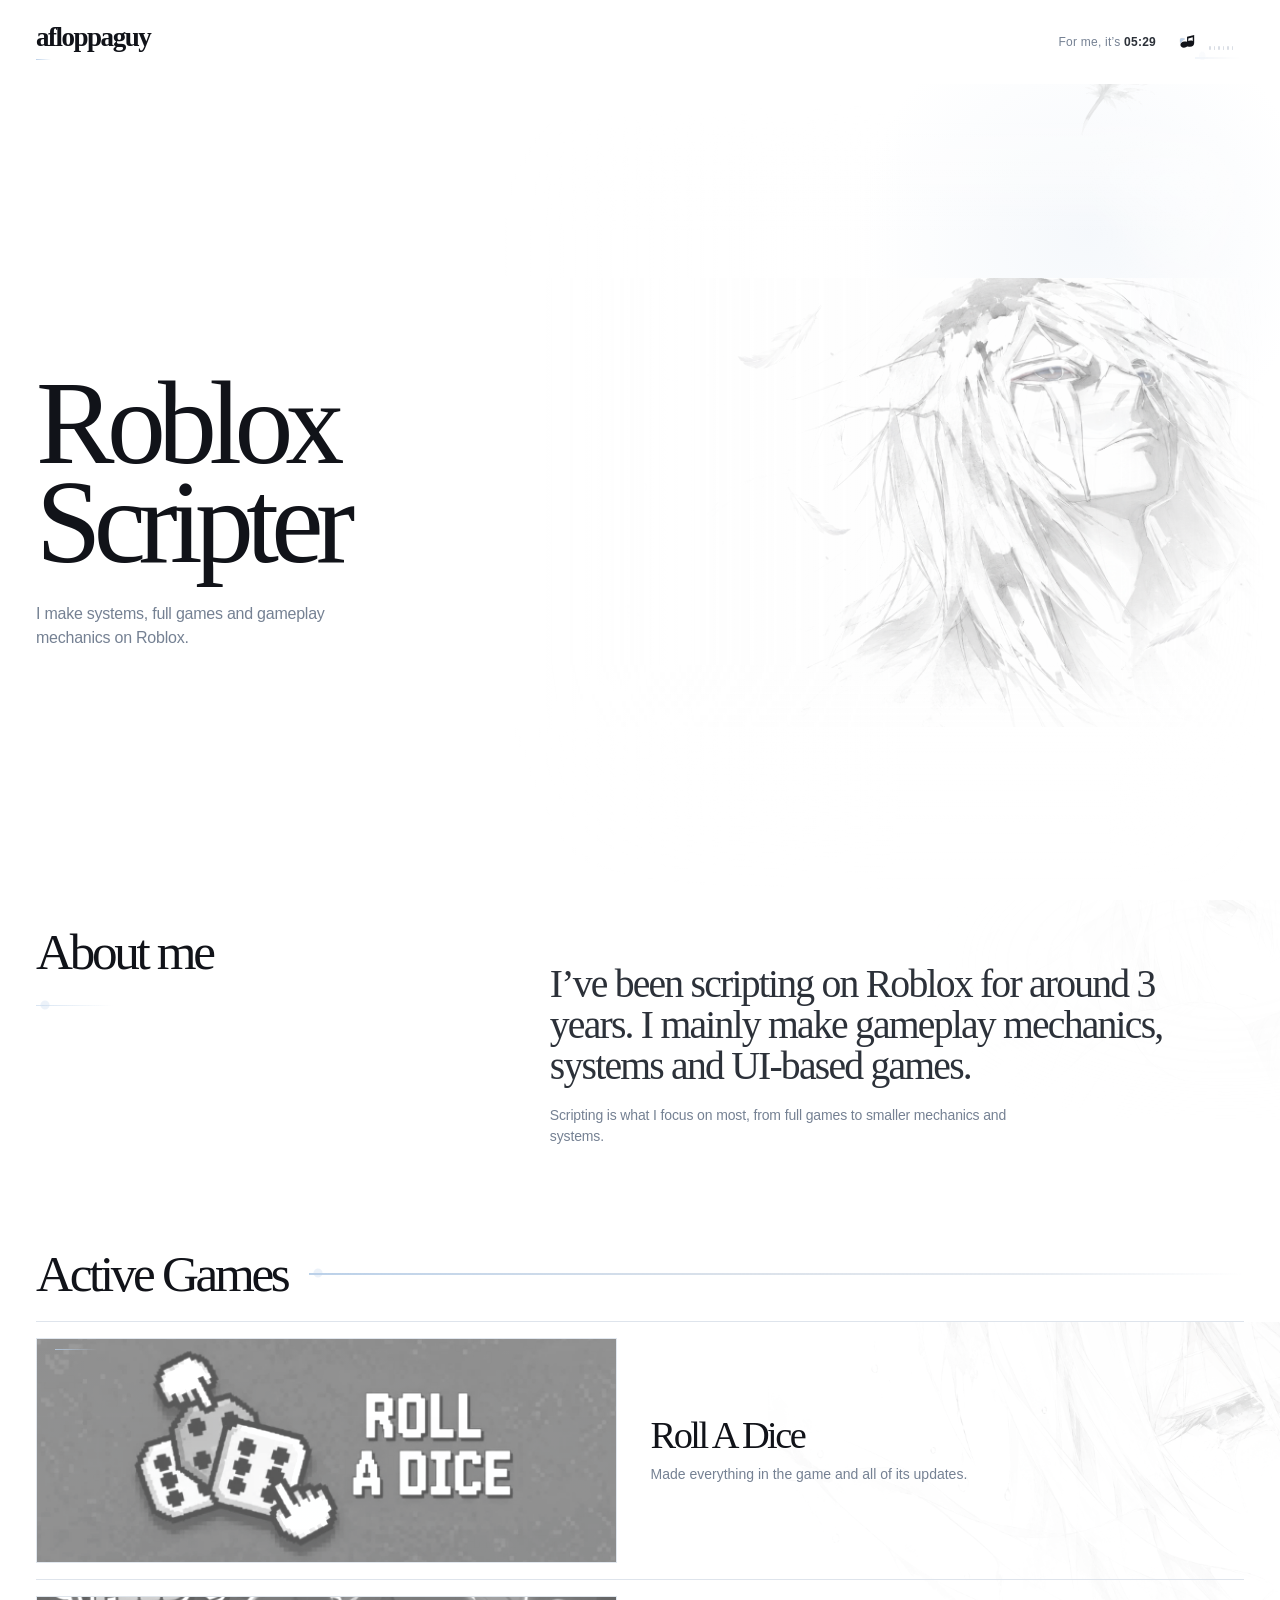
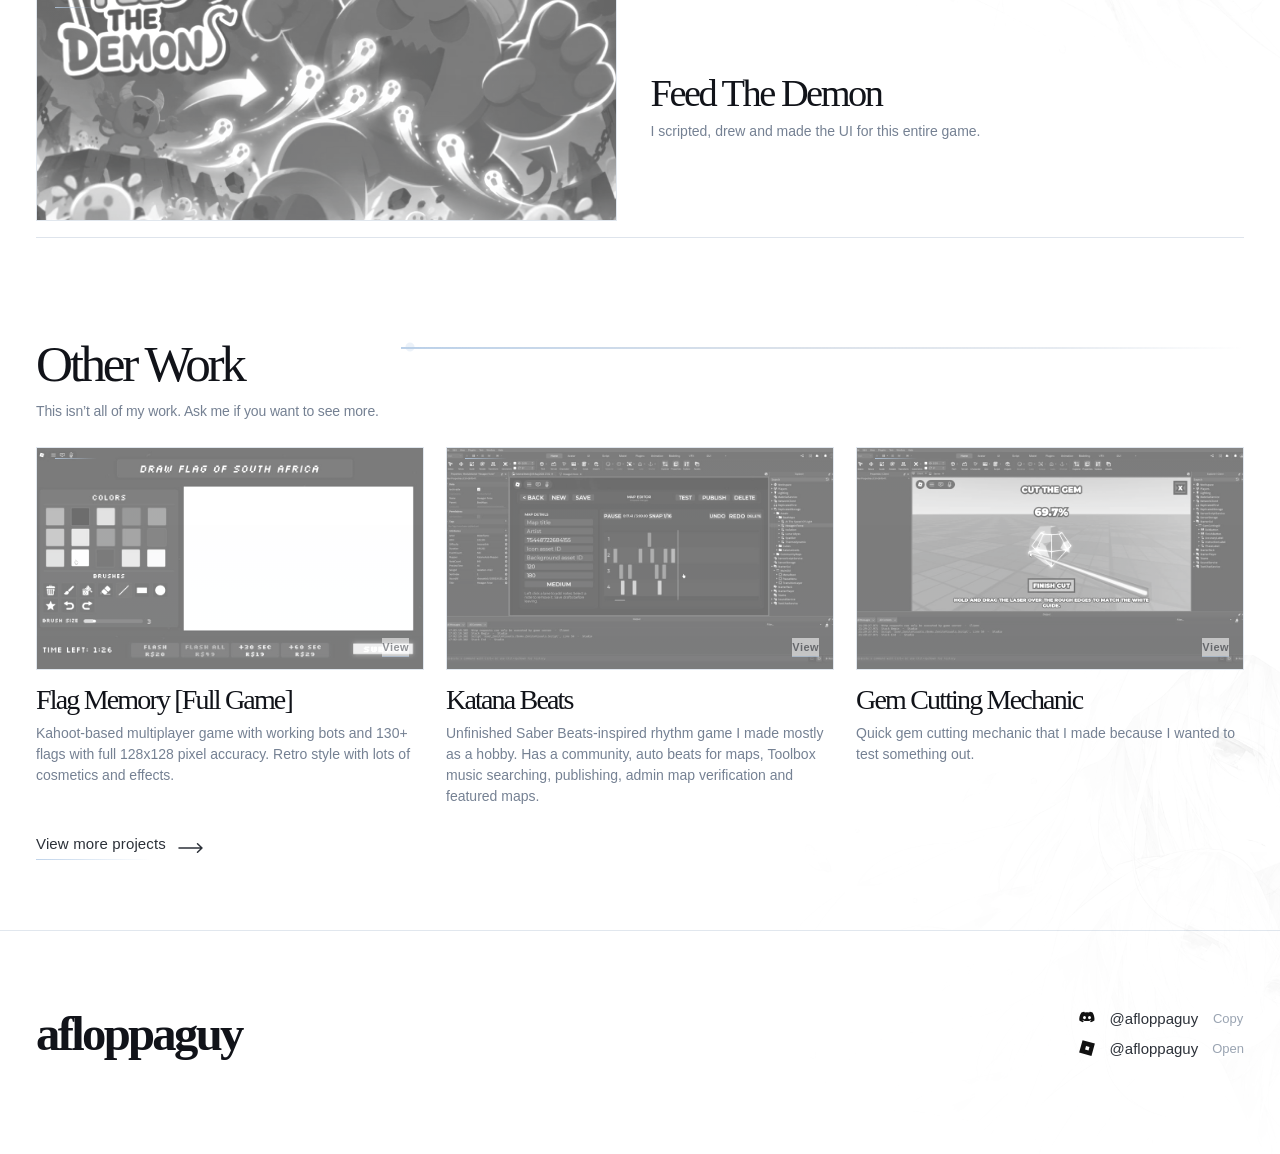
==== commit 4ea30c50: "New Portfolio Updated portfolio" ====
--- a/index.html
+++ b/index.html
@@ -3,70 +3,237 @@
 <head>
   <meta charset="utf-8">
   <meta name="viewport" content="width=device-width, initial-scale=1">
-  <meta name="theme-color" content="#111315">
-  <meta name="description" content="Roblox developer focused on scripting, interfaces and VFX.">
-  <meta property="og:title" content="afloppaguy">
-  <meta property="og:description" content="Roblox developer focused on scripting, interfaces and VFX.">
-  <meta property="og:type" content="website">
-  <meta property="og:url" content="https://afloppaguy.github.io/dev/">
-  <meta property="og:image" content="https://afloppaguy.github.io/dev/assets/social-card.jpg">
-  <meta name="twitter:card" content="summary_large_image">
-  <title>afloppaguy</title>
-  <link rel="icon" type="image/png" href="assets/favicon.png">
-  <link rel="preconnect" href="https://fonts.googleapis.com">
-  <link rel="preconnect" href="https://fonts.gstatic.com" crossorigin>
-  <link href="https://fonts.googleapis.com/css2?family=Silkscreen:wght@400;700&display=swap" rel="stylesheet">
-  <link rel="stylesheet" href="styles/main.css">
-  <script src="scripts/site.js" defer></script>
+  <meta name="theme-color" content="#ffffff">
+  <meta name="color-scheme" content="light">
+  <meta name="description" content="afloppaguy | Roblox Scripter">
+  <title>afloppaguy | Roblox Scripter</title>
+  <link rel="icon" type="image/jpeg" href="assets/favicon.jpg">
+  <link rel="apple-touch-icon" href="assets/favicon.jpg">
+  <link rel="stylesheet" href="styles.css">
 </head>
-<body data-page="home">
-  <header class="site-header">
-    <a class="site-name" href="index.html">afloppaguy</a>
-    <nav class="site-nav" aria-label="Main navigation">
-      <a href="work.html">Work</a>
-      <a href="about.html">About</a>
-      <button class="sound-button" type="button" data-sound-toggle aria-pressed="false">Sound off</button>
-    </nav>
+<body>
+  <div class="feather-field" aria-hidden="true">
+    <img class="feather feather-1" src="assets/feathers/feather-1.png" alt="">
+    <img class="feather feather-2" src="assets/feathers/feather-2.png" alt="">
+    <img class="feather feather-3" src="assets/feathers/feather-3.png" alt="">
+    <img class="feather feather-4" src="assets/feathers/feather-4.png" alt="">
+    <img class="feather feather-5" src="assets/feathers/feather-5.png" alt="">
+    <img class="feather feather-6" src="assets/feathers/feather-6.png" alt="">
+    <img class="feather feather-7" src="assets/feathers/feather-7.png" alt="">
+    <img class="feather feather-8" src="assets/feathers/feather-8.png" alt="">
+  </div>
+
+  <header class="site-header" id="siteHeader">
+    <div class="shell header-inner">
+      <a class="wordmark" href="#top" aria-label="Back to top">afloppaguy</a>
+      <div class="header-tools">
+        <p class="owner-time" aria-live="off">For me, it’s <time id="ownerTime">--:--</time></p>
+        <button class="music-toggle" id="musicToggle" type="button" aria-label="Play music" aria-pressed="false" title="Play music">
+          <span class="music-note" aria-hidden="true">
+            <svg viewBox="0 0 28 28" role="presentation">
+              <path class="note-stem" d="M16 5.2v11.4c0 2.3-1.7 4.3-4.8 4.3-2.5 0-4-1.4-4-3.3 0-2.2 2-3.7 4.6-3.7 1.1 0 2 .2 2.8.5V8.8l8-2.2v9.1c0 2.3-1.7 4.2-4.7 4.2-2.4 0-3.9-1.4-3.9-3.2 0-2.2 1.9-3.8 4.5-3.8.9 0 1.7.2 2.5.5V9.2L16 10.5z"/>
+              <path class="note-feather" d="M7.2 10.7c2.4-.6 4.3-.3 5.2.6-2.2.9-3.8 2.7-4.8 4.9-1.1-1.3-1.2-3.8-.4-5.5z"/>
+            </svg>
+          </span>
+          <span class="music-bars" aria-hidden="true">
+            <i></i><i></i><i></i><i></i><i></i><i></i>
+          </span>
+        </button>
+      </div>
+    </div>
   </header>
 
-  <main>
-    <section class="home-hero page-width">
-      <div class="home-intro">
-        <h1>Hey, I’m<br>afloppaguy.</h1>
-        <p>I script Roblox games and also make UI, VFX and Studio tools. Most of my work is built from scratch, and every project on this site was made by me.</p>
-        <div class="home-actions">
-          <a class="plain-button plain-button--filled" href="work.html">See my work</a>
-          <button class="plain-button" type="button" data-copy-discord>Copy Discord</button>
-        </div>
-      </div>
-      <figure class="profile-figure">
-        <img src="assets/profile.png" alt="afloppaguy profile image">
-      </figure>
-    </section>
-
-    <section class="page-width home-selected" aria-labelledby="selected-title">
-      <div class="simple-heading">
-        <h2 id="selected-title">Selected work</h2>
-        <a href="work.html">View everything →</a>
-      </div>
-      <div id="featured-work" class="featured-work" aria-live="polite"></div>
-    </section>
-
-    <section class="home-contact page-width">
-      <h2>Commissions are open.</h2>
-      <p>I mainly take paid per-task work. Send me what you need, references and what already exists.</p>
-      <div class="home-actions">
-        <button class="plain-button plain-button--filled" type="button" data-copy-discord>Copy @afloppaguy</button>
-        <a class="text-link" href="https://www.youtube.com/@afloppaguy" target="_blank" rel="noreferrer">YouTube ↗</a>
+  <main id="top">
+    <section class="hero">
+      <div class="shell hero-shell">
+        <div class="hero-copy reveal">
+          <h1>Roblox<br>Scripter</h1>
+          <p>I make systems, full games and gameplay mechanics on Roblox.</p>
+        </div>
+
+        <div class="hero-visual" aria-hidden="true">
+          <img class="hero-image" src="assets/hero-main.png" alt="">
+          <img class="hero-overlay" src="assets/hero-overlay.png" alt="">
+        </div>
+      </div>
+    </section>
+
+    <section class="section about-section" aria-labelledby="about-heading">
+      <div class="about-fragment" aria-hidden="true">
+        <img src="assets/fragment-soft-girl.png" alt="">
+      </div>
+      <div class="shell about-shell reveal">
+        <div class="about-title">
+          <h2 id="about-heading">About me</h2>
+          <span class="section-rule" aria-hidden="true"></span>
+        </div>
+        <div class="about-copy">
+          <p>I’ve been scripting on Roblox for around 3 years. I mainly make gameplay mechanics, systems and UI-based games.</p>
+          <p class="about-secondary">Scripting is what I focus on most, from full games to smaller mechanics and systems.</p>
+        </div>
+      </div>
+    </section>
+
+    <section class="section games-section">
+      <div class="games-fragment" aria-hidden="true">
+        <img src="assets/fragment-eye.png" alt="">
+      </div>
+      <div class="shell section-shell">
+        <div class="section-head reveal">
+          <h2>Active Games</h2>
+          <span class="section-rule" aria-hidden="true"></span>
+        </div>
+
+        <div class="games-list reveal">
+          <a class="game-row" href="https://www.roblox.com/games/135731402994040/Roll-A-Dice" target="_blank" rel="noreferrer" data-roblox-game data-place-id="135731402994040">
+            <div class="game-thumb media-frame"><img src="assets/roll-a-dice.png" alt="Roll A Dice portfolio thumbnail"></div>
+            <div class="game-copy">
+              <h3>Roll A Dice</h3>
+              <p>Made everything in the game and all of its updates.</p>
+            </div>
+            <dl class="game-stats" hidden>
+              <div><dt>CCU</dt><dd data-stat="playing"></dd></div>
+              <div><dt>Visits</dt><dd data-stat="visits"></dd></div>
+            </dl>
+          </a>
+          <a class="game-row" href="https://www.roblox.com/games/134082194687128/Feed-The-Demon" target="_blank" rel="noreferrer" data-roblox-game data-place-id="134082194687128">
+            <div class="game-thumb media-frame"><img src="assets/feed-the-demon.png" alt="Feed The Demon portfolio thumbnail"></div>
+            <div class="game-copy">
+              <h3>Feed The Demon</h3>
+              <p>I scripted, drew and made the UI for this entire game.</p>
+            </div>
+            <dl class="game-stats" hidden>
+              <div><dt>CCU</dt><dd data-stat="playing"></dd></div>
+              <div><dt>Visits</dt><dd data-stat="visits"></dd></div>
+            </dl>
+          </a>
+        </div>
+      </div>
+    </section>
+
+    <section class="section work-section">
+      <div class="work-fragment" aria-hidden="true">
+        <img src="assets/fragment-soft-girl.png" alt="">
+      </div>
+      <div class="shell section-shell">
+        <div class="section-head reveal section-head-stack">
+          <div>
+            <h2>Other Work</h2>
+            <p class="section-note">This isn’t all of my work. Ask me if you want to see more.</p>
+          </div>
+          <span class="section-rule" aria-hidden="true"></span>
+        </div>
+
+        <div class="work-grid reveal" id="workGrid">
+          <article class="work-card">
+            <button class="work-thumb media-frame work-media-button" type="button" data-project-media="flag-memory" aria-label="Open Flag Memory videos">
+              <video muted loop playsinline preload="none" poster="assets/projects/flag-memory-round.jpg" aria-hidden="true">
+                <source src="assets/projects/flag-memory-round.mp4" type="video/mp4">
+              </video>
+              <span class="media-open-label" aria-hidden="true">View</span>
+            </button>
+            <h3>Flag Memory [Full Game]</h3>
+            <p>Kahoot-based multiplayer game with working bots and 130+ flags with full 128x128 pixel accuracy. Retro style with lots of cosmetics and effects.</p>
+          </article>
+
+          <article class="work-card">
+            <button class="work-thumb media-frame work-media-button" type="button" data-project-media="katana-beats" aria-label="Open Katana Beats video">
+              <video muted loop playsinline preload="none" poster="assets/projects/katana-beats.jpg" aria-hidden="true">
+                <source src="assets/projects/katana-beats.mp4" type="video/mp4">
+              </video>
+              <span class="media-open-label" aria-hidden="true">View</span>
+            </button>
+            <h3>Katana Beats</h3>
+            <p>Unfinished Saber Beats-inspired rhythm game I made mostly as a hobby. Has a community, auto beats for maps, Toolbox music searching, publishing, admin map verification and featured maps.</p>
+          </article>
+
+          <article class="work-card">
+            <button class="work-thumb media-frame work-media-button" type="button" data-project-media="gem-cutting" aria-label="Open Gem Cutting Mechanic video">
+              <video muted loop playsinline preload="none" poster="assets/projects/gem-cutting.jpg" aria-hidden="true">
+                <source src="assets/projects/gem-cutting.mp4" type="video/mp4">
+              </video>
+              <span class="media-open-label" aria-hidden="true">View</span>
+            </button>
+            <h3>Gem Cutting Mechanic</h3>
+            <p>Quick gem cutting mechanic that I made because I wanted to test something out.</p>
+          </article>
+
+          <article class="work-card work-extra" hidden>
+            <button class="work-thumb media-frame work-media-button" type="button" data-project-media="seedpack-reveal" aria-label="Open Seedpack Reveal video">
+              <video muted loop playsinline preload="none" poster="assets/projects/seedpack-reveal.jpg" aria-hidden="true">
+                <source src="assets/projects/seedpack-reveal.mp4" type="video/mp4">
+              </video>
+              <span class="media-open-label" aria-hidden="true">View</span>
+            </button>
+            <h3>Seedpack Reveal</h3>
+            <p>Seed reveal for a “seedpack” on a game that I made.</p>
+          </article>
+
+          <article class="work-card work-extra" hidden>
+            <button class="work-thumb media-frame work-media-button" type="button" data-project-media="dialogue-system" aria-label="Open Dialogue System video">
+              <video muted loop playsinline preload="none" poster="assets/projects/dialogue-system.jpg" aria-hidden="true">
+                <source src="assets/projects/dialogue-system.mp4" type="video/mp4">
+              </video>
+              <span class="media-open-label" aria-hidden="true">View</span>
+            </button>
+            <h3>Dialogue System</h3>
+            <p>Quick dialogue system I made on a commission.</p>
+          </article>
+
+          <article class="work-card work-extra" hidden>
+            <button class="work-thumb media-frame work-media-button" type="button" data-project-media="quest-board" aria-label="Open Quest Board and Quest System video">
+              <video muted loop playsinline preload="none" poster="assets/projects/quest-board.jpg" aria-hidden="true">
+                <source src="assets/projects/quest-board.mp4" type="video/mp4">
+              </video>
+              <span class="media-open-label" aria-hidden="true">View</span>
+            </button>
+            <h3>Quest Board + Quest System</h3>
+            <p>Cool little quest system I made for a personal hobby game.</p>
+          </article>
+
+        </div>
+
+        <button class="view-more reveal" id="viewMore" type="button" aria-expanded="false" aria-controls="workGrid">
+          <span>View more projects</span>
+          <svg viewBox="0 0 28 12" aria-hidden="true"><path d="M1 6h23M19.5 1.8 24 6l-4.5 4.2"/></svg>
+        </button>
       </div>
     </section>
   </main>
 
-  <footer class="site-footer page-width">
-    <span>© <span data-year></span> afloppaguy</span>
-    <span>Roblox Studio · CEST</span>
+  <footer class="site-footer">
+    <div class="shell footer-inner reveal">
+      <div class="footer-name">afloppaguy</div>
+      <div class="contacts">
+        <button class="contact contact-copy" type="button" data-copy="@afloppaguy" aria-label="Copy Discord username @afloppaguy">
+          <img src="assets/discord.svg" alt="" aria-hidden="true">
+          <span>@afloppaguy</span>
+          <em class="contact-state" aria-hidden="true">Copy</em>
+        </button>
+        <a class="contact" href="https://www.roblox.com/users/profile?username=afloppaguy" target="_blank" rel="noreferrer" aria-label="Open Roblox profile for afloppaguy">
+          <img src="assets/roblox.svg" alt="" aria-hidden="true">
+          <span>@afloppaguy</span>
+          <em class="contact-state" aria-hidden="true">Open</em>
+        </a>
+      </div>
+    </div>
   </footer>
 
-  <div class="toast" data-toast role="status" aria-live="polite"></div>
+  <dialog class="project-viewer" id="projectViewer" aria-labelledby="projectViewerTitle">
+    <div class="project-viewer-inner">
+      <div class="project-viewer-head">
+        <h2 id="projectViewerTitle"></h2>
+        <button class="project-viewer-close" id="projectViewerClose" type="button" aria-label="Close media viewer">Close</button>
+      </div>
+      <div class="project-viewer-switcher" id="projectViewerSwitcher" aria-label="Choose project video"></div>
+      <div class="project-viewer-media">
+        <video id="projectViewerVideo" controls playsinline preload="metadata"></video>
+        <img id="projectViewerImage" alt="" hidden>
+      </div>
+    </div>
+  </dialog>
+
+  <audio id="portfolioAudio" src="assets/music.mp3" loop preload="auto" autoplay playsinline></audio>
+  <script src="script.js"></script>
 </body>
 </html>
--- a/styles.css
+++ b/styles.css
@@ -0,0 +1,988 @@
+:root {
+  --bg: #fff;
+  --ink: #111319;
+  --ink-2: #2c3139;
+  --muted: #758193;
+  --muted-2: #9aa4b2;
+  --line: #d9e0e9;
+  --line-2: #eef2f6;
+  --ice: #e8f1fb;
+  --ice-2: #b9cfe8;
+  --shell: 1240px;
+  --header-h: 84px;
+  --display: "Bodoni 72", Didot, "Iowan Old Style", Georgia, serif;
+  --sans: "Segoe UI Variable", "Segoe UI", Arial, Helvetica, sans-serif;
+}
+
+* { box-sizing: border-box; }
+html {
+  background: var(--bg);
+  color-scheme: light;
+  scroll-behavior: smooth;
+  scrollbar-color: #111319 #fff;
+}
+body {
+  margin: 0;
+  min-width: 320px;
+  overflow-x: hidden;
+  background: var(--bg);
+  color: var(--ink);
+  font-family: var(--sans);
+  -webkit-font-smoothing: antialiased;
+  text-rendering: optimizeLegibility;
+}
+body::-webkit-scrollbar { width: 11px; }
+body::-webkit-scrollbar-track { background: #fff; }
+body::-webkit-scrollbar-thumb { background: #111319; border-radius: 999px; border: 2px solid #fff; }
+img { display: block; max-width: 100%; }
+a { color: inherit; text-decoration: none; }
+button { font: inherit; color: inherit; }
+button, a { -webkit-tap-highlight-color: transparent; }
+.shell { width: min(calc(100% - 72px), var(--shell)); margin-inline: auto; }
+
+.site-header {
+  position: fixed;
+  inset: 0 0 auto;
+  height: var(--header-h);
+  z-index: 90;
+  background: rgba(255,255,255,.97);
+  backdrop-filter: saturate(115%) blur(10px);
+  border-bottom: 1px solid rgba(224,231,238,.55);
+}
+.site-header::after {
+  content: "";
+  position: absolute;
+  left: 50%; bottom: -1px;
+  width: min(calc(100% - 72px), var(--shell));
+  height: 14px;
+  transform: translateX(-50%);
+  pointer-events: none;
+  background:
+    linear-gradient(to right, transparent 0, rgba(185,207,232,.95) 3%, rgba(217,224,233,.95) 10%, rgba(217,224,233,.88) 58%, transparent 100%) center 8px / 100% 2px no-repeat,
+    radial-gradient(circle at 32px 7px, rgba(185,207,232,.32) 0 5px, transparent 6px);
+  opacity: .9;
+}
+.header-inner {
+  height: 100%;
+  display: flex;
+  justify-content: space-between;
+  align-items: center;
+  gap: 24px;
+}
+.wordmark,
+.footer-name {
+  font-family: var(--display);
+  font-weight: 600;
+  letter-spacing: -.055em;
+}
+.wordmark {
+  font-size: 27px;
+  line-height: 1;
+}
+.wordmark::after {
+  content: "";
+  display: block;
+  width: 100%;
+  height: 1px;
+  margin-top: 8px;
+  background: linear-gradient(to right, rgba(185,207,232,.95), transparent 88%);
+  transform: scaleX(.15);
+  transform-origin: left;
+  transition: transform .24s ease;
+}
+.wordmark:hover::after,
+.wordmark:focus-visible::after { transform: scaleX(1); }
+.header-tools {
+  display: flex;
+  align-items: center;
+  gap: 18px;
+}
+.owner-time {
+  margin: 0;
+  font-size: 12px;
+  color: var(--muted);
+  letter-spacing: .02em;
+  white-space: nowrap;
+}
+.owner-time time {
+  color: var(--ink-2);
+  font-weight: 600;
+  font-variant-numeric: tabular-nums;
+}
+.music-toggle {
+  position: relative;
+  display: inline-flex;
+  align-items: center;
+  gap: 10px;
+  padding: 0 0 2px;
+  border: 0;
+  background: transparent;
+  cursor: pointer;
+}
+.music-toggle::after {
+  content: "";
+  position: absolute;
+  left: 2px; right: 0; bottom: -4px;
+  height: 10px;
+  background:
+    linear-gradient(to right, rgba(185,207,232,.95), rgba(217,224,233,.88) 46%, transparent 92%) center 7px / 100% 2px no-repeat,
+    radial-gradient(circle at 10px 6px, rgba(185,207,232,.35) 0 4px, transparent 5px);
+  opacity: .34;
+  transform: scaleX(.72);
+  transform-origin: right;
+  transition: transform .28s ease, opacity .28s ease, filter .28s ease;
+}
+.music-toggle:hover::after,
+.music-toggle:focus-visible::after {
+  transform: scaleX(1);
+  opacity: .9;
+  filter: drop-shadow(0 0 6px rgba(185,207,232,.8));
+}
+.music-note {
+  width: 28px;
+  height: 28px;
+  flex: 0 0 28px;
+}
+.music-note svg { width: 100%; height: 100%; }
+.note-stem {
+  fill: #111319;
+  transition: fill .22s ease, opacity .22s ease;
+}
+.note-feather {
+  fill: rgba(185,207,232,.95);
+  stroke: rgba(17,19,25,.18);
+  stroke-width: .4;
+  transition: transform .24s ease, filter .24s ease, opacity .24s ease;
+}
+.music-toggle.is-playing .note-feather {
+  transform: translateY(-.2px);
+  filter: drop-shadow(0 0 7px rgba(185,207,232,.7));
+}
+.music-bars {
+  display: flex;
+  align-items: end;
+  gap: 3px;
+  min-width: 30px;
+  height: 20px;
+}
+.music-bars i {
+  display: block;
+  width: 2px;
+  height: 5px;
+  border-radius: 1px;
+  background: #aab5c3;
+  transform-origin: center bottom;
+  opacity: .78;
+}
+.music-toggle.is-playing .music-bars i {
+  background: linear-gradient(to top, #181c23, #8ca9c9 72%, #edf5ff 100%);
+  animation: bars 540ms ease-in-out infinite alternate;
+}
+.music-toggle.is-playing .music-bars i:nth-child(2) { animation-duration: 620ms; }
+.music-toggle.is-playing .music-bars i:nth-child(3) { animation-duration: 480ms; }
+.music-toggle.is-playing .music-bars i:nth-child(4) { animation-duration: 720ms; }
+.music-toggle.is-playing .music-bars i:nth-child(5) { animation-duration: 560ms; }
+.music-toggle.is-playing .music-bars i:nth-child(6) { animation-duration: 690ms; }
+.music-toggle.is-muted .music-bars i,
+.music-toggle:not(.is-playing) .music-bars i {
+  animation: none;
+  height: 4px;
+  opacity: .44;
+}
+.music-toggle.is-muted .note-stem { fill: #707a89; }
+.music-toggle.is-muted .note-feather { opacity: .55; }
+
+.hero {
+  position: relative;
+  min-height: min(980px, 100svh);
+  padding-top: var(--header-h);
+  overflow: clip;
+}
+.hero::before {
+  content: "";
+  position: absolute;
+  inset: 0;
+  pointer-events: none;
+  background:
+    radial-gradient(circle at 85% 26%, rgba(185,207,232,.14) 0, transparent 18%),
+    linear-gradient(to bottom, rgba(255,255,255,.25), rgba(255,255,255,.98) 92%);
+}
+.hero-shell {
+  position: relative;
+  min-height: calc(min(980px, 100svh) - var(--header-h));
+  display: flex;
+  align-items: center;
+}
+.hero-copy {
+  position: relative;
+  z-index: 2;
+  width: min(44%, 520px);
+  padding-top: 40px;
+}
+.hero-copy h1,
+.section-head h2,
+.game-copy h3,
+.work-card h3 {
+  margin: 0;
+  font-family: var(--display);
+  font-weight: 500;
+  letter-spacing: -.065em;
+}
+.hero-copy h1 {
+  font-size: clamp(82px, 9.2vw, 154px);
+  line-height: .84;
+}
+.hero-copy p {
+  width: min(100%, 360px);
+  margin: 30px 0 0;
+  color: var(--muted);
+  font-size: clamp(16px, 1.25vw, 20px);
+  line-height: 1.5;
+  letter-spacing: -.015em;
+}
+.hero-visual {
+  position: absolute;
+  inset: 2.5% -2% 0 36%;
+  pointer-events: none;
+}
+.hero-image,
+.hero-overlay {
+  position: absolute;
+  inset: 0;
+  width: 100%;
+  height: 100%;
+  object-fit: contain;
+  object-position: right center;
+}
+.hero-image {
+  opacity: .92;
+  mix-blend-mode: multiply;
+  filter: saturate(.96) brightness(1.01);
+}
+.hero-overlay {
+  opacity: .32;
+  mix-blend-mode: screen;
+  transform: translateX(2.4%);
+}
+.hero-visual::before,
+.hero-visual::after {
+  content: "";
+  position: absolute;
+  inset: 0;
+}
+.hero-visual::before {
+  background:
+    linear-gradient(to left, rgba(255,255,255,0) 38%, rgba(255,255,255,.12) 44%, rgba(255,255,255,.72) 62%, #fff 81%),
+    linear-gradient(to bottom, rgba(255,255,255,0) 46%, rgba(255,255,255,.28) 64%, rgba(255,255,255,.85) 84%, #fff 100%),
+    linear-gradient(to top, rgba(255,255,255,0) 76%, rgba(255,255,255,.68) 94%, #fff 100%);
+  z-index: 2;
+}
+.hero-visual::after {
+  z-index: 3;
+  background:
+    radial-gradient(ellipse 50% 56% at 96% 6%, rgba(255,255,255,.92), transparent 66%),
+    radial-gradient(ellipse 36% 42% at 100% 94%, rgba(255,255,255,.95), transparent 70%),
+    radial-gradient(ellipse 24% 24% at 75% 18%, rgba(255,255,255,.28), transparent 66%);
+}
+
+.section {
+  position: relative;
+  overflow: clip;
+}
+.section-shell {
+  position: relative;
+  z-index: 2;
+}
+.games-section {
+  padding: 18px 0 48px;
+}
+.work-section {
+  padding: 54px 0 70px;
+}
+.section-head {
+  display: flex;
+  align-items: center;
+  gap: 22px;
+  margin-bottom: 24px;
+}
+.section-head-stack {
+  align-items: start;
+}
+.section-head h2 {
+  font-size: clamp(48px, 4vw, 60px);
+  line-height: .92;
+}
+.section-note {
+  margin: 14px 0 0;
+  color: var(--muted);
+  font-size: 14px;
+  line-height: 1.55;
+  letter-spacing: -.01em;
+}
+.section-rule {
+  position: relative;
+  flex: 1;
+  min-width: 120px;
+  height: 16px;
+}
+.section-rule::before,
+.section-rule::after {
+  content: "";
+  position: absolute;
+  left: 0; right: 0;
+}
+.section-rule::before {
+  top: 7px;
+  height: 2px;
+  background: linear-gradient(to right, rgba(185,207,232,.95) 0, rgba(217,224,233,.95) 46%, rgba(217,224,233,.64) 78%, transparent 100%);
+}
+.section-rule::after {
+  top: 1px;
+  width: 88px;
+  right: auto;
+  height: 13px;
+  background:
+    radial-gradient(circle at 9px 6px, rgba(185,207,232,.34) 0 4px, transparent 5px),
+    linear-gradient(to right, rgba(185,207,232,.7), transparent 88%) center 6px / 100% 1px no-repeat;
+  opacity: .8;
+}
+.games-fragment,
+.work-fragment {
+  position: absolute;
+  pointer-events: none;
+  mix-blend-mode: multiply;
+}
+.games-fragment {
+  right: -8%;
+  top: 90px;
+  width: min(48vw, 720px);
+  opacity: .24;
+}
+.work-fragment {
+  right: -6%;
+  bottom: -42px;
+  width: min(44vw, 660px);
+  opacity: .16;
+}
+
+.games-list {
+  display: grid;
+  gap: 0;
+  border-top: 1px solid rgba(217,224,233,.86);
+}
+.game-row {
+  display: grid;
+  grid-template-columns: minmax(300px, 2.25fr) minmax(220px, 1.35fr) minmax(220px, .95fr);
+  align-items: center;
+  gap: 34px;
+  padding: 16px 0;
+  border-bottom: 1px solid rgba(217,224,233,.86);
+}
+.media-frame {
+  position: relative;
+  overflow: hidden;
+  background: linear-gradient(180deg, rgba(255,255,255,.92), rgba(249,251,253,.96));
+  border: 1px solid rgba(221,228,236,.88);
+}
+.media-frame::before {
+  content: "";
+  position: absolute;
+  left: 18px; top: 10px;
+  width: 42px; height: 1px;
+  background: linear-gradient(to right, rgba(185,207,232,.8), transparent);
+  z-index: 2;
+}
+.game-thumb,
+.work-thumb {
+  aspect-ratio: 16 / 6.2;
+}
+.game-thumb img,
+.work-thumb img {
+  width: 100%;
+  height: 100%;
+  object-fit: cover;
+  filter: grayscale(1) contrast(.9) brightness(1.05);
+  opacity: .95;
+  transition: transform .65s cubic-bezier(.22,1,.36,1), filter .35s ease, opacity .35s ease;
+}
+.game-row:hover img,
+.work-card:hover img {
+  transform: scale(1.04);
+  filter: grayscale(.32) contrast(.96) brightness(1.01);
+  opacity: 1;
+}
+.game-copy h3 {
+  font-size: clamp(34px, 3vw, 46px);
+  line-height: .96;
+}
+.game-copy p,
+.work-card p {
+  margin: 10px 0 0;
+  color: var(--muted);
+  font-size: 14px;
+  line-height: 1.5;
+}
+.game-stats {
+  margin: 0;
+  display: grid;
+  grid-template-columns: repeat(2, 1fr);
+  gap: 28px;
+}
+.game-stats div {
+  padding-left: 22px;
+  border-left: 1px solid rgba(217,224,233,.96);
+}
+.game-stats dt {
+  margin-bottom: 12px;
+  color: var(--muted-2);
+  font-size: 12px;
+  font-weight: 600;
+  letter-spacing: .08em;
+  text-transform: uppercase;
+}
+.game-stats dd {
+  margin: 0;
+  font-family: var(--display);
+  font-size: clamp(30px, 2.6vw, 42px);
+  line-height: .95;
+  letter-spacing: -.05em;
+}
+
+.work-grid {
+  display: grid;
+  grid-template-columns: repeat(3, minmax(0, 1fr));
+  gap: 22px;
+}
+.work-card {
+  position: relative;
+}
+.work-thumb {
+  aspect-ratio: 1.74 / 1;
+  margin-bottom: 16px;
+}
+.work-card h3 {
+  font-size: clamp(28px, 2.1vw, 34px);
+  line-height: .98;
+}
+.work-extra.revealed {
+  animation: fade-in-up .46s cubic-bezier(.22,1,.36,1) both;
+}
+.view-more {
+  display: inline-flex;
+  align-items: center;
+  gap: 12px;
+  margin-top: 28px;
+  padding: 0;
+  border: 0;
+  background: transparent;
+  color: var(--ink-2);
+  cursor: pointer;
+}
+.view-more span {
+  position: relative;
+  font-size: 15px;
+  letter-spacing: .01em;
+}
+.view-more span::after {
+  content: "";
+  display: block;
+  width: 100%;
+  height: 1px;
+  margin-top: 7px;
+  background: linear-gradient(to right, rgba(185,207,232,.9), transparent 88%);
+  transition: transform .24s ease;
+  transform-origin: left;
+}
+.view-more:hover span::after,
+.view-more:focus-visible span::after { transform: scaleX(1.06); }
+.view-more svg {
+  width: 28px;
+  height: 12px;
+  overflow: visible;
+}
+.view-more path {
+  fill: none;
+  stroke: currentColor;
+  stroke-width: 1.5;
+  stroke-linecap: round;
+  stroke-linejoin: round;
+}
+
+.site-footer {
+  position: relative;
+  padding: 78px 0 92px;
+  border-top: 1px solid rgba(217,224,233,.78);
+}
+.site-footer::before {
+  content: "";
+  position: absolute;
+  right: -3%;
+  bottom: -2%;
+  width: min(42vw, 620px);
+  aspect-ratio: 16 / 10;
+  background: url("assets/fragment-soft-girl.png") right bottom / contain no-repeat;
+  opacity: .08;
+  mix-blend-mode: multiply;
+  pointer-events: none;
+}
+.footer-inner {
+  display: flex;
+  align-items: flex-end;
+  justify-content: space-between;
+  gap: 24px;
+}
+.footer-name { font-size: clamp(46px, 3.8vw, 62px); line-height: .96; }
+.contacts {
+  display: grid;
+  gap: 12px;
+}
+.contact {
+  display: grid;
+  grid-template-columns: 18px auto auto;
+  align-items: center;
+  gap: 14px;
+  padding: 0;
+  border: 0;
+  background: transparent;
+  color: var(--ink-2);
+  text-align: left;
+  cursor: pointer;
+}
+.contact img { width: 18px; height: 18px; }
+.contact span { font-size: 15px; }
+.contact-state {
+  font-style: normal;
+  color: var(--muted-2);
+  font-size: 13px;
+}
+.contact.copied .contact-state { color: var(--ink-2); }
+
+.feather-field {
+  position: fixed;
+  inset: 0;
+  z-index: 10;
+  pointer-events: none;
+  overflow: clip;
+}
+.feather {
+  position: absolute;
+  max-width: none;
+  opacity: .34;
+  filter: saturate(0) brightness(1.04);
+  animation: feather-drift linear infinite;
+}
+.feather-1 { left: 4%; top: -10%; width: 108px; animation-duration: 20s; }
+.feather-2 { left: 18%; top: -16%; width: 74px; animation-duration: 26s; animation-delay: -8s; }
+.feather-3 { left: 37%; top: -12%; width: 88px; animation-duration: 23s; animation-delay: -4s; }
+.feather-4 { right: 17%; top: -14%; width: 92px; animation-duration: 28s; animation-delay: -12s; }
+.feather-5 { right: 7%; top: -8%; width: 116px; animation-duration: 24s; animation-delay: -3s; }
+.feather-6 { right: 40%; top: -11%; width: 78px; animation-duration: 27s; animation-delay: -15s; }
+.feather-7 { left: 55%; top: -17%; width: 64px; animation-duration: 25s; animation-delay: -10s; }
+.feather-8 { left: 76%; top: -13%; width: 84px; animation-duration: 29s; animation-delay: -18s; }
+
+.reveal { animation: fade-in-up .7s cubic-bezier(.22,1,.36,1) both; }
+.reveal:nth-child(2) { animation-delay: .08s; }
+
+@keyframes bars {
+  from { transform: scaleY(.5); }
+  to { transform: scaleY(1.95); }
+}
+@keyframes feather-drift {
+  0% { transform: translate3d(0, -10vh, 0) rotate(0deg); }
+  50% { transform: translate3d(2.7vw, 52vh, 0) rotate(8deg); }
+  100% { transform: translate3d(-2vw, 115vh, 0) rotate(-8deg); }
+}
+@keyframes fade-in-up {
+  from { opacity: 0; transform: translateY(26px); }
+  to { opacity: 1; transform: translateY(0); }
+}
+
+@media (max-width: 1100px) {
+  .shell { width: min(calc(100% - 48px), var(--shell)); }
+  .site-header::after { width: min(calc(100% - 48px), var(--shell)); }
+  .hero { min-height: auto; }
+  .hero-shell {
+    min-height: auto;
+    display: block;
+    padding: 84px 0 28px;
+  }
+  .hero-copy { width: min(100%, 520px); padding-top: 12px; }
+  .hero-visual {
+    position: relative;
+    inset: auto;
+    height: min(76vw, 660px);
+    margin: 32px -20px 0 max(8vw, 8px);
+  }
+  .games-fragment { right: -12%; width: 60vw; opacity: .2; }
+  .work-fragment { right: -12%; width: 58vw; }
+  .game-row {
+    grid-template-columns: 1.75fr 1.1fr;
+  }
+  .game-stats {
+    grid-column: 1 / -1;
+    max-width: 300px;
+  }
+}
+
+@media (max-width: 760px) {
+  .shell { width: min(calc(100% - 28px), var(--shell)); }
+  .site-header { height: 72px; }
+  .site-header::after { width: min(calc(100% - 28px), var(--shell)); }
+  .header-inner { gap: 10px; }
+  .header-tools { gap: 12px; }
+  .wordmark { font-size: 21px; }
+  .owner-time { font-size: 11px; }
+  .music-toggle { gap: 8px; }
+  .music-bars { min-width: 22px; gap: 2px; }
+  .music-bars i { width: 2px; }
+  .hero-shell { padding: 62px 0 20px; }
+  .hero-copy h1 { font-size: clamp(64px, 17vw, 98px); }
+  .hero-copy p { margin-top: 22px; }
+  .hero-visual {
+    height: min(88vw, 500px);
+    margin: 20px -10px 0 14vw;
+  }
+  .section-head { gap: 12px; margin-bottom: 18px; }
+  .section-head h2 { font-size: 36px; }
+  .section-note { font-size: 13px; }
+  .games-section { padding-top: 4px; }
+  .game-row {
+    grid-template-columns: 1fr;
+    gap: 16px;
+    padding: 14px 0 16px;
+  }
+  .game-copy h3 { font-size: 30px; }
+  .game-stats { max-width: none; gap: 16px; }
+  .work-grid { grid-template-columns: 1fr; gap: 18px; }
+  .games-fragment { top: 140px; right: -18%; width: 82vw; opacity: .16; }
+  .work-fragment { right: -28%; bottom: -30px; width: 90vw; opacity: .12; }
+  .footer-inner {
+    align-items: start;
+    flex-direction: column;
+    gap: 24px;
+  }
+  .footer-name { font-size: 40px; }
+  .feather { opacity: .26; }
+}
+
+@media (prefers-reduced-motion: reduce) {
+  html { scroll-behavior: auto; }
+  *, *::before, *::after {
+    animation-duration: 0.01ms !important;
+    animation-iteration-count: 1 !important;
+    transition-duration: 0.01ms !important;
+  }
+}
+
+/* final polish */
+.site-header {
+  border-bottom: 0 !important;
+  box-shadow: none !important;
+}
+.site-header::after { display: none !important; }
+
+.hero-visual {
+  isolation: isolate;
+  -webkit-mask-image: linear-gradient(to right, transparent 0%, rgba(0,0,0,.10) 7%, rgba(0,0,0,.72) 23%, #000 42%, #000 80%, rgba(0,0,0,.64) 91%, transparent 100%), linear-gradient(to bottom, transparent 0%, #000 10%, #000 78%, transparent 100%);
+  -webkit-mask-composite: source-in;
+  mask-image: linear-gradient(to right, transparent 0%, rgba(0,0,0,.10) 7%, rgba(0,0,0,.72) 23%, #000 42%, #000 80%, rgba(0,0,0,.64) 91%, transparent 100%), linear-gradient(to bottom, transparent 0%, #000 10%, #000 78%, transparent 100%);
+  mask-composite: intersect;
+}
+.hero-image {
+  mix-blend-mode: multiply !important;
+  opacity: .88 !important;
+  filter: saturate(.88) contrast(.96) brightness(1.035) !important;
+}
+.hero-overlay {
+  mix-blend-mode: multiply !important;
+  opacity: .13 !important;
+  filter: brightness(1.055) contrast(.92);
+}
+.hero-visual::before {
+  background:
+    linear-gradient(to right, #fff 0%, rgba(255,255,255,.94) 9%, rgba(255,255,255,.28) 32%, transparent 54%),
+    linear-gradient(to bottom, rgba(255,255,255,.68) 0%, transparent 16%, transparent 70%, rgba(255,255,255,.82) 90%, #fff 100%) !important;
+}
+.hero-visual::after {
+  background:
+    radial-gradient(ellipse 32% 34% at 100% 8%, rgba(255,255,255,.98), transparent 70%),
+    radial-gradient(ellipse 28% 38% at 100% 92%, rgba(255,255,255,.98), transparent 72%) !important;
+}
+
+.about-section {
+  position: relative;
+  padding: 28px 0 74px;
+  overflow: clip;
+}
+.about-shell {
+  position: relative;
+  z-index: 2;
+  display: grid;
+  grid-template-columns: minmax(250px,.78fr) minmax(320px,1.22fr);
+  gap: 70px;
+  align-items: end;
+  min-height: 230px;
+}
+.about-title {
+  align-self: start;
+}
+.about-title h2 {
+  margin: 0 0 22px;
+  font-family: var(--display);
+  font-size: clamp(48px,4vw,62px);
+  font-weight: 500;
+  line-height: .94;
+  letter-spacing: -.065em;
+}
+.about-copy {
+  max-width: 620px;
+  padding-bottom: 10px;
+}
+.about-copy p {
+  margin: 0;
+  color: var(--ink-2);
+  font-family: var(--display);
+  font-size: clamp(30px,3.1vw,46px);
+  line-height: 1.03;
+  letter-spacing: -.045em;
+}
+.about-copy .about-secondary {
+  margin-top: 18px;
+  max-width: 460px;
+  color: var(--muted);
+  font-family: var(--sans);
+  font-size: 14px;
+  line-height: 1.55;
+  letter-spacing: -.01em;
+}
+.about-fragment {
+  position: absolute;
+  right: -5%;
+  top: -25%;
+  width: min(42vw,650px);
+  opacity: .10;
+  mix-blend-mode: multiply;
+  pointer-events: none;
+  -webkit-mask-image: radial-gradient(ellipse 78% 70% at 78% 48%, #000 18%, rgba(0,0,0,.72) 54%, transparent 83%);
+  mask-image: radial-gradient(ellipse 78% 70% at 78% 48%, #000 18%, rgba(0,0,0,.72) 54%, transparent 83%);
+}
+.about-fragment img { width: 100%; }
+
+.music-toggle {
+  min-width: 70px;
+}
+.music-toggle::after { opacity: .20; }
+.music-toggle:hover::after,
+.music-toggle:focus-visible::after { opacity: .55; }
+.music-note { width: 25px; height: 25px; flex-basis: 25px; }
+.music-bars { height: 18px; min-width: 25px; }
+.music-bars i { width: 1.5px; }
+
+@media (max-width: 760px) {
+  .about-section { padding: 22px 0 50px; }
+  .about-shell { grid-template-columns: 1fr; gap: 26px; min-height: 0; }
+  .about-copy p { font-size: 31px; }
+  .about-fragment { right: -26%; top: 6%; width: 92vw; opacity: .08; }
+}
+
+/* portfolio content + media viewer */
+.header-sentinel {
+  position: absolute;
+  top: 8px;
+  left: 0;
+  width: 1px;
+  height: 1px;
+  pointer-events: none;
+}
+
+.game-row {
+  color: inherit;
+}
+.game-row:focus-visible,
+.work-media-button:focus-visible,
+.project-viewer-close:focus-visible,
+.project-viewer-switcher button:focus-visible {
+  outline: 1px solid #657180;
+  outline-offset: 5px;
+}
+.game-stats[hidden] { display: none; }
+
+.work-media-button {
+  display: block;
+  width: 100%;
+  padding: 0;
+  border: 1px solid rgba(221,228,236,.88);
+  text-align: inherit;
+  cursor: pointer;
+  appearance: none;
+}
+.work-thumb video,
+.work-thumb img,
+.game-thumb img {
+  width: 100%;
+  height: 100%;
+  object-fit: cover;
+  display: block;
+  filter: grayscale(1) contrast(.68) brightness(1.28) !important;
+  opacity: .82;
+  transition: transform .65s cubic-bezier(.22,1,.36,1), filter .35s ease, opacity .35s ease;
+}
+.game-row:hover img,
+.game-row:focus-visible img,
+.work-card:hover .work-thumb video,
+.work-card:hover .work-thumb img,
+.work-media-button:focus-visible video,
+.work-media-button:focus-visible img {
+  transform: scale(1.035);
+  filter: grayscale(0) contrast(1) brightness(1) !important;
+  opacity: 1;
+}
+.work-media-button:active video,
+.work-media-button:active img,
+.game-row:active img {
+  filter: grayscale(0) contrast(1) brightness(1) !important;
+  opacity: 1;
+}
+
+.media-open-label {
+  position: absolute;
+  right: 14px;
+  bottom: 12px;
+  z-index: 3;
+  padding: 4px 0 3px;
+  color: rgba(44,49,57,.74);
+  background: rgba(255,255,255,.82);
+  border-bottom: 1px solid rgba(185,207,232,.95);
+  font-size: 11px;
+  font-weight: 600;
+  letter-spacing: .04em;
+  line-height: 1;
+  opacity: .68;
+  transition: opacity .22s ease, transform .22s ease;
+}
+.work-media-button:hover .media-open-label,
+.work-media-button:focus-visible .media-open-label {
+  opacity: 1;
+  transform: translateY(-1px);
+}
+
+.project-viewer {
+  width: min(1180px, calc(100% - 44px));
+  max-width: none;
+  max-height: calc(100svh - 44px);
+  margin: auto;
+  padding: 0;
+  overflow: visible;
+  border: 1px solid rgba(217,224,233,.94);
+  background: rgba(255,255,255,.985);
+  color: var(--ink);
+  box-shadow: 0 28px 90px rgba(33,42,54,.12);
+}
+.project-viewer::backdrop {
+  background: rgba(246,248,251,.84);
+  backdrop-filter: blur(10px) saturate(70%);
+}
+.project-viewer-inner {
+  padding: 22px;
+}
+.project-viewer-head {
+  display: flex;
+  align-items: baseline;
+  justify-content: space-between;
+  gap: 24px;
+  padding: 0 2px 18px;
+  border-bottom: 1px solid rgba(217,224,233,.9);
+}
+.project-viewer-head h2 {
+  margin: 0;
+  font-family: var(--display);
+  font-size: clamp(30px, 3vw, 48px);
+  font-weight: 500;
+  line-height: .96;
+  letter-spacing: -.055em;
+}
+.project-viewer-close,
+.project-viewer-switcher button {
+  padding: 0;
+  border: 0;
+  background: transparent;
+  color: var(--muted);
+  cursor: pointer;
+}
+.project-viewer-close {
+  font-size: 13px;
+  border-bottom: 1px solid rgba(185,207,232,.9);
+  padding-bottom: 4px;
+}
+.project-viewer-switcher {
+  display: flex;
+  gap: 20px;
+  padding: 15px 2px 13px;
+}
+.project-viewer-switcher[hidden] { display: none; }
+.project-viewer-switcher button {
+  position: relative;
+  padding: 0 0 5px;
+  font-size: 13px;
+}
+.project-viewer-switcher button::after {
+  content: "";
+  position: absolute;
+  left: 0;
+  right: 100%;
+  bottom: 0;
+  height: 1px;
+  background: rgba(112,128,147,.9);
+  transition: right .2s ease;
+}
+.project-viewer-switcher button.is-active {
+  color: var(--ink-2);
+}
+.project-viewer-switcher button.is-active::after {
+  right: 0;
+}
+.project-viewer-media {
+  display: grid;
+  place-items: center;
+  min-height: min(68vh, 720px);
+  margin-top: 16px;
+  overflow: hidden;
+  background: #f7f9fb;
+  border: 1px solid rgba(221,228,236,.88);
+}
+.project-viewer-media video,
+.project-viewer-media img {
+  width: 100%;
+  max-height: min(72vh, 760px);
+  object-fit: contain;
+  background: #f7f9fb;
+  filter: none;
+}
+.project-viewer-media video {
+  accent-color: #667180;
+}
+
+@media (max-width: 760px) {
+  .project-viewer {
+    width: min(100% - 18px, 1180px);
+    max-height: calc(100svh - 18px);
+  }
+  .project-viewer-inner { padding: 13px; }
+  .project-viewer-head { gap: 14px; padding-bottom: 13px; }
+  .project-viewer-head h2 { font-size: 30px; }
+  .project-viewer-switcher { padding: 12px 1px 10px; gap: 16px; }
+  .project-viewer-media {
+    min-height: 0;
+    margin-top: 10px;
+  }
+  .project-viewer-media video,
+  .project-viewer-media img {
+    max-height: 72svh;
+  }
+}
+
+@media (min-width: 1101px) {
+  .game-row:has(.game-stats[hidden]) {
+    grid-template-columns: minmax(300px, 2.25fr) minmax(280px, 2.3fr);
+  }
+}
